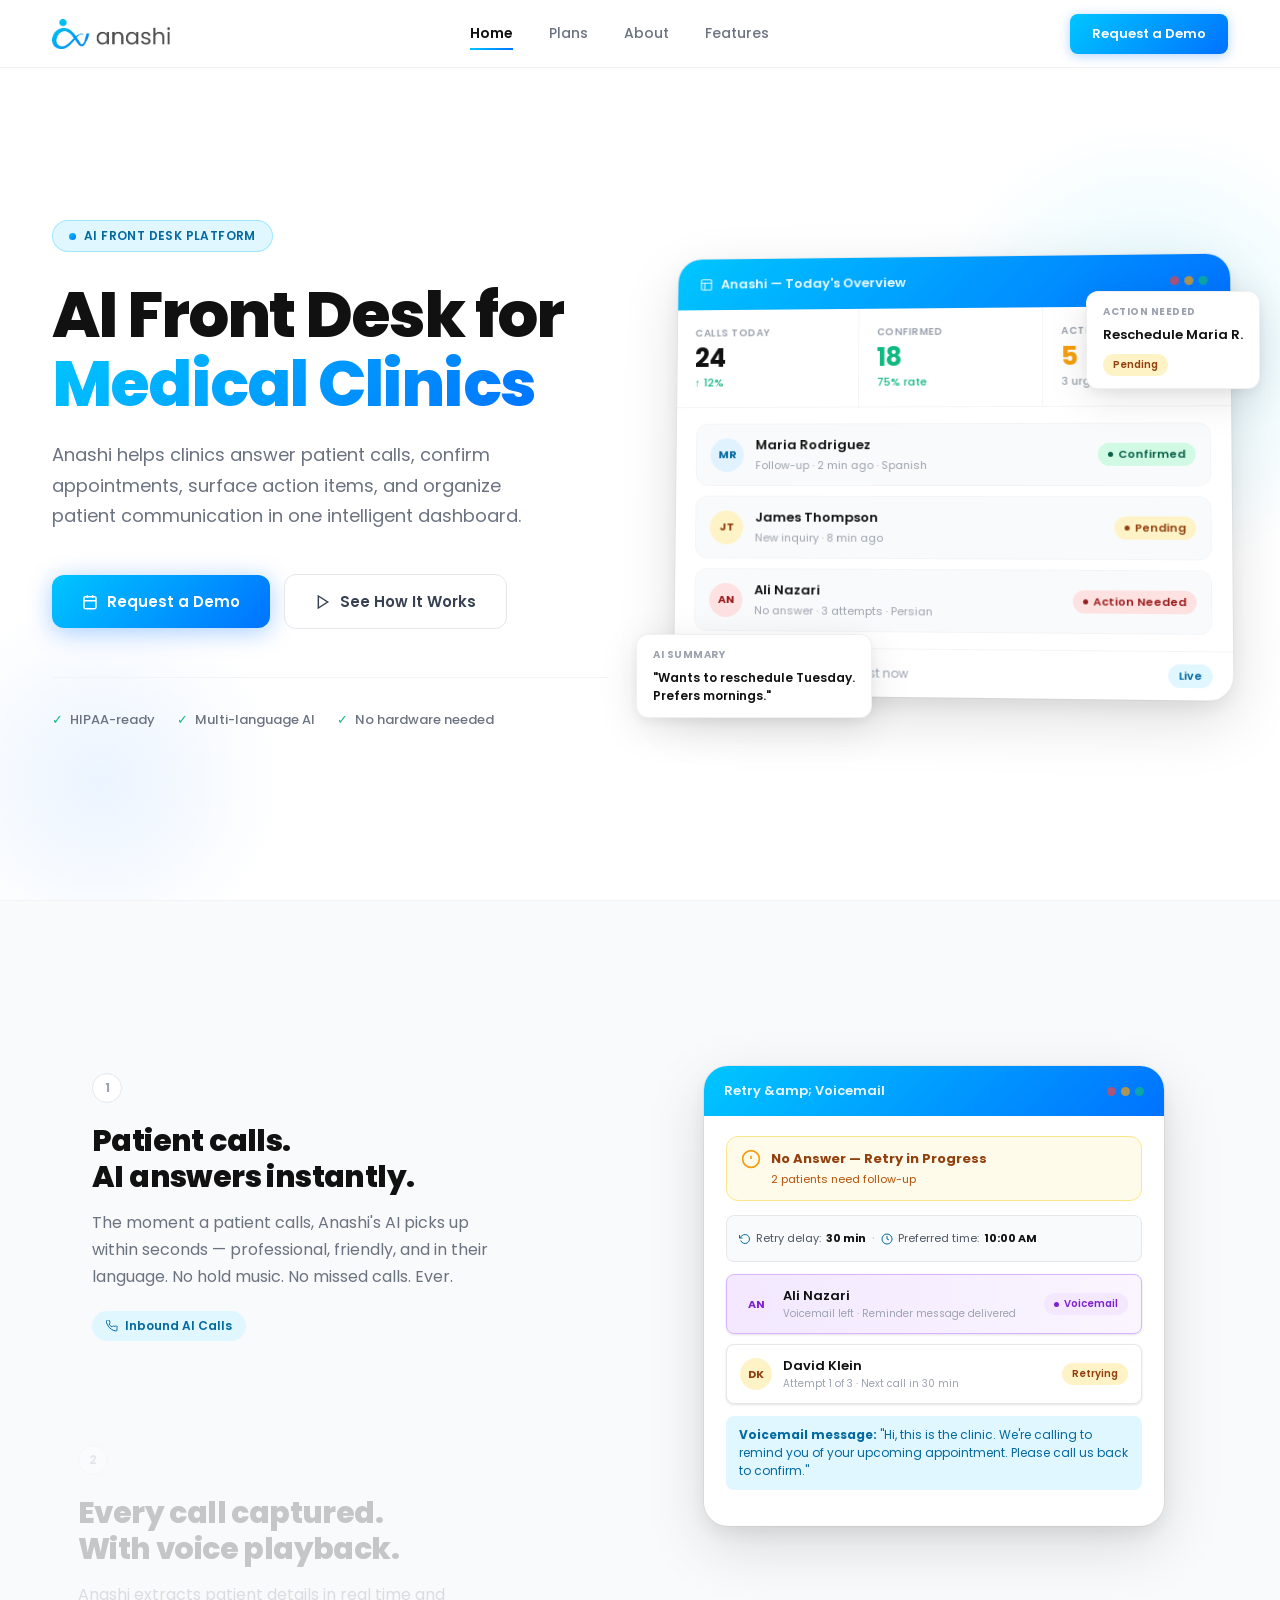
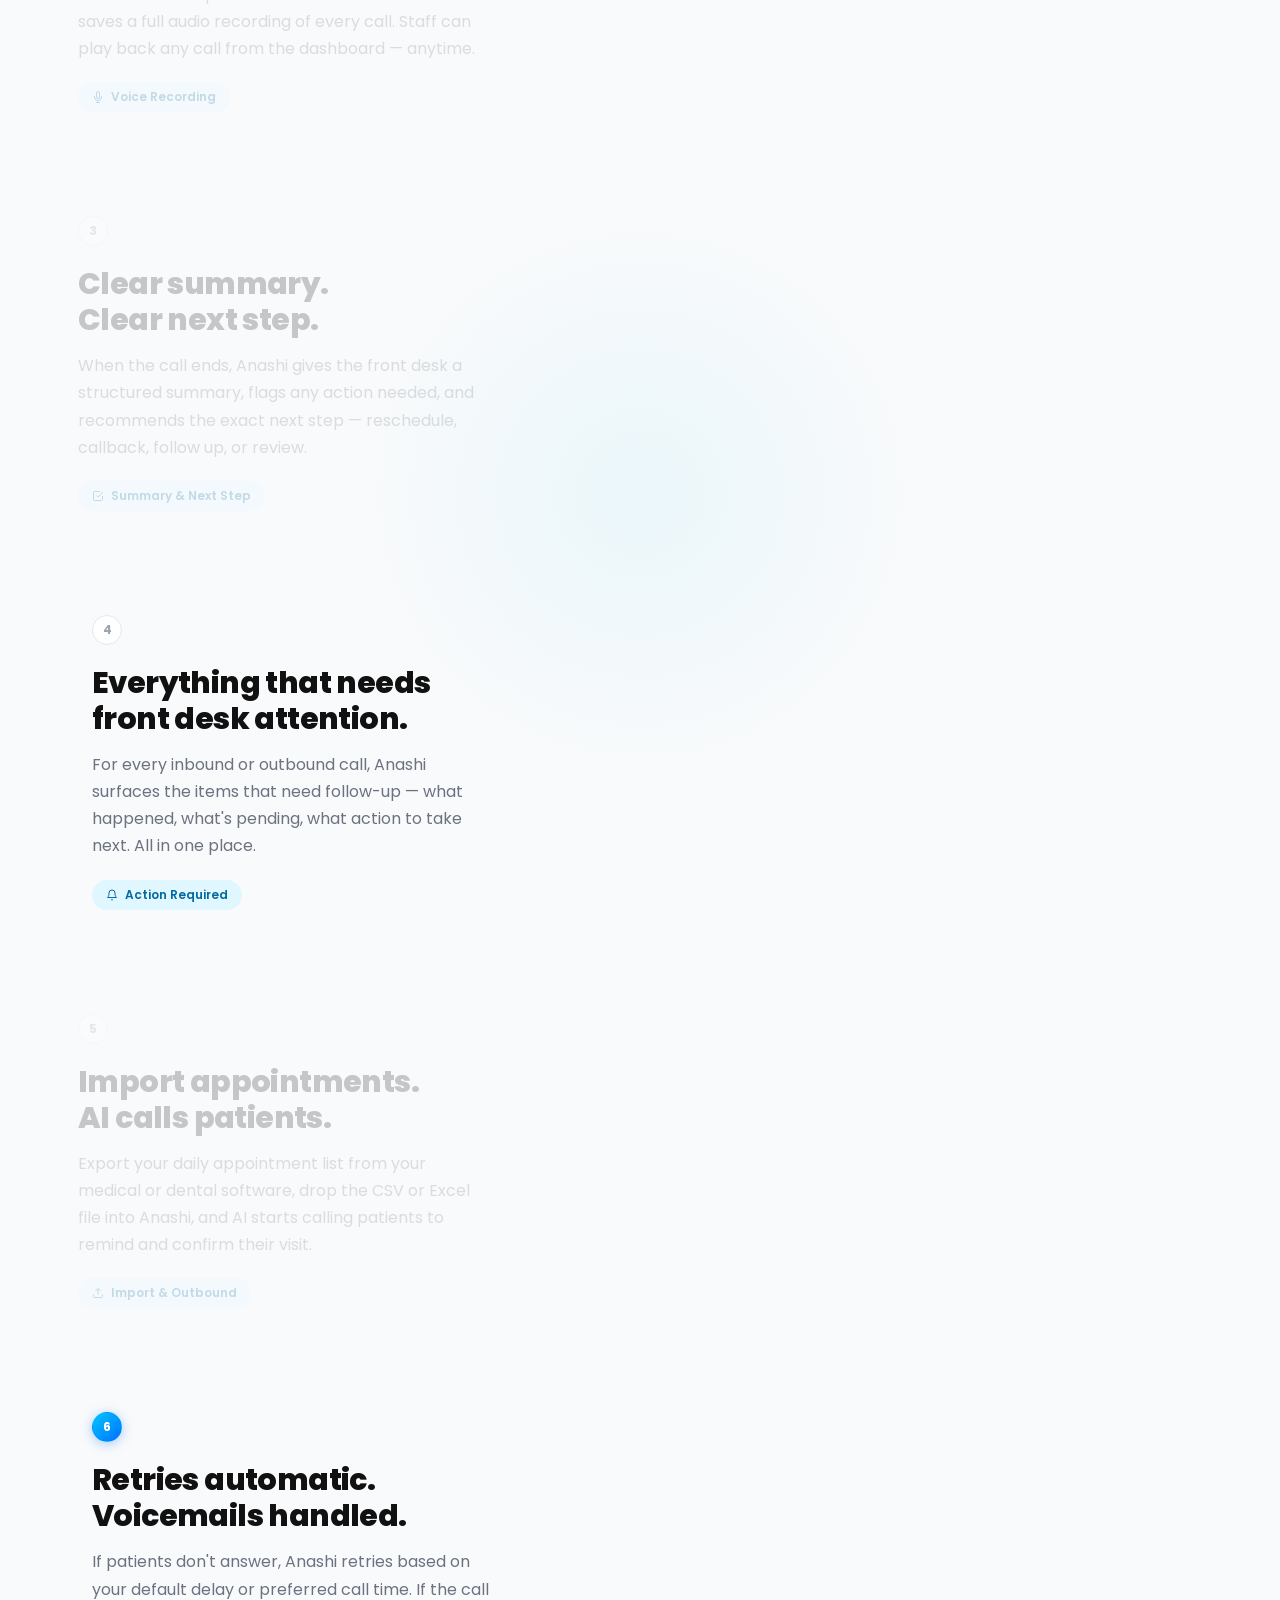
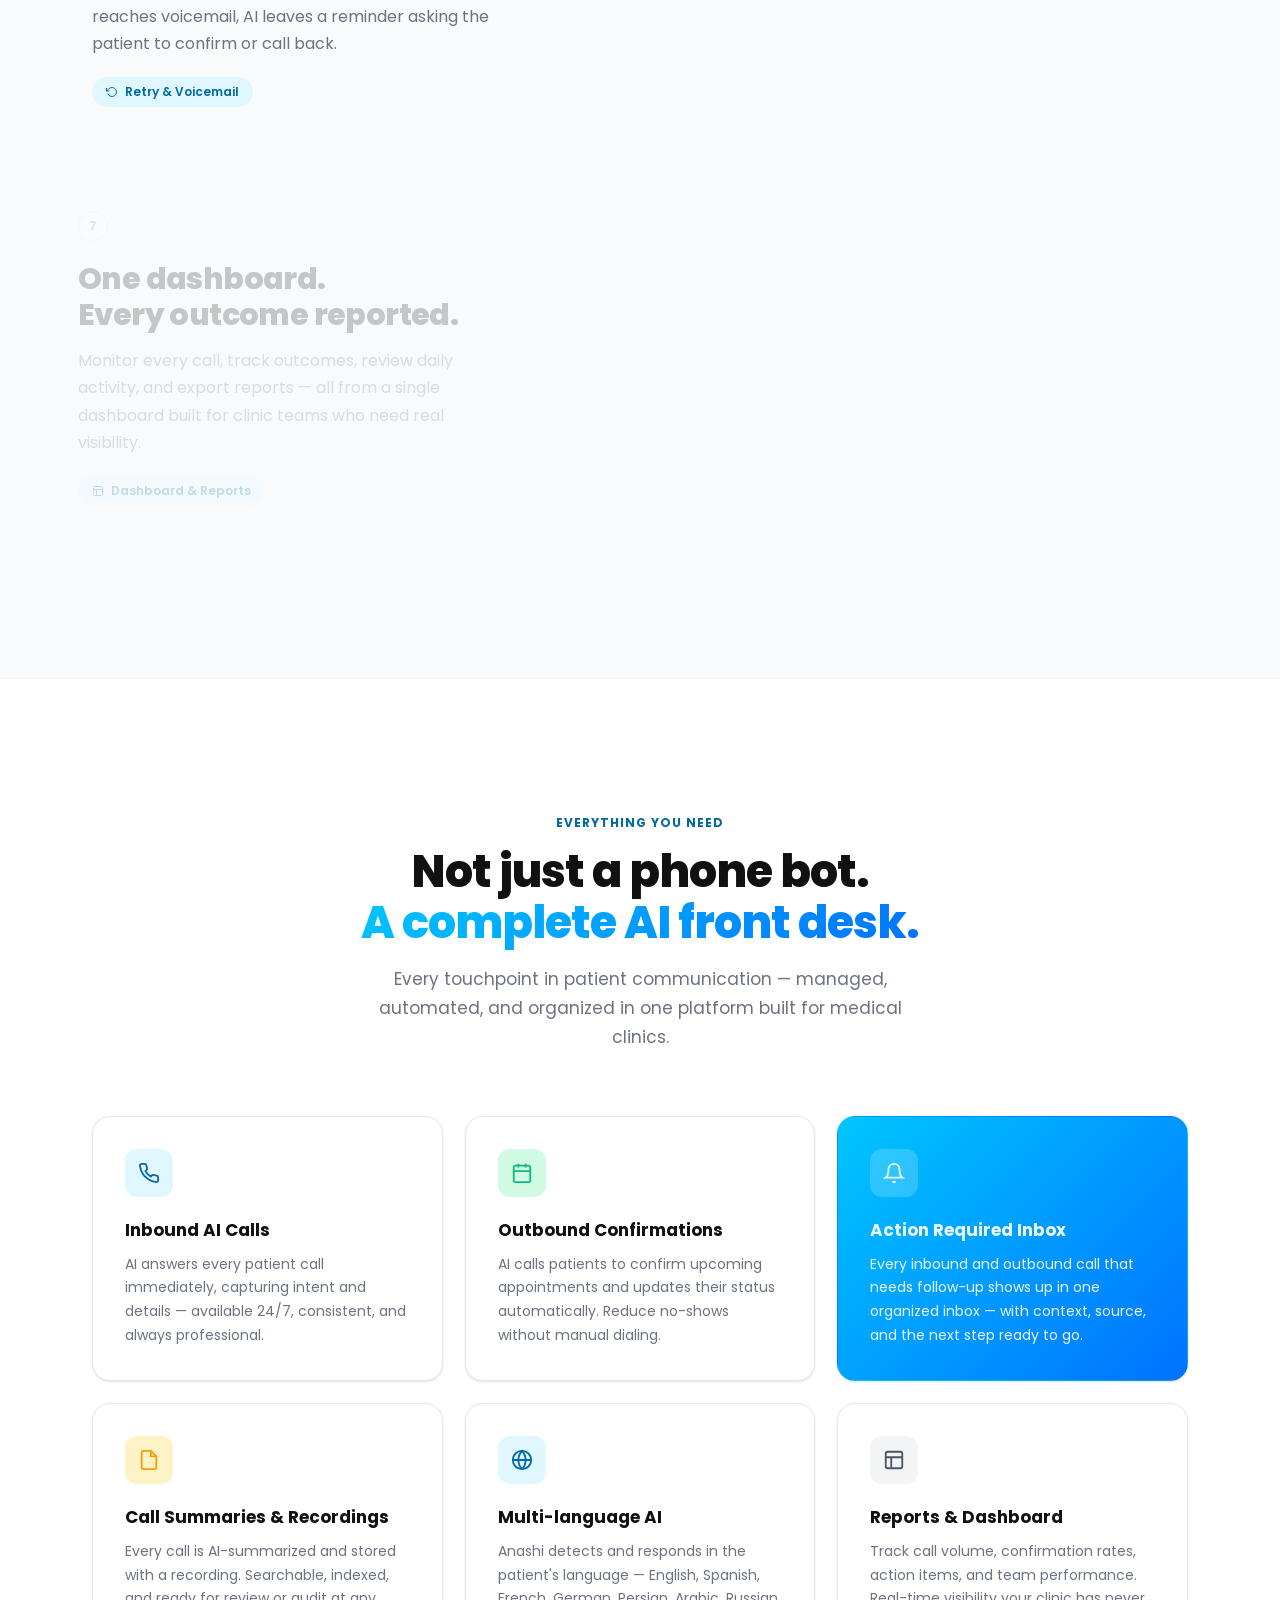
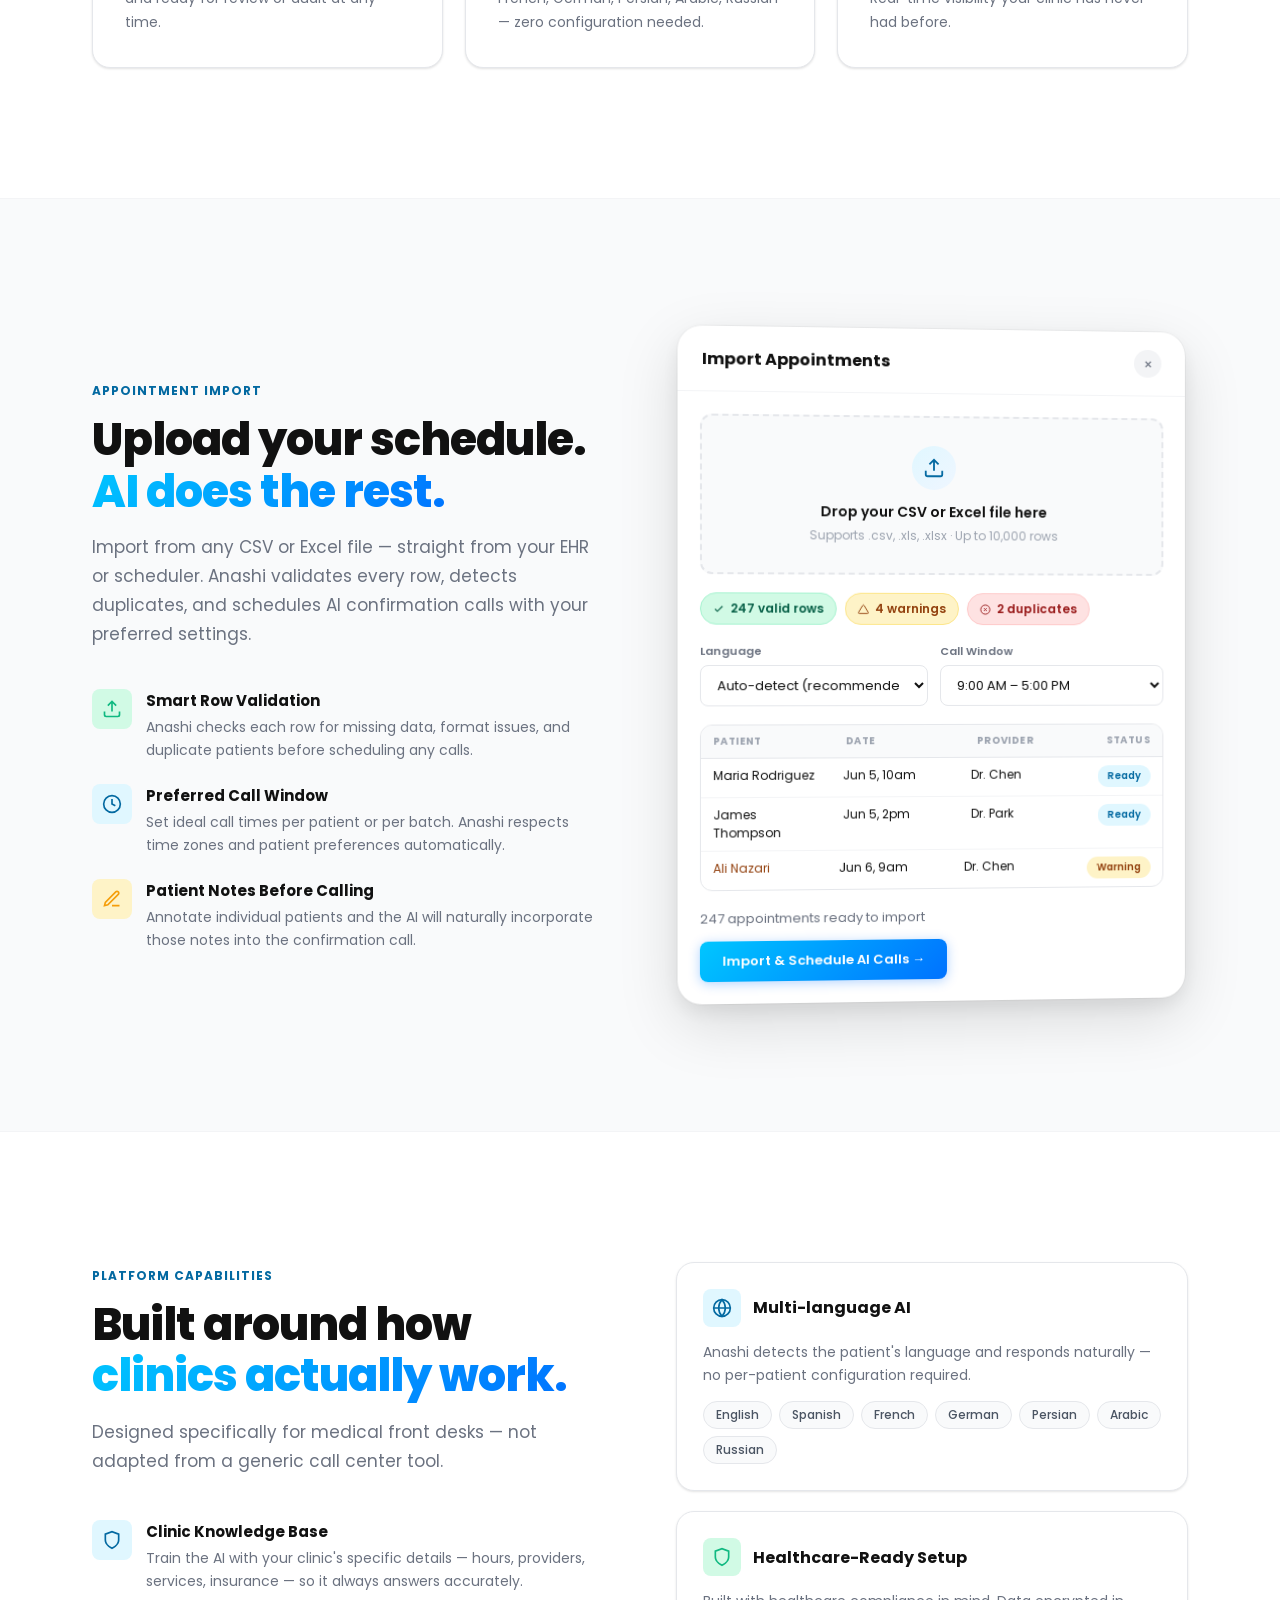
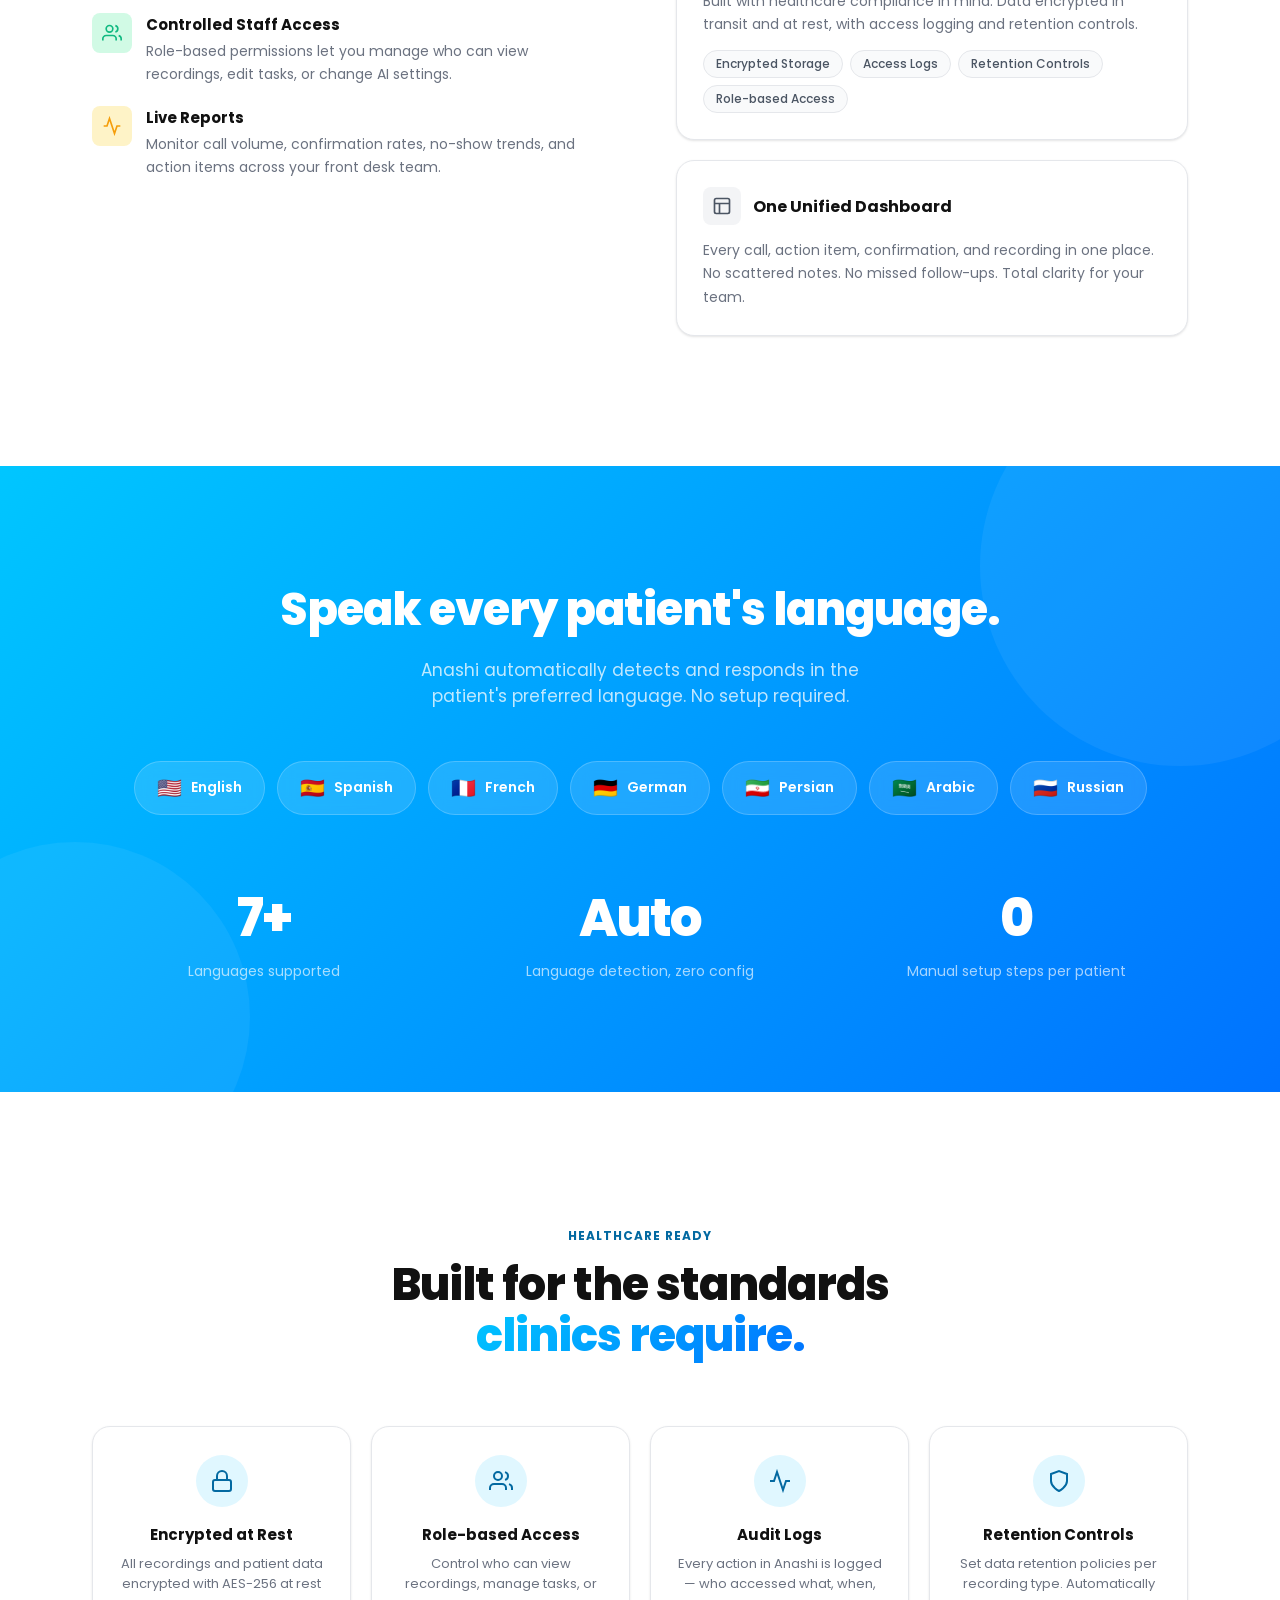
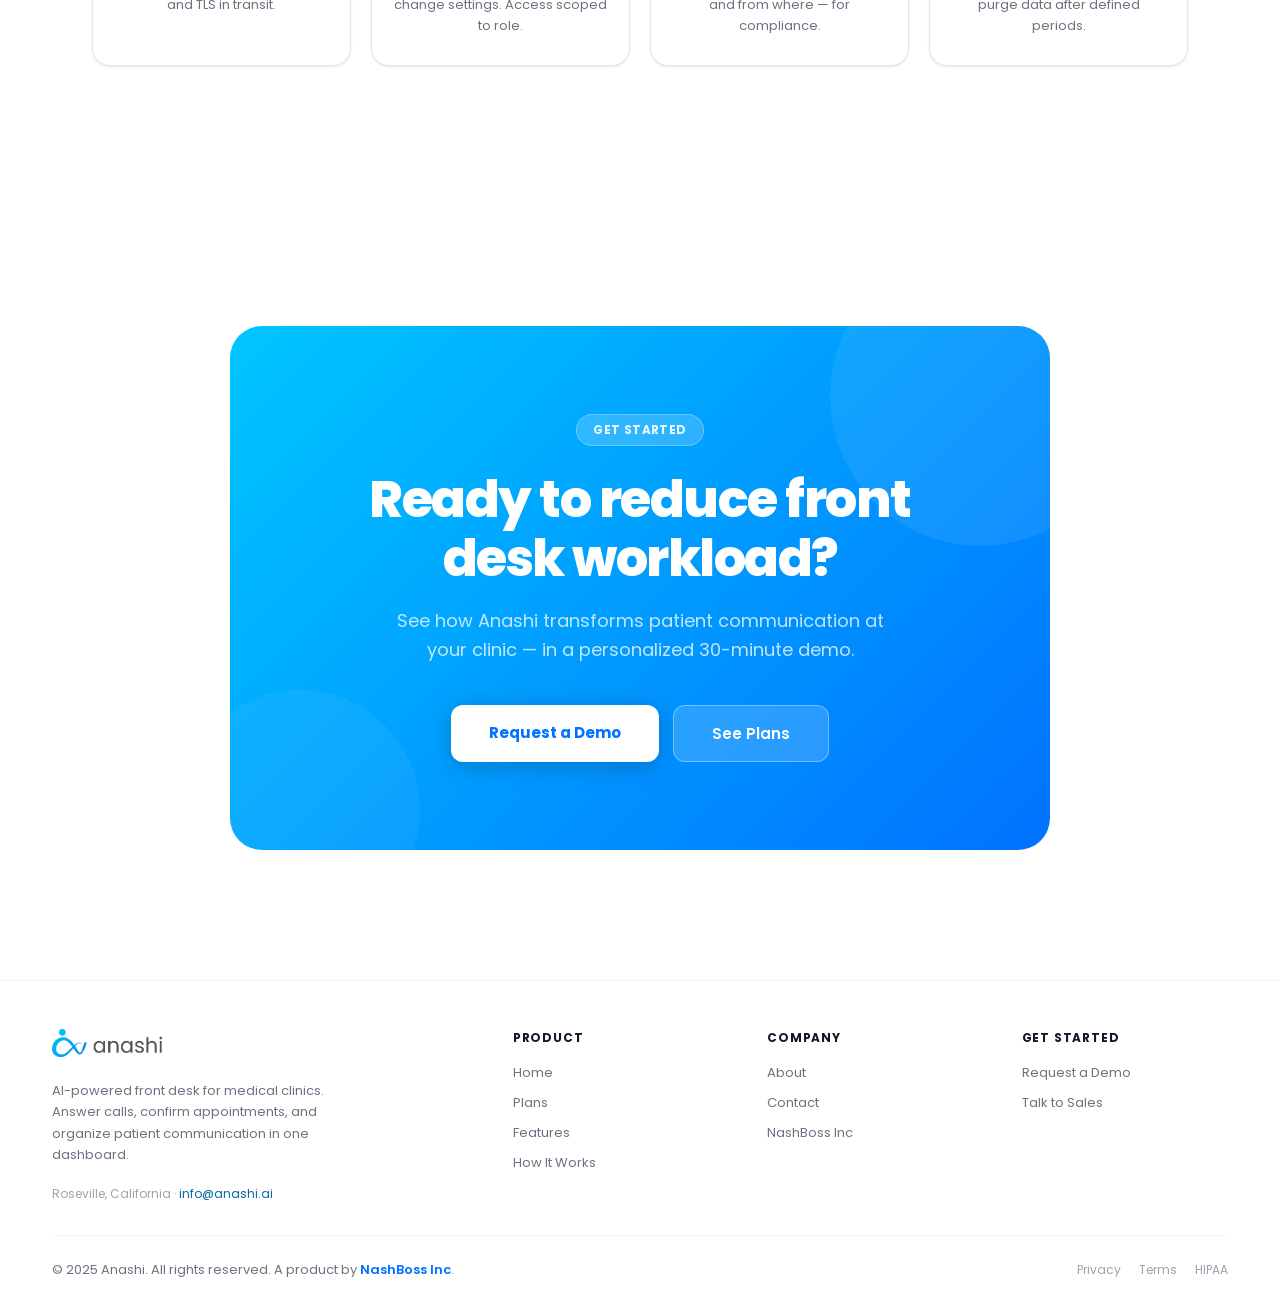
==== index.html @ f2d25947 "Fix mobile story: center card, switch panels via scroll-aware observer Co-Authored-By: Claude Sonnet" ====
<!DOCTYPE html>
<html lang="en">
<head>
<meta charset="UTF-8">
<meta name="viewport" content="width=device-width, initial-scale=1.0">
<title>Anashi — AI Front Desk for Medical Clinics</title>
<meta name="description" content="AI-powered front desk for medical clinics. Answer calls, confirm appointments, surface action items — all in one dashboard.">
<link rel="icon" type="image/png" href="anashi-favicon.png">
<link rel="preconnect" href="https://fonts.googleapis.com">
<link rel="preconnect" href="https://fonts.gstatic.com" crossorigin>
<link href="https://fonts.googleapis.com/css2?family=Poppins:wght@300;400;500;600;700;800&display=swap" rel="stylesheet">
<link rel="stylesheet" href="styles.css">
<style>
/* ── HERO ───────────────────────────────── */
#hero {
  min-height: 100vh;
  display: grid; grid-template-columns: 1fr 1fr;
  align-items: center; gap: 64px;
  max-width: 1280px; margin: 0 auto;
  padding: 130px 52px 80px;
  position: relative;
}
#hero::before {
  content: ''; position: absolute;
  top: 100px; right: -120px;
  width: 500px; height: 500px;
  background: radial-gradient(circle, rgba(0,198,255,.12) 0%, transparent 65%);
  border-radius: 50%;
  z-index: -1;
  animation: floatBlob 12s ease-in-out infinite;
}
#hero::after {
  content: ''; position: absolute;
  bottom: -80px; left: -100px;
  width: 400px; height: 400px;
  background: radial-gradient(circle, rgba(0,114,255,.08) 0%, transparent 65%);
  border-radius: 50%;
  z-index: -1;
  animation: floatBlob 14s ease-in-out infinite reverse;
}
@keyframes floatBlob {
  0%,100% { transform: translate(0,0) scale(1); }
  50% { transform: translate(20px,-30px) scale(1.05); }
}
.hero-eyebrow {
  display: inline-flex; align-items: center; gap: 8px;
  padding: 6px 16px; border-radius: 100px;
  background: var(--teal-bg); border: 1px solid rgba(0,198,255,.3);
  font-size: 12px; font-weight: 600; color: var(--teal);
  letter-spacing: .4px; text-transform: uppercase;
  margin-bottom: 28px;
}
.eyebrow-dot {
  width: 7px; height: 7px; border-radius: 50%;
  background: var(--grad); animation: pulse 2s infinite;
}
@keyframes pulse {
  0%,100%{transform:scale(1);opacity:1}
  50%{transform:scale(.8);opacity:.5}
}
h1.hero-h {
  font-size: clamp(40px, 5vw, 64px); font-weight: 800;
  line-height: 1.08; letter-spacing: -1.8px;
  margin-bottom: 22px;
}
.hero-sub {
  font-size: 18px; line-height: 1.7;
  color: var(--g500); max-width: 510px;
  margin-bottom: 42px;
}
.hero-btns { display: flex; gap: 14px; flex-wrap: wrap; align-items: center; }
.hero-trust {
  display: flex; gap: 22px; flex-wrap: wrap;
  margin-top: 48px; padding-top: 32px;
  border-top: 1px solid var(--g100);
}
.trust-item {
  display: flex; align-items: center; gap: 7px;
  font-size: 13px; font-weight: 500; color: var(--g500);
}
.trust-icon { color: var(--green); }

/* Hero dashboard preview */
.hero-right { position: relative; perspective: 1000px; }
.hero-card-main {
  background: var(--white);
  border-radius: var(--r4);
  box-shadow: var(--s4), 0 0 0 1px rgba(0,0,0,.04);
  overflow: hidden; width: 100%;
  transform: rotateY(-3deg) rotateX(2deg);
  transition: transform .8s cubic-bezier(.16,1,.3,1);
}
.hero-card-main:hover { transform: rotateY(0) rotateX(0); }
.hc-topbar {
  padding: 16px 22px;
  background: var(--grad);
  display: flex; align-items: center; justify-content: space-between;
}
.hc-topbar-title {
  font-size: 13px; font-weight: 600; color: rgba(255,255,255,.92);
  display: flex; align-items: center; gap: 8px;
}
.hc-wdots { display: flex; gap: 5px; }
.hc-wdot { width: 9px; height: 9px; border-radius: 50%; opacity: .7; }
.hc-stats {
  display: grid; grid-template-columns: repeat(3,1fr);
  background: var(--g100); gap: 1px;
  border-bottom: 1px solid var(--g100);
}
.hc-stat { background: var(--white); padding: 16px 18px; }
.hc-stat-lbl {
  font-size: 10px; font-weight: 600;
  text-transform: uppercase; letter-spacing: .5px;
  color: var(--g400); margin-bottom: 4px;
}
.hc-stat-val { font-size: 26px; font-weight: 700; color: var(--text); line-height: 1; }
.hc-stat-ch { font-size: 11px; font-weight: 500; margin-top: 4px; }
.up { color: var(--green); }
.hc-list {
  padding: 16px 20px;
  display: flex; flex-direction: column; gap: 10px;
}
.hc-row {
  display: flex; align-items: center; gap: 12px;
  padding: 11px 14px; border-radius: var(--r2);
  background: var(--g50); border: 1px solid var(--g100);
}
.hc-av {
  width: 34px; height: 34px; border-radius: 50%;
  display: flex; align-items: center; justify-content: center;
  font-size: 11px; font-weight: 700; flex-shrink: 0;
}
.hc-info { flex: 1; min-width: 0; }
.hc-name { font-size: 13px; font-weight: 600; color: var(--text); }
.hc-meta { font-size: 11px; color: var(--g400); margin-top: 2px; }
.hc-foot {
  padding: 12px 20px; border-top: 1px solid var(--g100);
  display: flex; align-items: center; justify-content: space-between;
  font-size: 12px; color: var(--g400);
}
.h-float {
  position: absolute;
  background: var(--white);
  border-radius: var(--r2);
  box-shadow: var(--s3);
  border: 1px solid rgba(0,0,0,.06);
  padding: 12px 16px;
}
.hf1 {
  bottom: -22px; left: -36px;
  animation: flt 3.5s ease-in-out infinite;
}
.hf2 {
  top: 36px; right: -32px;
  animation: flt 3.5s ease-in-out infinite;
  animation-delay: 1.8s;
}
@keyframes flt {
  0%,100%{transform:translateY(0)}
  50%{transform:translateY(-10px)}
}
.hf-lbl {
  font-size: 10px; font-weight: 700;
  text-transform: uppercase; letter-spacing: .5px;
  color: var(--g400); margin-bottom: 6px;
}
.hf-val { font-size: 13px; font-weight: 600; color: var(--text); line-height: 1.4; }


/* ── SCROLL STORY ───────────────────────── */
#story {
  background: var(--g50);
  border-top: 1px solid var(--g100);
  border-bottom: 1px solid var(--g100);
  position: relative;
  overflow-x: clip;      /* ← was overflow: hidden — that breaks position: sticky */
  overflow-y: visible;
}
#story::before {
  content: ''; position: absolute;
  top: 30%; left: 50%; transform: translateX(-50%);
  width: 600px; height: 600px;
  background: radial-gradient(circle, rgba(0,198,255,.06) 0%, transparent 70%);
  border-radius: 50%; pointer-events: none;
  z-index: 0;
}
.story-outer {
  max-width: 1200px; margin: 0 auto; padding: 0 52px;
  display: grid; grid-template-columns: 1fr 1fr; gap: 80px;
  position: relative;
  align-items: start;     /* ← critical for sticky to work in grid */
  z-index: 1;
}
.story-col-l { padding: 120px 0; }
.story-col-r {
  position: sticky;
  top: 90px;              /* ← below the fixed nav (was top: 0) */
  height: calc(100vh - 110px);
  display: flex; align-items: center; justify-content: center;
  padding: 20px 0;
}
.step {
  padding: 52px 0;
  opacity: .22; transform: translateX(-14px);
  transition: opacity .5s ease, transform .5s ease;
}
.step.on { opacity: 1; transform: translateX(0); }
.step-num {
  width: 30px; height: 30px; border-radius: 50%;
  display: flex; align-items: center; justify-content: center;
  font-size: 12px; font-weight: 700;
  background: var(--white); border: 1.5px solid var(--g200);
  color: var(--g400); margin-bottom: 20px;
  transition: all .4s;
}
.step.on .step-num {
  background: var(--grad); border-color: transparent; color: var(--white);
  box-shadow: 0 2px 12px rgba(0,114,255,.35);
}
.step-title {
  font-size: 30px; font-weight: 800;
  letter-spacing: -.6px; line-height: 1.2;
  margin-bottom: 14px;
}
.step-desc {
  font-size: 16px; line-height: 1.7;
  color: var(--g500); max-width: 400px;
}
.step-tag {
  display: inline-flex; align-items: center; gap: 7px;
  margin-top: 20px; padding: 6px 14px; border-radius: 100px;
  background: var(--teal-bg);
  font-size: 12px; font-weight: 600; color: var(--teal);
}
.pw {
  width: 100%; max-width: 460px;
  background: var(--white);
  border-radius: var(--r4);
  box-shadow: var(--s4), 0 0 0 1px rgba(0,0,0,.05);
  overflow: hidden; min-height: 460px;
  position: relative;
  transition: transform .5s cubic-bezier(.16,1,.3,1);
}
.pw-bar {
  padding: 15px 20px;
  background: var(--grad);
  display: flex; align-items: center; justify-content: space-between;
  position: relative; z-index: 2;
}
.pw-bar-title { font-size: 13px; font-weight: 600; color: rgba(255,255,255,.92); }
.pw-dots-row { display: flex; gap: 5px; }
.pw-dot { width: 9px; height: 9px; border-radius: 50%; opacity: .7; }
.panel {
  position: absolute; top: 48px; left: 0; right: 0; bottom: 0;
  padding: 22px;
  opacity: 0; transform: translateY(10px);
  transition: opacity .5s ease, transform .5s ease;
  pointer-events: none;
}
.panel.on {
  opacity: 1; transform: translateY(0);
  pointer-events: auto;
}

/* Refined phone icon — clean white phone on cyan gradient circle */
.phone-circle {
  width: 88px; height: 88px; border-radius: 50%;
  background: var(--grad);
  display: flex; align-items: center; justify-content: center;
  position: relative; z-index: 2;
  box-shadow: 0 8px 28px rgba(0,114,255,.4), inset 0 1px 2px rgba(255,255,255,.3);
}
.phone-circle svg { width: 36px; height: 36px; }

/* Incoming call */
.call-ring {
  display: flex; flex-direction: column;
  align-items: center; padding: 28px 20px; text-align: center;
}
.ring-wrap { position: relative; width: 88px; height: 88px; margin: 0 auto 22px; }
.ring-pulse {
  position: absolute; top: 50%; left: 50%;
  transform: translate(-50%,-50%);
  border-radius: 50%;
  border: 2px solid var(--cyan);
  animation: rpulse 2s ease-out infinite;
}
.rp1 { width: 110px; height: 110px; animation-delay: 0s; }
.rp2 { width: 134px; height: 134px; animation-delay: .4s; }
.rp3 { width: 158px; height: 158px; animation-delay: .8s; }
@keyframes rpulse {
  0%{opacity:.8;transform:translate(-50%,-50%) scale(.88)}
  100%{opacity:0;transform:translate(-50%,-50%) scale(1.15)}
}
.call-lbl {
  font-size: 11px; font-weight: 700;
  text-transform: uppercase; letter-spacing: .8px;
  color: var(--g400); margin-bottom: 6px;
}
.call-num { font-size: 22px; font-weight: 700; color: var(--text); margin-bottom: 4px; }
.call-name { font-size: 14px; color: var(--g500); margin-bottom: 22px; }
.call-btns { display: flex; gap: 18px; }
.cbtn {
  width: 52px; height: 52px; border-radius: 50%;
  border: none; cursor: pointer;
  display: flex; align-items: center; justify-content: center;
}
.cbtn-end { background: var(--red-bg); }
.cbtn-ans {
  background: linear-gradient(135deg, #10b981, #059669);
  box-shadow: 0 4px 16px rgba(16,185,129,.4);
}
.ai-auto-badge {
  margin-top: 20px;
  display: inline-flex; align-items: center; gap: 7px;
  padding: 7px 16px; border-radius: 100px;
  background: var(--teal-bg);
  border: 1px solid rgba(0,198,255,.3);
  font-size: 12px; font-weight: 600; color: var(--teal);
}

/* Capture panel */
.capture-listen {
  display: flex; align-items: center; gap: 10px;
  padding: 10px 14px; border-radius: var(--r1);
  background: var(--teal-bg);
  border: 1px solid rgba(0,198,255,.3);
  margin-bottom: 16px;
}
.cl-bars { display: flex; align-items: flex-end; gap: 3px; height: 20px; }
.cbar {
  width: 4px; background: var(--grad); border-radius: 2px;
  animation: cbar .7s ease-in-out infinite alternate;
}
.cbar:nth-child(1){height:60%;animation-delay:0s}
.cbar:nth-child(2){height:100%;animation-delay:.1s}
.cbar:nth-child(3){height:45%;animation-delay:.2s}
.cbar:nth-child(4){height:80%;animation-delay:.3s}
.cbar:nth-child(5){height:55%;animation-delay:.4s}
.cbar:nth-child(6){height:90%;animation-delay:.5s}
.cbar:nth-child(7){height:40%;animation-delay:.6s}
@keyframes cbar { from{transform:scaleY(1)} to{transform:scaleY(.3)} }
.cl-lbl { font-size: 12px; font-weight: 600; color: var(--teal); }
.cap-fields { display: flex; flex-direction: column; gap: 10px; }
.cap-field-lbl {
  font-size: 10px; font-weight: 700;
  text-transform: uppercase; letter-spacing: .5px;
  color: var(--g400); margin-bottom: 4px;
}
.cap-field-val {
  display: flex; align-items: center; gap: 8px;
  padding: 10px 13px; background: var(--g50);
  border: 1px solid var(--g200); border-radius: var(--r1);
  font-size: 13px; font-weight: 500; color: var(--text);
}
.cap-field-val.typing::after {
  content: '|'; color: var(--blue); animation: blink 1s infinite;
}
@keyframes blink { 0%,100%{opacity:1} 50%{opacity:0} }
.chk { color: var(--green); }

/* Summary panel */
.sum-card {
  border-radius: var(--r2); border: 1px solid var(--g200); overflow: hidden;
}
.sum-head {
  padding: 12px 16px; background: var(--grad);
  display: flex; align-items: center; gap: 8px;
}
.sum-head-title { font-size: 13px; font-weight: 600; color: var(--white); flex: 1; }
.sum-body { padding: 16px; }
.sum-row { display: flex; gap: 10px; margin-bottom: 11px; }
.sum-lbl {
  font-size: 10px; font-weight: 700;
  text-transform: uppercase; letter-spacing: .4px;
  color: var(--g400); min-width: 78px; padding-top: 2px;
}
.sum-val { font-size: 13px; line-height: 1.5; color: var(--text); }
.sum-note {
  padding: 10px 13px; background: var(--teal-bg);
  border-left: 3px solid var(--cyan);
  border-radius: 0 var(--r1) var(--r1) 0;
  margin-top: 12px; font-size: 12px; line-height: 1.6; color: var(--teal);
}

/* Tasks panel */
.task-header {
  font-size: 11px; font-weight: 700;
  text-transform: uppercase; letter-spacing: .6px;
  color: var(--g400); margin-bottom: 12px;
}
.tasks { display: flex; flex-direction: column; gap: 10px; }
.task-item {
  display: flex; align-items: flex-start; gap: 11px;
  padding: 13px 14px; border-radius: var(--r2);
  background: var(--white); border: 1px solid var(--g200);
  box-shadow: var(--s1);
}
.task-ico {
  width: 34px; height: 34px; border-radius: var(--r1);
  display: flex; align-items: center; justify-content: center; flex-shrink: 0;
}
.task-body { flex: 1; }
.task-name { font-size: 13px; font-weight: 600; color: var(--text); }
.task-sub { font-size: 11px; color: var(--g400); margin-top: 3px; }
.new-tag {
  font-size: 10px; font-weight: 700; padding: 2px 8px;
  background: var(--grad); color: var(--white); border-radius: 100px;
  animation: popin .4s cubic-bezier(.34,1.56,.64,1);
}
@keyframes popin {
  from{transform:scale(0);opacity:0}
  to{transform:scale(1);opacity:1}
}

/* Confirmed panel */
.conf-box {
  border-radius: var(--r3); background: var(--green-bg);
  border: 1.5px solid #a7f3d0; padding: 24px; text-align: center;
}
.conf-ico {
  width: 56px; height: 56px; border-radius: 50%;
  background: var(--green);
  display: flex; align-items: center; justify-content: center;
  margin: 0 auto 14px;
  box-shadow: 0 4px 20px rgba(16,185,129,.35);
}
.conf-title {
  font-size: 20px; font-weight: 800;
  color: var(--green-text); margin-bottom: 8px;
  letter-spacing: -.3px;
}
.conf-desc {
  font-size: 13px; color: var(--green-text);
  opacity: .75; line-height: 1.6;
}
.conf-chips { display: flex; gap: 10px; margin-top: 16px; }
.conf-chip {
  flex: 1; background: var(--white);
  border-radius: var(--r1); padding: 10px 12px; text-align: left;
}
.cc-lbl {
  font-size: 10px; font-weight: 700;
  text-transform: uppercase; letter-spacing: .5px; color: var(--g400);
}
.cc-val { font-size: 13px; font-weight: 600; color: var(--text); margin-top: 3px; }

/* Action needed panel */
.an-banner {
  display: flex; align-items: flex-start; gap: 10px;
  padding: 12px 14px; background: #fffbeb;
  border: 1px solid #fde68a; border-radius: var(--r2);
  margin-bottom: 14px;
}
.an-icon { color: var(--yellow); flex-shrink: 0; }
.an-title { font-size: 13px; font-weight: 700; color: var(--yellow-text); }
.an-sub { font-size: 11px; color: #b45309; margin-top: 2px; }
.retry-items { display: flex; flex-direction: column; gap: 10px; }
.retry-row {
  display: flex; align-items: center; gap: 11px;
  padding: 11px 13px; background: var(--white);
  border: 1px solid var(--g200); border-radius: var(--r1);
  box-shadow: var(--s1);
}
.r-av {
  width: 32px; height: 32px; border-radius: 50%;
  display: flex; align-items: center; justify-content: center;
  font-size: 11px; font-weight: 700; flex-shrink: 0;
}
.r-name { font-size: 13px; font-weight: 600; color: var(--text); flex: 1; }
.r-sub { font-size: 10px; color: var(--g400); }
.retry-btn {
  padding: 5px 12px; border-radius: 100px;
  border: 1.5px solid var(--blue);
  background: transparent; color: var(--blue);
  font-size: 11px; font-weight: 600; cursor: pointer;
  font-family: 'Poppins', sans-serif;
}
.an-hint {
  margin-top: 12px; padding: 10px 13px;
  background: var(--teal-bg); border-radius: var(--r1);
  font-size: 12px; color: var(--teal);
}

/* Dashboard panel */
.d-grid {
  display: grid; grid-template-columns: 1fr 1fr;
  gap: 10px; margin-bottom: 12px;
}
.d-stat {
  background: var(--white); border: 1px solid var(--g200);
  border-radius: var(--r2); padding: 14px; box-shadow: var(--s1);
}
.d-stat-l {
  font-size: 10px; font-weight: 700;
  text-transform: uppercase; letter-spacing: .4px;
  color: var(--g400); margin-bottom: 5px;
}
.d-stat-v { font-size: 26px; font-weight: 800; color: var(--text); }
.d-stat-c { font-size: 11px; font-weight: 600; margin-top: 3px; }
.d-chart {
  height: 48px; border-radius: var(--r1); overflow: hidden;
}
.d-activity {
  display: flex; flex-direction: column;
  gap: 7px; margin-top: 11px;
}
.d-row {
  display: flex; align-items: center; gap: 9px;
  padding: 8px 10px; background: var(--white);
  border: 1px solid var(--g100); border-radius: var(--r1);
}
.d-dot { width: 8px; height: 8px; border-radius: 50%; flex-shrink: 0; }
.d-text { font-size: 12px; color: var(--g700); flex: 1; }
.d-time { font-size: 11px; color: var(--g400); }

/* Audio player (Step 2 — voice recording) */
.audio-player {
  display: flex; align-items: center; gap: 11px;
  padding: 10px 14px 10px 10px;
  background: var(--g50); border: 1px solid var(--g200);
  border-radius: 100px; margin-top: 14px;
}
.ap-play {
  width: 32px; height: 32px; border-radius: 50%;
  background: var(--text); color: white;
  display: flex; align-items: center; justify-content: center;
  flex-shrink: 0;
}
.ap-time {
  font-size: 11px; font-weight: 600;
  color: var(--text); font-variant-numeric: tabular-nums;
  flex-shrink: 0; min-width: 62px;
}
.ap-bar {
  flex: 1; height: 4px; border-radius: 100px;
  background: var(--g200); position: relative; overflow: hidden;
}
.ap-bar-fill {
  position: absolute; left: 0; top: 0; bottom: 0;
  width: 28%; background: var(--grad);
  border-radius: 100px;
}
.ap-vol { color: var(--g400); flex-shrink: 0; }
.audio-meta {
  font-size: 11px; color: var(--g400);
  margin-top: 8px; padding-left: 4px;
}
.audio-meta a { color: var(--teal); font-weight: 600; text-decoration: none; }

/* Next Step card (Step 3) */
.next-step-card {
  margin-top: 12px; padding: 14px;
  background: var(--white);
  border: 1px solid var(--g200);
  border-radius: var(--r2);
  box-shadow: var(--s1);
}
.next-step-head {
  display: flex; align-items: center; justify-content: space-between;
  margin-bottom: 10px;
}
.next-step-label {
  font-size: 10px; font-weight: 700;
  text-transform: uppercase; letter-spacing: .5px;
  color: var(--g400);
}
.next-step-options { display: flex; flex-direction: column; gap: 7px; }
.ns-opt {
  display: flex; align-items: center; gap: 9px;
  padding: 8px 12px; border-radius: var(--r1);
  background: var(--g50); border: 1px solid var(--g100);
  font-size: 12px; font-weight: 500; color: var(--g600);
}
.ns-opt.active {
  background: var(--teal-bg);
  border-color: rgba(0,198,255,.35);
  color: var(--teal); font-weight: 700;
  box-shadow: 0 2px 8px rgba(0,114,255,.1);
}
.ns-arrow { color: var(--g300); }
.ns-opt.active .ns-arrow { color: var(--blue); }

/* Action Required (Step 4 — replaces Tasks) */
.ar-header {
  display: flex; align-items: center; justify-content: space-between;
  margin-bottom: 12px;
}
.ar-title {
  font-size: 11px; font-weight: 700;
  text-transform: uppercase; letter-spacing: .6px;
  color: var(--g400);
}
.ar-count {
  font-size: 11px; font-weight: 700; padding: 2px 9px;
  background: var(--grad); color: var(--white); border-radius: 100px;
}
.ar-items { display: flex; flex-direction: column; gap: 9px; }
.ar-item {
  display: flex; align-items: flex-start; gap: 11px;
  padding: 12px 13px; border-radius: var(--r2);
  background: var(--white); border: 1px solid var(--g200);
  box-shadow: var(--s1);
}
.ar-source-tag {
  font-size: 9px; font-weight: 700;
  text-transform: uppercase; letter-spacing: .4px;
  padding: 2px 7px; border-radius: 100px;
  flex-shrink: 0; margin-top: 1px;
}
.ar-src-in { background: #eff6ff; color: #1d4ed8; }
.ar-src-out { background: #f0fdf4; color: #166534; }
.ar-body { flex: 1; min-width: 0; }
.ar-name { font-size: 13px; font-weight: 600; color: var(--text); }
.ar-action { font-size: 11px; color: var(--g500); margin-top: 3px; line-height: 1.4; }

/* Import complete (Step 5) */
.import-result-grid {
  display: grid; grid-template-columns: 1fr 1fr;
  gap: 8px; margin-bottom: 14px;
}
.imp-stat {
  border: 1.5px solid; border-radius: var(--r2);
  padding: 12px 14px;
}
.imp-g { background: #f0fdf4; border-color: #bbf7d0; }
.imp-c { background: #ecfeff; border-color: #a5f3fc; }
.imp-p { background: #faf5ff; border-color: #e9d5ff; }
.imp-r { background: #fef2f2; border-color: #fecaca; }
.imp-stat-l {
  font-size: 9px; font-weight: 700;
  text-transform: uppercase; letter-spacing: .5px;
  margin-bottom: 6px;
}
.imp-g .imp-stat-l { color: #166534; }
.imp-c .imp-stat-l { color: #0e7490; }
.imp-p .imp-stat-l { color: #7e22ce; }
.imp-r .imp-stat-l { color: #b91c1c; }
.imp-stat-v { font-size: 22px; font-weight: 800; line-height: 1; }
.imp-g .imp-stat-v { color: #16a34a; }
.imp-c .imp-stat-v { color: #06b6d4; }
.imp-p .imp-stat-v { color: #9333ea; }
.imp-r .imp-stat-v { color: #ef4444; }
.outbound-strip {
  display: flex; align-items: center; gap: 8px;
  padding: 9px 12px; background: var(--teal-bg);
  border: 1px solid rgba(0,198,255,.3);
  border-radius: var(--r1); margin-bottom: 10px;
  font-size: 12px; font-weight: 600; color: var(--teal);
}
.ob-dot {
  width: 7px; height: 7px; border-radius: 50%;
  background: var(--teal); animation: pulse 2s infinite;
}
.outbound-list { display: flex; flex-direction: column; gap: 7px; }
.ob-row {
  display: flex; align-items: center; gap: 10px;
  padding: 9px 11px; background: var(--white);
  border: 1px solid var(--g200); border-radius: var(--r1);
  box-shadow: var(--s1);
}
.ob-av {
  width: 28px; height: 28px; border-radius: 50%;
  display: flex; align-items: center; justify-content: center;
  font-size: 10px; font-weight: 700; flex-shrink: 0;
}
.ob-info { flex: 1; min-width: 0; }
.ob-name { font-size: 12px; font-weight: 600; color: var(--text); }
.ob-meta { font-size: 10px; color: var(--g400); margin-top: 1px; }

/* Retry & Voicemail (Step 6) */
.retry-settings-strip {
  display: flex; gap: 6px; flex-wrap: wrap;
  padding: 10px 12px; background: var(--g50);
  border: 1px solid var(--g200); border-radius: var(--r1);
  margin-bottom: 12px;
}
.rs-item {
  display: flex; align-items: center; gap: 5px;
  font-size: 11px; color: var(--g600);
}
.rs-item strong { color: var(--text); font-weight: 700; }
.rs-sep { color: var(--g300); }
.rs-icon { color: var(--teal); }
.voicemail-row { background: linear-gradient(to right, #f3e8ff, #faf5ff) !important; border-color: #d8b4fe !important; }

/* Real Dashboard stats (Step 7 — colored left bars) */
.real-dash-stats {
  display: grid; grid-template-columns: 1fr 1fr;
  gap: 9px; margin-bottom: 12px;
}
.rd-stat {
  background: var(--white);
  border: 1px solid var(--g200);
  border-radius: var(--r2);
  padding: 12px 14px;
  border-left: 3px solid;
  box-shadow: var(--s1);
}
.rd-stat-blue { border-left-color: var(--blue); }
.rd-stat-yellow { border-left-color: var(--yellow); }
.rd-stat-green { border-left-color: var(--green); }
.rd-stat-red { border-left-color: var(--red); }
.rd-stat-l {
  font-size: 9px; font-weight: 700;
  text-transform: uppercase; letter-spacing: .5px;
  color: var(--g400); margin-bottom: 4px;
}
.rd-stat-v { font-size: 24px; font-weight: 800; color: var(--text); line-height: 1; }
.rd-stat-sub { font-size: 10px; color: var(--g400); margin-top: 4px; }
.report-row {
  display: flex; align-items: center; gap: 10px;
  padding: 11px 13px; margin-top: 10px;
  background: var(--text); color: var(--white);
  border-radius: var(--r2);
}
.report-row-ico {
  width: 30px; height: 30px; border-radius: var(--r1);
  background: rgba(255,255,255,.12);
  display: flex; align-items: center; justify-content: center;
  flex-shrink: 0;
}
.report-row-info { flex: 1; }
.report-row-title { font-size: 12px; font-weight: 700; }
.report-row-sub { font-size: 10px; opacity: .65; margin-top: 1px; }
.report-row-btn {
  font-size: 10px; font-weight: 600;
  color: var(--white); padding: 5px 10px;
  background: rgba(255,255,255,.15);
  border: 1px solid rgba(255,255,255,.25);
  border-radius: 100px;
}

/* ── FEATURES ───────────────────────────── */
#features { padding: 130px 0; position: relative; }
.feat-grid { display: grid; grid-template-columns: repeat(3,1fr); gap: 22px; }
.feat-card {
  background: var(--white); border: 1px solid var(--g200);
  border-radius: var(--r3); padding: 32px;
  box-shadow: var(--s1);
  transition: transform .35s cubic-bezier(.16,1,.3,1),
              box-shadow .35s cubic-bezier(.16,1,.3,1);
  position: relative; overflow: hidden;
}
.feat-card::before {
  content: ''; position: absolute;
  top: 0; left: 0; right: 0; height: 3px;
  background: var(--grad);
  transform: scaleX(0); transform-origin: left;
  transition: transform .4s cubic-bezier(.16,1,.3,1);
}
.feat-card:hover {
  transform: translateY(-8px);
  box-shadow: var(--s3);
}
.feat-card:hover::before { transform: scaleX(1); }
.feat-ico {
  width: 48px; height: 48px; border-radius: var(--r2);
  display: flex; align-items: center; justify-content: center;
  margin-bottom: 20px;
  transition: transform .35s;
}
.feat-card:hover .feat-ico { transform: scale(1.1) rotate(-5deg); }
.feat-title { font-size: 17px; font-weight: 700; color: var(--text); margin-bottom: 10px; }
.feat-desc { font-size: 14px; line-height: 1.7; color: var(--g500); }
.feat-card.hero-card {
  background: var(--grad);
  border-color: transparent;
}
.feat-card.hero-card .feat-title,
.feat-card.hero-card .feat-desc { color: rgba(255,255,255,.92); }
.feat-card.hero-card .feat-ico { background: rgba(255,255,255,.18); }
.feat-card.hero-card::before { background: rgba(255,255,255,.4); }

/* ── IMPORT ──────────────────────────────── */
#import {
  padding: 130px 0;
  background: var(--g50);
  border-top: 1px solid var(--g100);
  border-bottom: 1px solid var(--g100);
}
.import-layout {
  display: grid; grid-template-columns: 1fr 1fr;
  gap: 80px; align-items: center;
}
.import-modal-wrap {
  background: var(--white); border-radius: var(--r4);
  box-shadow: var(--s4), 0 0 0 1px rgba(0,0,0,.04);
  overflow: hidden;
  transform: perspective(1200px) rotateY(3deg);
  transition: transform .8s cubic-bezier(.16,1,.3,1);
}
.import-modal-wrap:hover { transform: perspective(1200px) rotateY(0); }
.im-header {
  display: flex; align-items: center; justify-content: space-between;
  padding: 18px 24px; border-bottom: 1px solid var(--g100);
}
.im-title { font-size: 16px; font-weight: 700; color: var(--text); }
.im-close {
  width: 28px; height: 28px; border-radius: 50%;
  background: var(--g100); border: none; cursor: pointer;
  display: flex; align-items: center; justify-content: center;
}
.im-body { padding: 22px; }
.upload-drop {
  border: 2px dashed var(--g200); border-radius: var(--r2);
  padding: 28px; text-align: center; margin-bottom: 18px;
  background: var(--g50); cursor: pointer; transition: all .25s;
}
.upload-drop:hover {
  border-color: var(--cyan); background: var(--teal-bg);
}
.ud-ico {
  width: 44px; height: 44px; border-radius: 50%;
  background: linear-gradient(135deg, #e0f7ff, #eff6ff);
  display: flex; align-items: center; justify-content: center;
  margin: 0 auto 12px;
}
.ud-txt { font-size: 14px; font-weight: 600; color: var(--text); margin-bottom: 4px; }
.ud-sub { font-size: 12px; color: var(--g400); }
.val-chips {
  display: flex; gap: 8px; flex-wrap: wrap; margin-bottom: 18px;
}
.val-chip {
  display: flex; align-items: center; gap: 6px;
  padding: 6px 12px; border-radius: 100px;
  font-size: 12px; font-weight: 600; border: 1px solid;
}
.vc-g { background: var(--green-bg); border-color: #a7f3d0; color: var(--green-text); }
.vc-y { background: var(--yellow-bg); border-color: #fde68a; color: var(--yellow-text); }
.vc-r { background: var(--red-bg); border-color: #fecaca; color: var(--red-text); }
.im-opts {
  display: grid; grid-template-columns: 1fr 1fr;
  gap: 12px; margin-bottom: 18px;
}
.im-opt-lbl { font-size: 11px; font-weight: 600; color: var(--g500); margin-bottom: 5px; }
.im-select {
  width: 100%; padding: 9px 12px;
  border: 1px solid var(--g200);
  border-radius: var(--r1); font-size: 13px;
  font-family: 'Poppins', sans-serif;
  color: var(--text); background: var(--white); cursor: pointer;
}
.im-table {
  border: 1px solid var(--g200); border-radius: var(--r2);
  overflow: hidden; margin-bottom: 18px;
}
.im-th {
  display: grid; grid-template-columns: 1fr 1fr 1fr auto;
  background: var(--g50);
  border-bottom: 1px solid var(--g200);
}
.im-td {
  display: grid; grid-template-columns: 1fr 1fr 1fr auto;
  border-bottom: 1px solid var(--g100);
}
.im-td:last-child { border-bottom: none; }
.im-cell { padding: 8px 12px; font-size: 12px; }
.im-cell.th {
  font-size: 10px; font-weight: 700;
  text-transform: uppercase; letter-spacing: .4px; color: var(--g400);
}
.im-foot {
  display: flex; align-items: center; justify-content: space-between;
  flex-wrap: wrap; gap: 12px;
}
.im-count { font-size: 13px; color: var(--g500); }
.btn-import {
  padding: 10px 22px; background: var(--grad); color: var(--white);
  border: none; border-radius: var(--r1);
  font-size: 13px; font-weight: 600; cursor: pointer;
  font-family: 'Poppins', sans-serif;
  box-shadow: 0 2px 12px rgba(0,114,255,.3);
}
.import-text-points {
  display: flex; flex-direction: column;
  gap: 22px; margin-top: 40px;
}
.itp { display: flex; align-items: flex-start; gap: 14px; }
.itp-ico {
  width: 40px; height: 40px; border-radius: var(--r1);
  display: flex; align-items: center; justify-content: center;
  flex-shrink: 0;
}
.itp-title { font-size: 15px; font-weight: 700; color: var(--text); margin-bottom: 4px; }
.itp-desc { font-size: 14px; line-height: 1.65; color: var(--g500); }

/* ── PLATFORM ────────────────────────────── */
#platform { padding: 130px 0; }
.plat-layout {
  display: grid; grid-template-columns: 1fr 1fr;
  gap: 72px; align-items: start;
}
.plat-left { position: sticky; top: 120px; }
.plat-items { display: flex; flex-direction: column; gap: 20px; margin-top: 44px; }
.p-item { display: flex; gap: 14px; }
.p-ico {
  width: 40px; height: 40px; border-radius: var(--r1);
  flex-shrink: 0;
  display: flex; align-items: center; justify-content: center;
}
.p-title { font-size: 15px; font-weight: 700; color: var(--text); margin-bottom: 4px; }
.p-desc { font-size: 14px; line-height: 1.65; color: var(--g500); }
.detail-cards { display: flex; flex-direction: column; gap: 20px; }
.dcard {
  background: var(--white); border: 1px solid var(--g200);
  border-radius: var(--r3); padding: 26px;
  box-shadow: var(--s1);
  transition: transform .35s, box-shadow .35s;
}
.dcard:hover { transform: translateX(8px); box-shadow: var(--s3); }
.dcard-head { display: flex; align-items: center; gap: 12px; margin-bottom: 14px; }
.dcard-ico {
  width: 38px; height: 38px; border-radius: var(--r1);
  display: flex; align-items: center; justify-content: center;
}
.dcard-title { font-size: 16px; font-weight: 700; color: var(--text); }
.dcard-body { font-size: 14px; line-height: 1.65; color: var(--g500); }
.dcard-tags { display: flex; flex-wrap: wrap; gap: 7px; margin-top: 14px; }
.tag {
  padding: 4px 12px; background: var(--g50);
  border: 1px solid var(--g200); border-radius: 100px;
  font-size: 12px; font-weight: 500; color: var(--g600);
}

/* ── LANGUAGES ───────────────────────────── */
#languages {
  padding: 110px 0;
  background: var(--grad);
  position: relative; overflow: hidden;
}
#languages::before, #languages::after {
  content: ''; position: absolute; border-radius: 50%;
  background: rgba(255,255,255,.06);
}
#languages::before {
  top: -100px; right: -100px;
  width: 400px; height: 400px;
}
#languages::after {
  bottom: -100px; left: -100px;
  width: 350px; height: 350px;
}
.lang-wrap {
  max-width: 1200px; margin: 0 auto; padding: 0 52px;
  position: relative;
}
.lang-hd { text-align: center; margin-bottom: 52px; }
.lang-title {
  font-size: clamp(30px,3.5vw,46px); font-weight: 800;
  color: var(--white); letter-spacing: -1px; margin-bottom: 14px;
}
.lang-sub {
  font-size: 17px; color: rgba(255,255,255,.75);
  max-width: 500px; margin: 0 auto;
}
.lang-chips {
  display: flex; flex-wrap: wrap; gap: 12px; justify-content: center;
}
.lchip {
  display: flex; align-items: center; gap: 9px;
  padding: 11px 22px;
  background: rgba(255,255,255,.12);
  border: 1px solid rgba(255,255,255,.2);
  border-radius: 100px;
  font-size: 14px; font-weight: 600; color: var(--white);
  backdrop-filter: blur(8px);
  transition: transform .25s, background .25s;
}
.lchip:hover {
  transform: translateY(-3px) scale(1.05);
  background: rgba(255,255,255,.2);
}
.lflag { font-size: 20px; }
.lang-stats {
  display: grid; grid-template-columns: repeat(3,1fr);
  gap: 32px; margin-top: 64px;
}
.l-stat { text-align: center; }
.l-stat-v {
  font-size: 52px; font-weight: 800;
  color: var(--white); letter-spacing: -2px;
}
.l-stat-l { font-size: 14px; color: rgba(255,255,255,.65); margin-top: 4px; }

/* ── SECURITY ────────────────────────────── */
#security { padding: 130px 0; }
.sec-grid { display: grid; grid-template-columns: repeat(4,1fr); gap: 20px; }
.sec-card {
  padding: 28px 22px; background: var(--white);
  border: 1px solid var(--g200); border-radius: var(--r3);
  box-shadow: var(--s1); text-align: center;
  transition: transform .35s, box-shadow .35s;
}
.sec-card:hover { transform: translateY(-6px); box-shadow: var(--s3); }
.sec-ico {
  width: 52px; height: 52px; border-radius: 50%;
  background: var(--teal-bg);
  display: flex; align-items: center; justify-content: center;
  margin: 0 auto 16px;
  transition: transform .35s;
}
.sec-card:hover .sec-ico { transform: scale(1.15); }
.sec-title { font-size: 15px; font-weight: 700; color: var(--text); margin-bottom: 8px; }
.sec-desc { font-size: 13px; line-height: 1.6; color: var(--g500); }

/* ── CTA ─────────────────────────────────── */
#cta { padding: 130px 52px; text-align: center; }
.cta-box {
  max-width: 820px; margin: 0 auto;
  background: var(--grad);
  border-radius: var(--r5); padding: 88px 64px;
  position: relative; overflow: hidden;
}
.cta-box::before {
  content: ''; position: absolute;
  top: -80px; right: -80px;
  width: 300px; height: 300px;
  border-radius: 50%; background: rgba(255,255,255,.07);
}
.cta-box::after {
  content: ''; position: absolute;
  bottom: -80px; left: -50px;
  width: 240px; height: 240px;
  border-radius: 50%; background: rgba(255,255,255,.05);
}
.cta-ey {
  display: inline-flex; align-items: center; gap: 7px;
  padding: 6px 16px; border-radius: 100px;
  background: rgba(255,255,255,.18);
  border: 1px solid rgba(255,255,255,.25);
  font-size: 12px; font-weight: 700; letter-spacing: .4px;
  text-transform: uppercase; color: rgba(255,255,255,.9);
  margin-bottom: 24px;
}
.cta-h {
  font-size: clamp(34px,4vw,54px); font-weight: 800;
  letter-spacing: -1.5px; line-height: 1.15;
  color: var(--white); margin-bottom: 18px;
}
.cta-sub {
  font-size: 18px; line-height: 1.65;
  color: rgba(255,255,255,.75);
  max-width: 500px; margin: 0 auto 40px;
}
.cta-btns {
  display: flex; gap: 14px; justify-content: center;
  flex-wrap: wrap; position: relative; z-index: 2;
}
.cta-btn-a {
  padding: 16px 38px; font-size: 15px; font-weight: 700;
  color: var(--blue); background: var(--white);
  border: none; border-radius: var(--r2); cursor: pointer;
  font-family: 'Poppins', sans-serif;
  box-shadow: 0 4px 24px rgba(0,0,0,.2);
  transition: transform .2s; text-decoration: none;
  display: inline-block;
}
.cta-btn-a:hover { transform: translateY(-2px); }
.cta-btn-b {
  padding: 16px 38px; font-size: 15px; font-weight: 600;
  color: var(--white); background: rgba(255,255,255,.16);
  border: 1.5px solid rgba(255,255,255,.35);
  border-radius: var(--r2); cursor: pointer;
  font-family: 'Poppins', sans-serif;
  transition: background .2s; text-decoration: none;
  display: inline-block;
}
.cta-btn-b:hover { background: rgba(255,255,255,.24); }

/* ── RESPONSIVE ──────────────────────────── */
@media (max-width: 960px) {
  #hero {
    grid-template-columns: 1fr;
    padding: 100px 24px 60px;
    gap: 40px; min-height: auto;
  }
  .hero-right { display: none; }
  .story-outer {
    display: flex; flex-direction: column;
    padding: 0 16px; gap: 0;
    max-width: 100%;
  }
  .story-col-l { padding: 0; width: 100%; }
  .story-col-r {
    order: -1;
    position: sticky;
    top: 70px;
    height: auto;
    padding: 8px 0 14px;
    width: 100%;
    display: flex; justify-content: center; align-items: flex-start;
    z-index: 5;
    background: #fff;
  }
  .pw {
    width: 88%;
    max-width: 340px;
    min-height: 340px;
    margin: 0 auto;
  }
  .panel { padding: 16px; top: 44px; }
  .call-ring { transform: scale(.78); transform-origin: top center; }
  .step {
    padding: 18vh 0;
    min-height: 0;
    opacity: 1;
  }
  .step.on { transform: translateX(0); }
  .step:first-child { padding-top: 24px; }
  .step:last-child { padding-bottom: 24px; }
  .step-desc { opacity: 1; }
  .feat-grid { grid-template-columns: 1fr; }
  .import-layout { grid-template-columns: 1fr; gap: 40px; }
  .plat-layout { grid-template-columns: 1fr; }
  .plat-left { position: static; }
  .sec-grid { grid-template-columns: 1fr 1fr; }
  .lang-stats { grid-template-columns: 1fr; }
  #cta { padding: 80px 24px; }
  .cta-box { padding: 52px 28px; }
  .lang-wrap { padding: 0 24px; }
  #features, #import, #platform, #security { padding: 80px 0; }
}
</style>
</head>
<body>

<!-- ══ NAV ════════════════════════════════════════ -->
<nav id="nav">
  <a href="index.html" class="nav-logo">
    <img src="anashi-logo.png" alt="Anashi">
  </a>
  <div class="nav-links">
    <a href="index.html" class="active">Home</a>
    <a href="pricing.html">Plans</a>
    <a href="about.html">About</a>
    <a href="#features">Features</a>
  </div>
  <div class="nav-ctas">
    <a href="https://www.nashboss.com/anashi-fomrs" target="_blank" rel="noopener" class="btn-nav-primary">Request a Demo</a>
    <button class="mobile-menu-btn" id="mobileMenuBtn" aria-label="Open menu">
      <svg width="22" height="22" viewBox="0 0 24 24" fill="none" stroke="currentColor" stroke-width="2.2"><line x1="3" y1="6" x2="21" y2="6"/><line x1="3" y1="12" x2="21" y2="12"/><line x1="3" y1="18" x2="21" y2="18"/></svg>
    </button>
  </div>
</nav>

<div class="mobile-menu" id="mobileMenu">
  <a href="index.html">Home</a>
  <a href="pricing.html">Plans</a>
  <a href="about.html">About</a>
  <a href="#features">Features</a>
  <a href="https://www.nashboss.com/anashi-fomrs" target="_blank" rel="noopener" class="btn-nav-primary">Request a Demo</a>
</div>

<!-- ══ HERO ═══════════════════════════════════════ -->
<section id="hero">
  <div class="hero-left">
    <div class="hero-eyebrow">
      <div class="eyebrow-dot"></div>
      AI Front Desk Platform
    </div>
    <h1 class="hero-h">AI Front Desk for<br><span class="grad-text">Medical Clinics</span></h1>
    <p class="hero-sub">Anashi helps clinics answer patient calls, confirm appointments, surface action items, and organize patient communication in one intelligent dashboard.</p>
    <div class="hero-btns">
      <a href="https://www.nashboss.com/anashi-fomrs" target="_blank" rel="noopener" class="btn-hero-a">
        <svg width="16" height="16" viewBox="0 0 24 24" fill="none" stroke="currentColor" stroke-width="2.2"><rect x="3" y="4" width="18" height="18" rx="2"/><path d="M16 2v4M8 2v4M3 10h18"/></svg>
        Request a Demo
      </a>
      <a href="#story" class="btn-hero-b">
        <svg width="16" height="16" viewBox="0 0 24 24" fill="none" stroke="currentColor" stroke-width="2.2"><polygon points="5,3 19,12 5,21"/></svg>
        See How It Works
      </a>
    </div>
    <div class="hero-trust">
      <div class="trust-item"><span class="trust-icon">✓</span> HIPAA-ready</div>
      <div class="trust-item"><span class="trust-icon">✓</span> Multi-language AI</div>
      <div class="trust-item"><span class="trust-icon">✓</span> No hardware needed</div>
    </div>
  </div>

  <div class="hero-right">
    <div class="hero-card-main">
      <div class="hc-topbar">
        <div class="hc-topbar-title">
          <svg width="14" height="14" viewBox="0 0 24 24" fill="none" stroke="rgba(255,255,255,.85)" stroke-width="2"><rect x="3" y="3" width="18" height="18" rx="2"/><path d="M3 9h18M9 21V9"/></svg>
          Anashi — Today's Overview
        </div>
        <div class="hc-wdots">
          <div class="hc-wdot" style="background:#ef4444"></div>
          <div class="hc-wdot" style="background:#f59e0b"></div>
          <div class="hc-wdot" style="background:#10b981"></div>
        </div>
      </div>
      <div class="hc-stats">
        <div class="hc-stat">
          <div class="hc-stat-lbl">Calls Today</div>
          <div class="hc-stat-val" data-count="24">0</div>
          <div class="hc-stat-ch up">↑ 12%</div>
        </div>
        <div class="hc-stat">
          <div class="hc-stat-lbl">Confirmed</div>
          <div class="hc-stat-val" data-count="18" style="color:var(--green)">0</div>
          <div class="hc-stat-ch up">75% rate</div>
        </div>
        <div class="hc-stat">
          <div class="hc-stat-lbl">Action Needed</div>
          <div class="hc-stat-val" data-count="5" style="color:var(--yellow)">0</div>
          <div class="hc-stat-ch" style="color:var(--g400)">3 urgent</div>
        </div>
      </div>
      <div class="hc-list">
        <div class="hc-row">
          <div class="hc-av" style="background:#e0f2fe;color:#0369a1">MR</div>
          <div class="hc-info">
            <div class="hc-name">Maria Rodriguez</div>
            <div class="hc-meta">Follow-up · 2 min ago · Spanish</div>
          </div>
          <div class="pill pill-green"><div class="pill-dot"></div>Confirmed</div>
        </div>
        <div class="hc-row">
          <div class="hc-av" style="background:#fef3c7;color:#92400e">JT</div>
          <div class="hc-info">
            <div class="hc-name">James Thompson</div>
            <div class="hc-meta">New inquiry · 8 min ago</div>
          </div>
          <div class="pill pill-yellow"><div class="pill-dot"></div>Pending</div>
        </div>
        <div class="hc-row">
          <div class="hc-av" style="background:#fee2e2;color:#991b1b">AN</div>
          <div class="hc-info">
            <div class="hc-name">Ali Nazari</div>
            <div class="hc-meta">No answer · 3 attempts · Persian</div>
          </div>
          <div class="pill pill-red"><div class="pill-dot"></div>Action Needed</div>
        </div>
      </div>
      <div class="hc-foot">
        <span>Live · AI-handled · Updated just now</span>
        <div class="pill pill-cyan" style="font-size:11px">Live</div>
      </div>
    </div>
    <div class="h-float hf1">
      <div class="hf-lbl">AI Summary</div>
      <div class="hf-val" style="font-size:12px;line-height:1.5">"Wants to reschedule Tuesday.<br>Prefers mornings."</div>
    </div>
    <div class="h-float hf2">
      <div class="hf-lbl">Action Needed</div>
      <div class="hf-val">Reschedule Maria R.</div>
      <div style="margin-top:6px"><div class="pill pill-yellow" style="font-size:10px">Pending</div></div>
    </div>
  </div>
</section>

<!-- ══ STORY ══════════════════════════════════════ -->
<section id="story">
  <div class="story-outer">
    <div class="story-col-l">

      <div class="step" data-idx="0">
        <div class="step-num">1</div>
        <h2 class="step-title">Patient calls.<br>AI answers instantly.</h2>
        <p class="step-desc">The moment a patient calls, Anashi's AI picks up within seconds — professional, friendly, and in their language. No hold music. No missed calls. Ever.</p>
        <div class="step-tag">
          <svg width="12" height="12" viewBox="0 0 24 24" fill="none" stroke="currentColor" stroke-width="2"><path d="M22 16.92v3a2 2 0 01-2.18 2 19.79 19.79 0 01-8.63-3.07A19.5 19.5 0 013.07 9.78 19.79 19.79 0 01.17 1.17 2 2 0 012.14 0h3a2 2 0 012 1.72c.127.96.361 1.903.7 2.81a2 2 0 01-.45 2.11L6.09 7.91a16 16 0 006 6l1.27-1.27a2 2 0 012.11-.45c.907.339 1.85.573 2.81.7A2 2 0 0122 14.92z"/></svg>
          Inbound AI Calls
        </div>
      </div>

      <div class="step" data-idx="1">
        <div class="step-num">2</div>
        <h2 class="step-title">Every call captured.<br>With voice playback.</h2>
        <p class="step-desc">Anashi extracts patient details in real time and saves a full audio recording of every call. Staff can play back any call from the dashboard — anytime.</p>
        <div class="step-tag">
          <svg width="12" height="12" viewBox="0 0 24 24" fill="none" stroke="currentColor" stroke-width="2"><path d="M12 1a3 3 0 00-3 3v8a3 3 0 006 0V4a3 3 0 00-3-3z"/><path d="M19 10v2a7 7 0 01-14 0v-2M12 19v4M8 23h8"/></svg>
          Voice Recording
        </div>
      </div>

      <div class="step" data-idx="2">
        <div class="step-num">3</div>
        <h2 class="step-title">Clear summary.<br>Clear next step.</h2>
        <p class="step-desc">When the call ends, Anashi gives the front desk a structured summary, flags any action needed, and recommends the exact next step — reschedule, callback, follow up, or review.</p>
        <div class="step-tag">
          <svg width="12" height="12" viewBox="0 0 24 24" fill="none" stroke="currentColor" stroke-width="2"><polyline points="9 11 12 14 22 4"/><path d="M21 12v7a2 2 0 01-2 2H5a2 2 0 01-2-2V5a2 2 0 012-2h11"/></svg>
          Summary &amp; Next Step
        </div>
      </div>

      <div class="step" data-idx="3">
        <div class="step-num">4</div>
        <h2 class="step-title">Everything that needs<br>front desk attention.</h2>
        <p class="step-desc">For every inbound or outbound call, Anashi surfaces the items that need follow-up — what happened, what's pending, what action to take next. All in one place.</p>
        <div class="step-tag">
          <svg width="12" height="12" viewBox="0 0 24 24" fill="none" stroke="currentColor" stroke-width="2"><path d="M18 8A6 6 0 006 8c0 7-3 9-3 9h18s-3-2-3-9"/><path d="M13.73 21a2 2 0 01-3.46 0"/></svg>
          Action Required
        </div>
      </div>

      <div class="step" data-idx="4">
        <div class="step-num">5</div>
        <h2 class="step-title">Import appointments.<br>AI calls patients.</h2>
        <p class="step-desc">Export your daily appointment list from your medical or dental software, drop the CSV or Excel file into Anashi, and AI starts calling patients to remind and confirm their visit.</p>
        <div class="step-tag">
          <svg width="12" height="12" viewBox="0 0 24 24" fill="none" stroke="currentColor" stroke-width="2"><path d="M21 15v4a2 2 0 01-2 2H5a2 2 0 01-2-2v-4M17 8l-5-5-5 5M12 3v12"/></svg>
          Import &amp; Outbound
        </div>
      </div>

      <div class="step" data-idx="5">
        <div class="step-num">6</div>
        <h2 class="step-title">Retries automatic.<br>Voicemails handled.</h2>
        <p class="step-desc">If patients don't answer, Anashi retries based on your default delay or preferred call time. If the call reaches voicemail, AI leaves a reminder asking the patient to confirm or call back.</p>
        <div class="step-tag">
          <svg width="12" height="12" viewBox="0 0 24 24" fill="none" stroke="currentColor" stroke-width="2"><polyline points="1 4 1 10 7 10"/><path d="M3.51 15a9 9 0 102.13-9.36L1 10"/></svg>
          Retry &amp; Voicemail
        </div>
      </div>

      <div class="step" data-idx="6">
        <div class="step-num">7</div>
        <h2 class="step-title">One dashboard.<br>Every outcome reported.</h2>
        <p class="step-desc">Monitor every call, track outcomes, review daily activity, and export reports — all from a single dashboard built for clinic teams who need real visibility.</p>
        <div class="step-tag">
          <svg width="12" height="12" viewBox="0 0 24 24" fill="none" stroke="currentColor" stroke-width="2"><rect x="3" y="3" width="18" height="18" rx="2"/><path d="M3 9h18M9 21V9"/></svg>
          Dashboard &amp; Reports
        </div>
      </div>

    </div>

    <div class="story-col-r">
      <div class="pw" id="pw">
        <div class="pw-bar">
          <div class="pw-bar-title" id="pwTitle">Incoming Call</div>
          <div class="pw-dots-row">
            <div class="pw-dot" style="background:#ef4444"></div>
            <div class="pw-dot" style="background:#f59e0b"></div>
            <div class="pw-dot" style="background:#10b981"></div>
          </div>
        </div>

        <!-- Panel 0: Incoming -->
        <div class="panel on" id="p0">
          <div class="call-ring">
            <div class="ring-wrap">
              <div class="ring-pulse rp3"></div>
              <div class="ring-pulse rp2"></div>
              <div class="ring-pulse rp1"></div>
              <div class="phone-circle">
                <svg viewBox="0 0 24 24" fill="none" stroke="white" stroke-width="2" stroke-linecap="round" stroke-linejoin="round">
                  <path d="M22 16.92v3a2 2 0 01-2.18 2 19.79 19.79 0 01-8.63-3.07 19.5 19.5 0 01-6-6 19.79 19.79 0 01-3.07-8.67A2 2 0 014.11 2h3a2 2 0 012 1.72 12.84 12.84 0 00.7 2.81 2 2 0 01-.45 2.11L8.09 9.91a16 16 0 006 6l1.27-1.27a2 2 0 012.11-.45 12.84 12.84 0 002.81.7A2 2 0 0122 16.92z"/>
                </svg>
              </div>
            </div>
            <div class="call-lbl">Incoming Call</div>
            <div class="call-num">(555) 248-0391</div>
            <div class="call-name">Unknown Caller</div>
            <div class="call-btns">
              <div class="cbtn cbtn-end">
                <svg width="18" height="18" viewBox="0 0 24 24" fill="none" stroke="var(--red)" stroke-width="2.5" stroke-linecap="round"><line x1="18" y1="6" x2="6" y2="18"/><line x1="6" y1="6" x2="18" y2="18"/></svg>
              </div>
              <div class="cbtn cbtn-ans">
                <svg width="18" height="18" viewBox="0 0 24 24" fill="none" stroke="white" stroke-width="2.2" stroke-linecap="round" stroke-linejoin="round"><path d="M22 16.92v3a2 2 0 01-2.18 2 19.79 19.79 0 01-8.63-3.07 19.5 19.5 0 01-6-6 19.79 19.79 0 01-3.07-8.67A2 2 0 014.11 2h3a2 2 0 012 1.72 12.84 12.84 0 00.7 2.81 2 2 0 01-.45 2.11L8.09 9.91a16 16 0 006 6l1.27-1.27a2 2 0 012.11-.45 12.84 12.84 0 002.81.7A2 2 0 0122 16.92z"/></svg>
              </div>
            </div>
            <div class="ai-auto-badge">
              <svg width="13" height="13" viewBox="0 0 24 24" fill="none" stroke="currentColor" stroke-width="2"><circle cx="12" cy="12" r="10"/><path d="M9 12l2 2 4-4"/></svg>
              AI answering automatically
            </div>
          </div>
        </div>

        <!-- Panel 1: Capture -->
        <!-- Panel 1: Capture + Recording -->
        <div class="panel" id="p1">
          <div class="capture-listen">
            <div class="cl-bars">
              <div class="cbar"></div><div class="cbar"></div><div class="cbar"></div>
              <div class="cbar"></div><div class="cbar"></div><div class="cbar"></div>
              <div class="cbar"></div>
            </div>
            <span class="cl-lbl">AI Listening &amp; Extracting…</span>
          </div>
          <div class="cap-fields">
            <div>
              <div class="cap-field-lbl">Patient Name</div>
              <div class="cap-field-val"><svg width="14" height="14" viewBox="0 0 24 24" fill="none" stroke="var(--green)" stroke-width="2.5"><polyline points="20 6 9 17 4 12"/></svg>Maria Rodriguez</div>
            </div>
            <div>
              <div class="cap-field-lbl">Phone Number</div>
              <div class="cap-field-val"><svg width="14" height="14" viewBox="0 0 24 24" fill="none" stroke="var(--green)" stroke-width="2.5"><polyline points="20 6 9 17 4 12"/></svg>(555) 248-0391</div>
            </div>
            <div>
              <div class="cap-field-lbl">Reason for Call</div>
              <div class="cap-field-val typing">Reschedule Tuesday appointment</div>
            </div>
          </div>
          <div style="margin-top:14px">
            <div class="cap-field-lbl">Recording</div>
            <div class="audio-player">
              <div class="ap-play">
                <svg width="12" height="12" viewBox="0 0 24 24" fill="white" stroke="white" stroke-width="1"><polygon points="6,4 20,12 6,20"/></svg>
              </div>
              <div class="ap-time">0:38 / 2:14</div>
              <div class="ap-bar"><div class="ap-bar-fill"></div></div>
              <svg class="ap-vol" width="14" height="14" viewBox="0 0 24 24" fill="none" stroke="currentColor" stroke-width="2"><polygon points="11 5 6 9 2 9 2 15 6 15 11 19 11 5"/><path d="M15.54 8.46a5 5 0 010 7.07M19.07 4.93a10 10 0 010 14.14"/></svg>
            </div>
            <div class="audio-meta">Saved automatically · <a href="#">Open in new tab</a></div>
          </div>
        </div>

        <!-- Panel 2: Summary + Action + Next Step -->
        <div class="panel" id="p2">
          <div class="sum-card">
            <div class="sum-head">
              <svg width="14" height="14" viewBox="0 0 24 24" fill="none" stroke="rgba(255,255,255,.85)" stroke-width="2"><path d="M14 2H6a2 2 0 00-2 2v16a2 2 0 002 2h12a2 2 0 002-2V8z"/></svg>
              <div class="sum-head-title">Call Summary</div>
              <div class="pill" style="font-size:10px;background:rgba(255,255,255,.25);color:#fff;font-weight:700">Completed</div>
            </div>
            <div class="sum-body">
              <div class="sum-row"><div class="sum-lbl">Patient</div><div class="sum-val">Maria Rodriguez · 2m 14s</div></div>
              <div class="sum-row"><div class="sum-lbl">Summary</div><div class="sum-val">Patient called to reschedule Tuesday 3pm appointment. Cannot attend afternoons due to work schedule. Prefers morning slots.</div></div>
            </div>
          </div>
          <div style="display:flex;align-items:center;gap:8px;margin-top:12px">
            <div class="pill pill-yellow" style="font-size:10px;padding:4px 10px"><div class="pill-dot"></div>Action Needed</div>
            <div style="font-size:11px;color:var(--g500)">AI flagged 1 follow-up</div>
          </div>
          <div class="next-step-card">
            <div class="next-step-head">
              <div class="next-step-label">Recommended Next Step</div>
            </div>
            <div class="next-step-options">
              <div class="ns-opt active">
                <svg width="13" height="13" viewBox="0 0 24 24" fill="none" stroke="currentColor" stroke-width="2.2"><rect x="3" y="4" width="18" height="18" rx="2"/><path d="M16 2v4M8 2v4M3 10h18"/></svg>
                Reschedule appointment
                <span class="ns-arrow" style="margin-left:auto">→</span>
              </div>
              <div class="ns-opt">
                <svg width="13" height="13" viewBox="0 0 24 24" fill="none" stroke="currentColor" stroke-width="2"><path d="M22 16.92v3a2 2 0 01-2.18 2 19.79 19.79 0 01-8.63-3.07 19.5 19.5 0 01-6-6 19.79 19.79 0 01-3.07-8.67A2 2 0 014.11 2h3a2 2 0 012 1.72"/></svg>
                Call back patient
              </div>
              <div class="ns-opt">
                <svg width="13" height="13" viewBox="0 0 24 24" fill="none" stroke="currentColor" stroke-width="2"><circle cx="12" cy="12" r="10"/><path d="M12 6v6l4 2"/></svg>
                Follow up later
              </div>
            </div>
          </div>
        </div>

        <!-- Panel 3: Action Required -->
        <div class="panel" id="p3">
          <div class="ar-header">
            <div class="ar-title">Action Required</div>
            <div class="ar-count">5 items</div>
          </div>
          <div class="ar-items">
            <div class="ar-item">
              <div class="ar-source-tag ar-src-in">Inbound</div>
              <div class="ar-body">
                <div class="ar-name">Maria Rodriguez</div>
                <div class="ar-action">Wants to reschedule Tue 3pm · Needs callback</div>
              </div>
              <div class="pill pill-yellow" style="font-size:10px">Pending</div>
            </div>
            <div class="ar-item">
              <div class="ar-source-tag ar-src-out">Outbound</div>
              <div class="ar-body">
                <div class="ar-name">Ali Nazari</div>
                <div class="ar-action">3 confirmation attempts · No answer</div>
              </div>
              <div class="pill pill-red" style="font-size:10px">No Answer</div>
            </div>
            <div class="ar-item">
              <div class="ar-source-tag ar-src-in">Inbound</div>
              <div class="ar-body">
                <div class="ar-name">New patient inquiry</div>
                <div class="ar-action">Insurance verification · Needs callback today</div>
              </div>
              <div class="pill pill-cyan" style="font-size:10px">New</div>
            </div>
            <div class="ar-item">
              <div class="ar-source-tag ar-src-out">Outbound</div>
              <div class="ar-body">
                <div class="ar-name">David Klein</div>
                <div class="ar-action">Reschedule request from voicemail</div>
              </div>
              <div class="pill pill-yellow" style="font-size:10px">Review</div>
            </div>
          </div>
        </div>

        <!-- Panel 4: Import complete + Outbound reminders -->
        <div class="panel" id="p4">
          <div style="display:flex;align-items:center;justify-content:space-between;margin-bottom:12px">
            <div style="font-size:11px;font-weight:700;text-transform:uppercase;letter-spacing:.5px;color:var(--g400)">Import Complete</div>
            <div style="font-size:11px;color:var(--g500)">appointments.csv</div>
          </div>
          <div class="import-result-grid">
            <div class="imp-stat imp-g">
              <div class="imp-stat-l">Imported</div>
              <div class="imp-stat-v">24</div>
            </div>
            <div class="imp-stat imp-c">
              <div class="imp-stat-l">AI Calls Scheduled</div>
              <div class="imp-stat-v">24</div>
            </div>
            <div class="imp-stat imp-p">
              <div class="imp-stat-l">Skipped (Duplicate)</div>
              <div class="imp-stat-v">2</div>
            </div>
            <div class="imp-stat imp-r">
              <div class="imp-stat-l">Skipped (Invalid)</div>
              <div class="imp-stat-v">0</div>
            </div>
          </div>
          <div class="outbound-strip">
            <div class="ob-dot"></div>
            Outbound reminders started — calling now
          </div>
          <div class="outbound-list">
            <div class="ob-row">
              <div class="ob-av" style="background:#e0f2fe;color:#0369a1">MR</div>
              <div class="ob-info">
                <div class="ob-name">Maria Rodriguez</div>
                <div class="ob-meta">Calling now · Jun 5, 10:00 AM</div>
              </div>
              <div class="pill pill-cyan" style="font-size:10px">Dialing</div>
            </div>
            <div class="ob-row">
              <div class="ob-av" style="background:#dcfce7;color:#166534">JT</div>
              <div class="ob-info">
                <div class="ob-name">James Thompson</div>
                <div class="ob-meta">Queued · Jun 5, 2:30 PM</div>
              </div>
              <div class="pill pill-yellow" style="font-size:10px">Queued</div>
            </div>
            <div class="ob-row">
              <div class="ob-av" style="background:#fef3c7;color:#92400e">AB</div>
              <div class="ob-info">
                <div class="ob-name">Abbas Gholi</div>
                <div class="ob-meta">Queued · Jun 6, 9:00 AM</div>
              </div>
              <div class="pill pill-yellow" style="font-size:10px">Queued</div>
            </div>
          </div>
        </div>

        <!-- Panel 5: Retry & Voicemail -->
        <div class="panel" id="p5">
          <div class="an-banner">
            <svg width="20" height="20" viewBox="0 0 24 24" fill="none" stroke="var(--yellow)" stroke-width="2" class="an-icon"><circle cx="12" cy="12" r="10"/><line x1="12" y1="8" x2="12" y2="12"/><line x1="12" y1="16" x2="12.01" y2="16"/></svg>
            <div><div class="an-title">No Answer — Retry in Progress</div><div class="an-sub">2 patients need follow-up</div></div>
          </div>
          <div class="retry-settings-strip">
            <div class="rs-item">
              <svg class="rs-icon" width="12" height="12" viewBox="0 0 24 24" fill="none" stroke="currentColor" stroke-width="2"><polyline points="1 4 1 10 7 10"/><path d="M3.51 15a9 9 0 102.13-9.36L1 10"/></svg>
              Retry delay: <strong>30 min</strong>
            </div>
            <div class="rs-sep">·</div>
            <div class="rs-item">
              <svg class="rs-icon" width="12" height="12" viewBox="0 0 24 24" fill="none" stroke="currentColor" stroke-width="2"><circle cx="12" cy="12" r="10"/><polyline points="12 6 12 12 16 14"/></svg>
              Preferred time: <strong>10:00 AM</strong>
            </div>
          </div>
          <div class="retry-items">
            <div class="retry-row voicemail-row">
              <div class="r-av" style="background:#f3e8ff;color:#7e22ce">AN</div>
              <div style="flex:1"><div class="r-name">Ali Nazari</div><div class="r-sub">Voicemail left · Reminder message delivered</div></div>
              <div class="pill" style="font-size:10px;background:#f3e8ff;color:#7e22ce"><div class="pill-dot"></div>Voicemail</div>
            </div>
            <div class="retry-row">
              <div class="r-av" style="background:var(--yellow-bg);color:var(--yellow-text)">DK</div>
              <div style="flex:1"><div class="r-name">David Klein</div><div class="r-sub">Attempt 1 of 3 · Next call in 30 min</div></div>
              <div class="pill pill-yellow" style="font-size:10px">Retrying</div>
            </div>
          </div>
          <div class="an-hint">
            <strong style="color:var(--teal)">Voicemail message:</strong> "Hi, this is the clinic. We're calling to remind you of your upcoming appointment. Please call us back to confirm."
          </div>
        </div>

        <!-- Panel 6: Dashboard + Reports -->
        <div class="panel" id="p6">
          <div class="real-dash-stats">
            <div class="rd-stat rd-stat-blue">
              <div class="rd-stat-l">Total Appointments</div>
              <div class="rd-stat-v">24</div>
              <div class="rd-stat-sub">Today</div>
            </div>
            <div class="rd-stat rd-stat-yellow">
              <div class="rd-stat-l">Pending</div>
              <div class="rd-stat-v">6</div>
              <div class="rd-stat-sub">Awaiting calls</div>
            </div>
            <div class="rd-stat rd-stat-green">
              <div class="rd-stat-l">Confirmed</div>
              <div class="rd-stat-v">18</div>
              <div class="rd-stat-sub">75% rate</div>
            </div>
            <div class="rd-stat rd-stat-red">
              <div class="rd-stat-l">Action Needed</div>
              <div class="rd-stat-v">2</div>
              <div class="rd-stat-sub">No answer / Review</div>
            </div>
          </div>
          <div class="d-chart">
            <svg viewBox="0 0 400 48" preserveAspectRatio="none" width="100%" height="48">
              <defs><linearGradient id="dlg" x1="0" y1="0" x2="1" y2="0"><stop offset="0%" stop-color="#00C6FF"/><stop offset="100%" stop-color="#0072FF"/></linearGradient></defs>
              <path d="M0 38C30 28 60 10 100 18S160 34 200 14S280 4 320 12S380 8 400 16" fill="none" stroke="url(#dlg)" stroke-width="2"/>
              <path d="M0 38C30 28 60 10 100 18S160 34 200 14S280 4 320 12S380 8 400 16L400 48L0 48Z" fill="#e0f7ff"/>
            </svg>
          </div>
          <div class="report-row">
            <div class="report-row-ico">
              <svg width="14" height="14" viewBox="0 0 24 24" fill="none" stroke="white" stroke-width="2"><path d="M14 2H6a2 2 0 00-2 2v16a2 2 0 002 2h12a2 2 0 002-2V8z"/><polyline points="14 2 14 8 20 8"/><line x1="16" y1="13" x2="8" y2="13"/><line x1="16" y1="17" x2="8" y2="17"/></svg>
            </div>
            <div class="report-row-info">
              <div class="report-row-title">Daily Report Ready</div>
              <div class="report-row-sub">Call outcomes · Activity log · Export to CSV</div>
            </div>
            <div class="report-row-btn">View</div>
          </div>
        </div>
      </div>
    </div>
  </div>
</section>

<!-- ══ FEATURES ═══════════════════════════════════ -->
<section id="features">
  <div class="sec-wrap">
    <div class="sec-head ctr reveal">
      <div class="sec-ey">Everything You Need</div>
      <h2 class="sec-h">Not just a phone bot.<br><span class="grad-text">A complete AI front desk.</span></h2>
      <p class="sec-sub">Every touchpoint in patient communication — managed, automated, and organized in one platform built for medical clinics.</p>
    </div>
    <div class="feat-grid">
      <div class="feat-card reveal">
        <div class="feat-ico" style="background:var(--teal-bg)">
          <svg width="22" height="22" viewBox="0 0 24 24" fill="none" stroke="var(--teal)" stroke-width="2" stroke-linecap="round" stroke-linejoin="round"><path d="M22 16.92v3a2 2 0 01-2.18 2 19.79 19.79 0 01-8.63-3.07 19.5 19.5 0 01-6-6 19.79 19.79 0 01-3.07-8.67A2 2 0 014.11 2h3a2 2 0 012 1.72 12.84 12.84 0 00.7 2.81 2 2 0 01-.45 2.11L8.09 9.91a16 16 0 006 6l1.27-1.27a2 2 0 012.11-.45 12.84 12.84 0 002.81.7A2 2 0 0122 16.92z"/></svg>
        </div>
        <div class="feat-title">Inbound AI Calls</div>
        <div class="feat-desc">AI answers every patient call immediately, capturing intent and details — available 24/7, consistent, and always professional.</div>
      </div>
      <div class="feat-card reveal d1">
        <div class="feat-ico" style="background:var(--green-bg)">
          <svg width="22" height="22" viewBox="0 0 24 24" fill="none" stroke="var(--green)" stroke-width="2"><rect x="3" y="4" width="18" height="18" rx="2"/><path d="M16 2v4M8 2v4M3 10h18"/></svg>
        </div>
        <div class="feat-title">Outbound Confirmations</div>
        <div class="feat-desc">AI calls patients to confirm upcoming appointments and updates their status automatically. Reduce no-shows without manual dialing.</div>
      </div>
      <div class="feat-card hero-card reveal d2">
        <div class="feat-ico">
          <svg width="22" height="22" viewBox="0 0 24 24" fill="none" stroke="rgba(255,255,255,.9)" stroke-width="2"><path d="M18 8A6 6 0 006 8c0 7-3 9-3 9h18s-3-2-3-9"/><path d="M13.73 21a2 2 0 01-3.46 0"/></svg>
        </div>
        <div class="feat-title">Action Required Inbox</div>
        <div class="feat-desc">Every inbound and outbound call that needs follow-up shows up in one organized inbox — with context, source, and the next step ready to go.</div>
      </div>
      <div class="feat-card reveal">
        <div class="feat-ico" style="background:var(--yellow-bg)">
          <svg width="22" height="22" viewBox="0 0 24 24" fill="none" stroke="var(--yellow)" stroke-width="2"><path d="M14 2H6a2 2 0 00-2 2v16a2 2 0 002 2h12a2 2 0 002-2V8z"/><polyline points="14 2 14 8 20 8"/></svg>
        </div>
        <div class="feat-title">Call Summaries &amp; Recordings</div>
        <div class="feat-desc">Every call is AI-summarized and stored with a recording. Searchable, indexed, and ready for review or audit at any time.</div>
      </div>
      <div class="feat-card reveal d1">
        <div class="feat-ico" style="background:var(--teal-bg)">
          <svg width="22" height="22" viewBox="0 0 24 24" fill="none" stroke="var(--teal)" stroke-width="2"><circle cx="12" cy="12" r="10"/><path d="M2 12h20M12 2a15.3 15.3 0 014 10 15.3 15.3 0 01-4 10 15.3 15.3 0 01-4-10 15.3 15.3 0 014-10z"/></svg>
        </div>
        <div class="feat-title">Multi-language AI</div>
        <div class="feat-desc">Anashi detects and responds in the patient's language — English, Spanish, French, German, Persian, Arabic, Russian — zero configuration needed.</div>
      </div>
      <div class="feat-card reveal d2">
        <div class="feat-ico" style="background:var(--g100)">
          <svg width="22" height="22" viewBox="0 0 24 24" fill="none" stroke="var(--g600)" stroke-width="2"><rect x="3" y="3" width="18" height="18" rx="2"/><path d="M3 9h18M9 21V9"/></svg>
        </div>
        <div class="feat-title">Reports &amp; Dashboard</div>
        <div class="feat-desc">Track call volume, confirmation rates, action items, and team performance. Real-time visibility your clinic has never had before.</div>
      </div>
    </div>
  </div>
</section>

<!-- ══ IMPORT ═════════════════════════════════════ -->
<section id="import">
  <div class="sec-wrap">
    <div class="import-layout">
      <div>
        <div class="sec-ey reveal-slide-l">Appointment Import</div>
        <h2 class="sec-h reveal-slide-l">Upload your schedule.<br><span class="grad-text">AI does the rest.</span></h2>
        <p class="sec-sub reveal-slide-l">Import from any CSV or Excel file — straight from your EHR or scheduler. Anashi validates every row, detects duplicates, and schedules AI confirmation calls with your preferred settings.</p>
        <div class="import-text-points">
          <div class="itp reveal-slide-l d1">
            <div class="itp-ico" style="background:var(--green-bg)">
              <svg width="20" height="20" viewBox="0 0 24 24" fill="none" stroke="var(--green)" stroke-width="2"><path d="M21 15v4a2 2 0 01-2 2H5a2 2 0 01-2-2v-4M17 8l-5-5-5 5M12 3v12"/></svg>
            </div>
            <div>
              <div class="itp-title">Smart Row Validation</div>
              <div class="itp-desc">Anashi checks each row for missing data, format issues, and duplicate patients before scheduling any calls.</div>
            </div>
          </div>
          <div class="itp reveal-slide-l d2">
            <div class="itp-ico" style="background:var(--teal-bg)">
              <svg width="20" height="20" viewBox="0 0 24 24" fill="none" stroke="var(--teal)" stroke-width="2"><circle cx="12" cy="12" r="10"/><polyline points="12 6 12 12 16 14"/></svg>
            </div>
            <div>
              <div class="itp-title">Preferred Call Window</div>
              <div class="itp-desc">Set ideal call times per patient or per batch. Anashi respects time zones and patient preferences automatically.</div>
            </div>
          </div>
          <div class="itp reveal-slide-l d3">
            <div class="itp-ico" style="background:var(--yellow-bg)">
              <svg width="20" height="20" viewBox="0 0 24 24" fill="none" stroke="var(--yellow)" stroke-width="2"><path d="M12 20h9M16.5 3.5a2.121 2.121 0 013 3L7 19l-4 1 1-4L16.5 3.5z"/></svg>
            </div>
            <div>
              <div class="itp-title">Patient Notes Before Calling</div>
              <div class="itp-desc">Annotate individual patients and the AI will naturally incorporate those notes into the confirmation call.</div>
            </div>
          </div>
        </div>
      </div>

      <div class="reveal-slide-r">
        <div class="import-modal-wrap">
          <div class="im-header">
            <div class="im-title">Import Appointments</div>
            <button class="im-close" aria-label="Close"><svg width="11" height="11" viewBox="0 0 24 24" fill="none" stroke="var(--g500)" stroke-width="2.5"><line x1="18" y1="6" x2="6" y2="18"/><line x1="6" y1="6" x2="18" y2="18"/></svg></button>
          </div>
          <div class="im-body">
            <div class="upload-drop">
              <div class="ud-ico">
                <svg width="22" height="22" viewBox="0 0 24 24" fill="none" stroke="var(--teal)" stroke-width="2"><path d="M21 15v4a2 2 0 01-2 2H5a2 2 0 01-2-2v-4M17 8l-5-5-5 5M12 3v12"/></svg>
              </div>
              <div class="ud-txt">Drop your CSV or Excel file here</div>
              <div class="ud-sub">Supports .csv, .xls, .xlsx · Up to 10,000 rows</div>
            </div>
            <div class="val-chips">
              <div class="val-chip vc-g"><svg width="11" height="11" viewBox="0 0 24 24" fill="none" stroke="currentColor" stroke-width="2.5"><polyline points="20 6 9 17 4 12"/></svg>247 valid rows</div>
              <div class="val-chip vc-y"><svg width="11" height="11" viewBox="0 0 24 24" fill="none" stroke="currentColor" stroke-width="2"><path d="M10.29 3.86L1.82 18a2 2 0 001.71 3h16.94a2 2 0 001.71-3L13.71 3.86a2 2 0 00-3.42 0z"/></svg>4 warnings</div>
              <div class="val-chip vc-r"><svg width="11" height="11" viewBox="0 0 24 24" fill="none" stroke="currentColor" stroke-width="2"><circle cx="12" cy="12" r="10"/><line x1="15" y1="9" x2="9" y2="15"/><line x1="9" y1="9" x2="15" y2="15"/></svg>2 duplicates</div>
            </div>
            <div class="im-opts">
              <div>
                <div class="im-opt-lbl">Language</div>
                <select class="im-select"><option>Auto-detect (recommended)</option><option>English</option><option>Spanish</option><option>French</option></select>
              </div>
              <div>
                <div class="im-opt-lbl">Call Window</div>
                <select class="im-select"><option>9:00 AM – 5:00 PM</option><option>Morning only</option><option>Afternoon only</option></select>
              </div>
            </div>
            <div class="im-table">
              <div class="im-th">
                <div class="im-cell th">Patient</div>
                <div class="im-cell th">Date</div>
                <div class="im-cell th">Provider</div>
                <div class="im-cell th">Status</div>
              </div>
              <div class="im-td">
                <div class="im-cell">Maria Rodriguez</div>
                <div class="im-cell">Jun 5, 10am</div>
                <div class="im-cell">Dr. Chen</div>
                <div class="im-cell"><div class="pill pill-cyan" style="font-size:10px">Ready</div></div>
              </div>
              <div class="im-td">
                <div class="im-cell">James Thompson</div>
                <div class="im-cell">Jun 5, 2pm</div>
                <div class="im-cell">Dr. Park</div>
                <div class="im-cell"><div class="pill pill-cyan" style="font-size:10px">Ready</div></div>
              </div>
              <div class="im-td">
                <div class="im-cell" style="color:var(--yellow-text)">Ali Nazari</div>
                <div class="im-cell">Jun 6, 9am</div>
                <div class="im-cell">Dr. Chen</div>
                <div class="im-cell"><div class="pill pill-yellow" style="font-size:10px">Warning</div></div>
              </div>
            </div>
            <div class="im-foot">
              <div class="im-count">247 appointments ready to import</div>
              <button class="btn-import">Import &amp; Schedule AI Calls →</button>
            </div>
          </div>
        </div>
      </div>
    </div>
  </div>
</section>

<!-- ══ PLATFORM ═══════════════════════════════════ -->
<section id="platform">
  <div class="sec-wrap">
    <div class="plat-layout">
      <div class="plat-left">
        <div class="sec-ey reveal">Platform Capabilities</div>
        <h2 class="sec-h reveal">Built around how<br><span class="grad-text">clinics actually work.</span></h2>
        <p class="sec-sub reveal">Designed specifically for medical front desks — not adapted from a generic call center tool.</p>
        <div class="plat-items">
          <div class="p-item reveal">
            <div class="p-ico" style="background:var(--teal-bg)">
              <svg width="20" height="20" viewBox="0 0 24 24" fill="none" stroke="var(--teal)" stroke-width="2"><path d="M12 22s8-4 8-10V5l-8-3-8 3v7c0 6 8 10 8 10z"/></svg>
            </div>
            <div><div class="p-title">Clinic Knowledge Base</div><div class="p-desc">Train the AI with your clinic's specific details — hours, providers, services, insurance — so it always answers accurately.</div></div>
          </div>
          <div class="p-item reveal d1">
            <div class="p-ico" style="background:var(--green-bg)">
              <svg width="20" height="20" viewBox="0 0 24 24" fill="none" stroke="var(--green)" stroke-width="2"><path d="M17 21v-2a4 4 0 00-4-4H5a4 4 0 00-4 4v2"/><circle cx="9" cy="7" r="4"/><path d="M23 21v-2a4 4 0 00-3-3.87M16 3.13a4 4 0 010 7.75"/></svg>
            </div>
            <div><div class="p-title">Controlled Staff Access</div><div class="p-desc">Role-based permissions let you manage who can view recordings, edit tasks, or change AI settings.</div></div>
          </div>
          <div class="p-item reveal d2">
            <div class="p-ico" style="background:var(--yellow-bg)">
              <svg width="20" height="20" viewBox="0 0 24 24" fill="none" stroke="var(--yellow)" stroke-width="2"><polyline points="22 12 18 12 15 21 9 3 6 12 2 12"/></svg>
            </div>
            <div><div class="p-title">Live Reports</div><div class="p-desc">Monitor call volume, confirmation rates, no-show trends, and action items across your front desk team.</div></div>
          </div>
        </div>
      </div>
      <div class="detail-cards">
        <div class="dcard reveal-slide-r">
          <div class="dcard-head">
            <div class="dcard-ico" style="background:var(--teal-bg)"><svg width="20" height="20" viewBox="0 0 24 24" fill="none" stroke="var(--teal)" stroke-width="2"><circle cx="12" cy="12" r="10"/><path d="M2 12h20M12 2a15.3 15.3 0 014 10 15.3 15.3 0 01-4 10 15.3 15.3 0 01-4-10 15.3 15.3 0 014-10z"/></svg></div>
            <div class="dcard-title">Multi-language AI</div>
          </div>
          <div class="dcard-body">Anashi detects the patient's language and responds naturally — no per-patient configuration required.</div>
          <div class="dcard-tags"><div class="tag">English</div><div class="tag">Spanish</div><div class="tag">French</div><div class="tag">German</div><div class="tag">Persian</div><div class="tag">Arabic</div><div class="tag">Russian</div></div>
        </div>
        <div class="dcard reveal-slide-r d1">
          <div class="dcard-head">
            <div class="dcard-ico" style="background:var(--green-bg)"><svg width="20" height="20" viewBox="0 0 24 24" fill="none" stroke="var(--green)" stroke-width="2"><path d="M12 22s8-4 8-10V5l-8-3-8 3v7c0 6 8 10 8 10z"/></svg></div>
            <div class="dcard-title">Healthcare-Ready Setup</div>
          </div>
          <div class="dcard-body">Built with healthcare compliance in mind. Data encrypted in transit and at rest, with access logging and retention controls.</div>
          <div class="dcard-tags"><div class="tag">Encrypted Storage</div><div class="tag">Access Logs</div><div class="tag">Retention Controls</div><div class="tag">Role-based Access</div></div>
        </div>
        <div class="dcard reveal-slide-r d2">
          <div class="dcard-head">
            <div class="dcard-ico" style="background:var(--g100)"><svg width="20" height="20" viewBox="0 0 24 24" fill="none" stroke="var(--g600)" stroke-width="2"><rect x="3" y="3" width="18" height="18" rx="2"/><path d="M3 9h18M9 21V9"/></svg></div>
            <div class="dcard-title">One Unified Dashboard</div>
          </div>
          <div class="dcard-body">Every call, action item, confirmation, and recording in one place. No scattered notes. No missed follow-ups. Total clarity for your team.</div>
        </div>
      </div>
    </div>
  </div>
</section>

<!-- ══ LANGUAGES ══════════════════════════════════ -->
<section id="languages">
  <div class="lang-wrap">
    <div class="lang-hd reveal-fade">
      <h2 class="lang-title">Speak every patient's language.</h2>
      <p class="lang-sub">Anashi automatically detects and responds in the patient's preferred language. No setup required.</p>
    </div>
    <div class="lang-chips">
      <div class="lchip reveal-scale"><div class="lflag">🇺🇸</div> English</div>
      <div class="lchip reveal-scale d1"><div class="lflag">🇪🇸</div> Spanish</div>
      <div class="lchip reveal-scale d2"><div class="lflag">🇫🇷</div> French</div>
      <div class="lchip reveal-scale d3"><div class="lflag">🇩🇪</div> German</div>
      <div class="lchip reveal-scale d4"><div class="lflag">🇮🇷</div> Persian</div>
      <div class="lchip reveal-scale d5"><div class="lflag">🇸🇦</div> Arabic</div>
      <div class="lchip reveal-scale d6"><div class="lflag">🇷🇺</div> Russian</div>
    </div>
    <div class="lang-stats">
      <div class="l-stat reveal"><div class="l-stat-v" data-count="7" data-suffix="+">0</div><div class="l-stat-l">Languages supported</div></div>
      <div class="l-stat reveal d1"><div class="l-stat-v">Auto</div><div class="l-stat-l">Language detection, zero config</div></div>
      <div class="l-stat reveal d2"><div class="l-stat-v" data-count="0">0</div><div class="l-stat-l">Manual setup steps per patient</div></div>
    </div>
  </div>
</section>

<!-- ══ SECURITY ═══════════════════════════════════ -->
<section id="security">
  <div class="sec-wrap">
    <div class="sec-head ctr reveal">
      <div class="sec-ey">Healthcare Ready</div>
      <h2 class="sec-h">Built for the standards<br><span class="grad-text">clinics require.</span></h2>
    </div>
    <div class="sec-grid">
      <div class="sec-card reveal">
        <div class="sec-ico"><svg width="24" height="24" viewBox="0 0 24 24" fill="none" stroke="var(--teal)" stroke-width="2"><rect x="3" y="11" width="18" height="11" rx="2"/><path d="M7 11V7a5 5 0 0110 0v4"/></svg></div>
        <div class="sec-title">Encrypted at Rest</div>
        <div class="sec-desc">All recordings and patient data encrypted with AES-256 at rest and TLS in transit.</div>
      </div>
      <div class="sec-card reveal d1">
        <div class="sec-ico"><svg width="24" height="24" viewBox="0 0 24 24" fill="none" stroke="var(--teal)" stroke-width="2"><path d="M17 21v-2a4 4 0 00-4-4H5a4 4 0 00-4 4v2"/><circle cx="9" cy="7" r="4"/><path d="M23 21v-2a4 4 0 00-3-3.87M16 3.13a4 4 0 010 7.75"/></svg></div>
        <div class="sec-title">Role-based Access</div>
        <div class="sec-desc">Control who can view recordings, manage tasks, or change settings. Access scoped to role.</div>
      </div>
      <div class="sec-card reveal d2">
        <div class="sec-ico"><svg width="24" height="24" viewBox="0 0 24 24" fill="none" stroke="var(--teal)" stroke-width="2"><polyline points="22 12 18 12 15 21 9 3 6 12 2 12"/></svg></div>
        <div class="sec-title">Audit Logs</div>
        <div class="sec-desc">Every action in Anashi is logged — who accessed what, when, and from where — for compliance.</div>
      </div>
      <div class="sec-card reveal d3">
        <div class="sec-ico"><svg width="24" height="24" viewBox="0 0 24 24" fill="none" stroke="var(--teal)" stroke-width="2"><path d="M12 22s8-4 8-10V5l-8-3-8 3v7c0 6 8 10 8 10z"/></svg></div>
        <div class="sec-title">Retention Controls</div>
        <div class="sec-desc">Set data retention policies per recording type. Automatically purge data after defined periods.</div>
      </div>
    </div>
  </div>
</section>

<!-- ══ CTA ════════════════════════════════════════ -->
<section id="cta">
  <div class="cta-box reveal-scale">
    <div class="cta-ey">Get Started</div>
    <h2 class="cta-h">Ready to reduce front<br>desk workload?</h2>
    <p class="cta-sub">See how Anashi transforms patient communication at your clinic — in a personalized 30-minute demo.</p>
    <div class="cta-btns">
      <a href="https://www.nashboss.com/anashi-fomrs" target="_blank" rel="noopener" class="cta-btn-a">Request a Demo</a>
      <a href="pricing.html" class="cta-btn-b">See Plans</a>
    </div>
  </div>
</section>

<!-- ══ FOOTER ═════════════════════════════════════ -->
<footer class="footer-outer">
  <div class="footer-grid">
    <div>
      <a href="index.html" class="foot-brand-logo"><img src="anashi-logo.png" alt="Anashi"></a>
      <p class="foot-brand-desc">AI-powered front desk for medical clinics. Answer calls, confirm appointments, and organize patient communication in one dashboard.</p>
      <div class="foot-brand-meta">
        Roseville, California &middot; <a href="mailto:info@anashi.ai">info@anashi.ai</a>
      </div>
    </div>
    <div>
      <div class="foot-col-title">Product</div>
      <div class="foot-col-links">
        <a href="index.html">Home</a>
        <a href="pricing.html">Plans</a>
        <a href="#features">Features</a>
        <a href="#story">How It Works</a>
      </div>
    </div>
    <div>
      <div class="foot-col-title">Company</div>
      <div class="foot-col-links">
        <a href="about.html">About</a>
        <a href="about.html#contact">Contact</a>
        <a href="https://www.nashboss.com" target="_blank" rel="noopener">NashBoss Inc</a>
      </div>
    </div>
    <div>
      <div class="foot-col-title">Get Started</div>
      <div class="foot-col-links">
        <a href="https://www.nashboss.com/anashi-fomrs" target="_blank" rel="noopener">Request a Demo</a>
        <a href="about.html#contact">Talk to Sales</a>
      </div>
    </div>
  </div>
  <div class="footer-bottom">
    <div class="foot-copy">
      © 2025 Anashi. All rights reserved. A product by <a href="https://www.nashboss.com" target="_blank" rel="noopener">NashBoss Inc</a>.
    </div>
    <div class="foot-bottom-meta">
      <span>Privacy</span><span>Terms</span><span>HIPAA</span>
    </div>
  </div>
</footer>

<script>
// ── NAV SCROLL & MOBILE MENU ─────────────────────
const nav = document.getElementById('nav');
const mobileBtn = document.getElementById('mobileMenuBtn');
const mobileMenu = document.getElementById('mobileMenu');
window.addEventListener('scroll', () => {
  nav.classList.toggle('scrolled', scrollY > 10);
}, { passive: true });
mobileBtn?.addEventListener('click', () => mobileMenu.classList.toggle('open'));
mobileMenu?.querySelectorAll('a').forEach(a => a.addEventListener('click', () => mobileMenu.classList.remove('open')));

// ── STORY ANIMATION ──────────────────────────────
const steps = document.querySelectorAll('.step');
const panels = document.querySelectorAll('.panel');
const pwTitle = document.getElementById('pwTitle');
const titles = ['Incoming Call','Capturing &amp; Recording','Summary &amp; Next Step','Action Required','Import &amp; Outbound Calls','Retry &amp; Voicemail','Dashboard &amp; Reports'];
function activate(i) {
  steps.forEach((s, j) => s.classList.toggle('on', j === i));
  panels.forEach((p, j) => p.classList.toggle('on', j === i));
  if (titles[i]) pwTitle.textContent = titles[i];
}
activate(0);
const isMobile = () => window.matchMedia('(max-width: 960px)').matches;
let io;
function buildObserver() {
  if (io) io.disconnect();
  const opts = isMobile()
    ? { threshold: 0, rootMargin: '-60% 0px -25% 0px' }
    : { threshold: 0.5, rootMargin: '-20% 0px -30% 0px' };
  io = new IntersectionObserver(entries => {
    entries.forEach(e => { if (e.isIntersecting) activate(parseInt(e.target.dataset.idx)); });
  }, opts);
  steps.forEach(s => io.observe(s));
}
buildObserver();
let resizeT;
window.addEventListener('resize', () => {
  clearTimeout(resizeT);
  resizeT = setTimeout(buildObserver, 150);
});

// ── REVEAL ON SCROLL ─────────────────────────────
const reveals = document.querySelectorAll('.reveal, .reveal-fade, .reveal-slide-l, .reveal-slide-r, .reveal-rotate, .reveal-scale');
const rio = new IntersectionObserver(entries => {
  entries.forEach(e => { if (e.isIntersecting) { e.target.classList.add('in'); rio.unobserve(e.target); } });
}, { threshold: 0.08, rootMargin: '0px 0px -50px 0px' });
reveals.forEach(el => rio.observe(el));

// ── COUNT-UP NUMBER ANIMATIONS ───────────────────
const counters = document.querySelectorAll('[data-count]');
const cio = new IntersectionObserver(entries => {
  entries.forEach(e => {
    if (!e.isIntersecting) return;
    const el = e.target;
    const target = parseInt(el.dataset.count);
    const suffix = el.dataset.suffix || '';
    const duration = 1400;
    const start = performance.now();
    const animate = (now) => {
      const t = Math.min((now - start) / duration, 1);
      const eased = 1 - Math.pow(1 - t, 3);
      el.textContent = Math.round(target * eased) + suffix;
      if (t < 1) requestAnimationFrame(animate);
    };
    requestAnimationFrame(animate);
    cio.unobserve(el);
  });
}, { threshold: 0.5 });
counters.forEach(c => cio.observe(c));

// ── PARALLAX HERO BACKGROUND ─────────────────────
let ticking = false;
window.addEventListener('scroll', () => {
  if (!ticking) {
    requestAnimationFrame(() => {
      const y = window.scrollY;
      const hero = document.getElementById('hero');
      if (hero && y < 800) {
        hero.style.setProperty('--py', `${y * 0.3}px`);
      }
      ticking = false;
    });
    ticking = true;
  }
}, { passive: true });

// ── HERO LOAD ENTRANCE ───────────────────────────
document.querySelectorAll('.hero-left > *').forEach((el, i) => {
  Object.assign(el.style, { opacity:'0', transform:'translateY(22px)', transition:`opacity .7s ease ${i*.08}s, transform .7s ease ${i*.08}s` });
  requestAnimationFrame(() => requestAnimationFrame(() => { el.style.opacity='1'; el.style.transform='translateY(0)'; }));
});
const hr = document.querySelector('.hero-right');
if (hr) {
  Object.assign(hr.style, { opacity:'0', transform:'translateY(30px) scale(.96)', transition:'opacity .9s ease .3s, transform .9s ease .3s' });
  requestAnimationFrame(() => requestAnimationFrame(() => { hr.style.opacity='1'; hr.style.transform='translateY(0) scale(1)'; }));
}
</script>
</body>
</html>
---- styles.css ----
/* ════════════════════════════════════════════════════════════════
   ANASHI — Shared Stylesheet
   Used by index.html, pricing.html, about.html
══════════════════════════════════════════════════════════════════ */

*, *::before, *::after { box-sizing: border-box; margin: 0; padding: 0; }

:root {
  /* Brand colors */
  --cyan: #00C6FF;
  --blue: #0072FF;
  --grad: linear-gradient(135deg, #00C6FF 0%, #0072FF 100%);
  --grad-h: linear-gradient(135deg, #00b0e8 0%, #005fdd 100%);
  --teal: #0369a1;
  --teal-bg: #e0f7ff;

  /* Text */
  --text: #111111;
  --gray: #F5F5F5;
  --white: #ffffff;

  /* UI status */
  --green: #10b981;
  --green-bg: #d1fae5;
  --green-text: #065f46;
  --yellow: #f59e0b;
  --yellow-bg: #fef3c7;
  --yellow-text: #92400e;
  --red: #ef4444;
  --red-bg: #fee2e2;
  --red-text: #991b1b;

  /* Neutrals */
  --g50: #f9fafb;  --g100: #f3f4f6;  --g200: #e5e7eb;
  --g300: #d1d5db; --g400: #9ca3af;  --g500: #6b7280;
  --g600: #4b5563; --g700: #374151;  --g900: #111827;

  /* Shadows */
  --s1: 0 1px 3px rgba(0,0,0,.07), 0 1px 2px rgba(0,0,0,.05);
  --s2: 0 4px 16px rgba(0,0,0,.08), 0 2px 6px rgba(0,0,0,.04);
  --s3: 0 10px 40px rgba(0,0,0,.10), 0 4px 12px rgba(0,0,0,.06);
  --s4: 0 20px 60px rgba(0,0,0,.13), 0 8px 20px rgba(0,0,0,.07);

  /* Radius */
  --r1: 8px; --r2: 12px; --r3: 18px; --r4: 24px; --r5: 32px;
}

html { scroll-behavior: smooth; }
body {
  font-family: 'Poppins', sans-serif;
  font-weight: 400;
  color: var(--text);
  background: var(--white);
  overflow-x: hidden;
  -webkit-font-smoothing: antialiased;
}

/* ── UTILITIES ────────────────────────────────── */
.grad-text {
  background: var(--grad);
  -webkit-background-clip: text;
  -webkit-text-fill-color: transparent;
  background-clip: text;
}
.pill {
  display: inline-flex; align-items: center; gap: 5px;
  padding: 3px 10px; border-radius: 100px;
  font-size: 11px; font-weight: 600;
}
.pill-dot { width: 5px; height: 5px; border-radius: 50%; background: currentColor; }
.pill-green { background: var(--green-bg); color: var(--green-text); }
.pill-yellow { background: var(--yellow-bg); color: var(--yellow-text); }
.pill-red { background: var(--red-bg); color: var(--red-text); }
.pill-blue { background: #eff6ff; color: #1d4ed8; }
.pill-cyan { background: #e0f7ff; color: #0369a1; }

/* ── LEVEL 3 SCROLL ANIMATIONS ───────────────── */
.reveal {
  opacity: 0;
  transform: translateY(36px) scale(.97);
  transition: opacity .8s cubic-bezier(.16,1,.3,1), transform .8s cubic-bezier(.16,1,.3,1);
}
.reveal.in { opacity: 1; transform: translateY(0) scale(1); }

.reveal-fade { opacity: 0; transition: opacity 1s ease; }
.reveal-fade.in { opacity: 1; }

.reveal-slide-l {
  opacity: 0; transform: translateX(-40px);
  transition: opacity .8s cubic-bezier(.16,1,.3,1), transform .8s cubic-bezier(.16,1,.3,1);
}
.reveal-slide-l.in { opacity: 1; transform: translateX(0); }

.reveal-slide-r {
  opacity: 0; transform: translateX(40px);
  transition: opacity .8s cubic-bezier(.16,1,.3,1), transform .8s cubic-bezier(.16,1,.3,1);
}
.reveal-slide-r.in { opacity: 1; transform: translateX(0); }

.reveal-rotate {
  opacity: 0; transform: rotateX(20deg) translateY(40px);
  transition: opacity .9s cubic-bezier(.16,1,.3,1), transform .9s cubic-bezier(.16,1,.3,1);
  transform-origin: center bottom;
}
.reveal-rotate.in { opacity: 1; transform: rotateX(0) translateY(0); }

.reveal-scale {
  opacity: 0; transform: scale(.85);
  transition: opacity .8s cubic-bezier(.16,1,.3,1), transform .8s cubic-bezier(.16,1,.3,1);
}
.reveal-scale.in { opacity: 1; transform: scale(1); }

.d1 { transition-delay: .08s; }
.d2 { transition-delay: .16s; }
.d3 { transition-delay: .24s; }
.d4 { transition-delay: .32s; }
.d5 { transition-delay: .40s; }
.d6 { transition-delay: .48s; }

/* Parallax helper */
.parallax { will-change: transform; }

/* ── NAV ─────────────────────────────────────── */
nav {
  position: fixed; top: 0; left: 0; right: 0; z-index: 200;
  height: 68px;
  display: flex; align-items: center; justify-content: space-between;
  padding: 0 52px;
  background: rgba(255,255,255,.92);
  backdrop-filter: blur(18px);
  -webkit-backdrop-filter: blur(18px);
  border-bottom: 1px solid rgba(0,0,0,.06);
  transition: box-shadow .3s, padding .3s;
}
nav.scrolled {
  box-shadow: 0 2px 24px rgba(0,0,0,.08);
  height: 60px;
}
.nav-logo {
  display: flex; align-items: center;
  text-decoration: none;
  transition: transform .25s;
}
.nav-logo:hover { transform: scale(1.03); }
.nav-logo img { height: 30px; width: auto; display: block; max-width: 150px; }
.nav-links {
  display: flex; align-items: center; gap: 36px;
}
.nav-links a {
  font-size: 14px; font-weight: 500; color: var(--g500);
  text-decoration: none; transition: color .2s;
  position: relative;
}
.nav-links a::after {
  content: ''; position: absolute; bottom: -6px; left: 0;
  width: 0; height: 2px; background: var(--grad);
  transition: width .25s;
}
.nav-links a:hover { color: var(--text); }
.nav-links a:hover::after { width: 100%; }
.nav-links a.active { color: var(--text); font-weight: 600; }
.nav-links a.active::after { width: 100%; }

.nav-ctas { display: flex; align-items: center; gap: 12px; }

.btn-nav-primary {
  padding: 10px 22px; font-size: 13px; font-weight: 600;
  color: var(--white); background: var(--grad);
  border: none; border-radius: var(--r1);
  cursor: pointer; transition: opacity .2s, transform .15s, box-shadow .2s;
  box-shadow: 0 2px 12px rgba(0,114,255,.3);
  font-family: 'Poppins', sans-serif;
  text-decoration: none; display: inline-block;
}
.btn-nav-primary:hover {
  opacity: .92; transform: translateY(-1px);
  box-shadow: 0 4px 16px rgba(0,114,255,.4);
}

/* Mobile menu */
.mobile-menu-btn {
  display: none;
  width: 40px; height: 40px; border-radius: var(--r1);
  background: var(--g100); border: none; cursor: pointer;
  align-items: center; justify-content: center;
}
.mobile-menu {
  display: none;
  position: fixed; top: 60px; left: 0; right: 0;
  background: var(--white); border-bottom: 1px solid var(--g200);
  box-shadow: var(--s3); z-index: 199;
  padding: 20px 24px;
}
.mobile-menu.open { display: block; }
.mobile-menu a {
  display: block; padding: 14px 0;
  font-size: 15px; font-weight: 500;
  color: var(--text); text-decoration: none;
  border-bottom: 1px solid var(--g100);
}
.mobile-menu a:last-child { border-bottom: none; }
.mobile-menu .btn-nav-primary {
  display: block; text-align: center; margin-top: 16px;
}

/* ── BUTTONS ─────────────────────────────────── */
.btn-hero-a {
  display: inline-flex; align-items: center; gap: 9px;
  padding: 15px 30px; font-size: 15px; font-weight: 600;
  color: var(--white); background: var(--grad);
  border: none; border-radius: var(--r2);
  cursor: pointer; transition: all .25s;
  box-shadow: 0 4px 24px rgba(0,114,255,.35);
  font-family: 'Poppins', sans-serif;
  text-decoration: none;
}
.btn-hero-a:hover {
  transform: translateY(-2px);
  box-shadow: 0 8px 28px rgba(0,114,255,.45);
}
.btn-hero-b {
  display: inline-flex; align-items: center; gap: 9px;
  padding: 15px 30px; font-size: 15px; font-weight: 600;
  color: var(--g700); background: var(--white);
  border: 1.5px solid var(--g200); border-radius: var(--r2);
  cursor: pointer; transition: all .25s;
  font-family: 'Poppins', sans-serif;
  text-decoration: none;
}
.btn-hero-b:hover {
  border-color: var(--cyan); background: var(--teal-bg);
  color: var(--teal); transform: translateY(-1px);
}

/* ── SECTION SHARED ──────────────────────────── */
.sec-wrap { max-width: 1200px; margin: 0 auto; padding: 0 52px; }
.sec-ey {
  display: inline-flex; align-items: center; gap: 8px;
  font-size: 12px; font-weight: 700;
  text-transform: uppercase; letter-spacing: 1px;
  color: var(--teal); margin-bottom: 14px;
}
.sec-h {
  font-size: clamp(30px, 3.5vw, 48px);
  font-weight: 800; letter-spacing: -1px; line-height: 1.15;
  margin-bottom: 16px;
}
.sec-sub {
  font-size: 17px; line-height: 1.7;
  color: var(--g500); max-width: 580px;
}
.sec-head { margin-bottom: 64px; }
.sec-head.ctr { text-align: center; }
.sec-head.ctr .sec-sub { margin: 0 auto; }

/* ── FOOTER ──────────────────────────────────── */
.footer-outer {
  border-top: 1px solid var(--g100);
  padding: 48px 52px 28px;
  background: var(--white);
}
.footer-grid {
  max-width: 1200px; margin: 0 auto;
  display: grid;
  grid-template-columns: 2fr 1fr 1fr 1fr;
  gap: 48px;
  padding-bottom: 32px;
  border-bottom: 1px solid var(--g100);
}
.foot-brand-logo { display: block; }
.foot-brand-logo img { height: 28px; max-width: 140px; }
.foot-brand-desc {
  font-size: 13px; line-height: 1.65; color: var(--g500);
  margin: 16px 0 18px; max-width: 280px;
}
.foot-brand-meta { font-size: 12px; color: var(--g400); line-height: 1.6; }
.foot-brand-meta a { color: var(--teal); text-decoration: none; }
.foot-brand-meta a:hover { text-decoration: underline; }

.foot-col-title {
  font-size: 12px; font-weight: 700;
  text-transform: uppercase; letter-spacing: .8px;
  color: var(--g900); margin-bottom: 16px;
}
.foot-col-links { display: flex; flex-direction: column; gap: 10px; }
.foot-col-links a {
  font-size: 13px; color: var(--g500);
  text-decoration: none; transition: color .2s;
}
.foot-col-links a:hover { color: var(--blue); }

.footer-bottom {
  max-width: 1200px; margin: 0 auto;
  padding-top: 24px;
  display: flex; justify-content: space-between;
  flex-wrap: wrap; gap: 12px;
  align-items: center;
}
.foot-copy { font-size: 13px; color: var(--g500); }
.foot-copy a {
  color: var(--blue); font-weight: 600; text-decoration: none;
  transition: opacity .2s;
}
.foot-copy a:hover { opacity: .75; }
.foot-bottom-meta { font-size: 12px; color: var(--g400); display: flex; gap: 18px; }

/* ── RESPONSIVE ──────────────────────────────── */
@media (max-width: 960px) {
  nav { padding: 0 24px; }
  .nav-links { display: none; }
  .nav-ctas .btn-nav-primary { display: none; }
  .mobile-menu-btn { display: flex; }
  .sec-wrap { padding: 0 24px; }
  .footer-outer { padding: 36px 24px 20px; }
  .footer-grid { grid-template-columns: 1fr 1fr; gap: 32px; }
  .footer-bottom { flex-direction: column; text-align: center; }
}
@media (max-width: 560px) {
  .footer-grid { grid-template-columns: 1fr; }
}
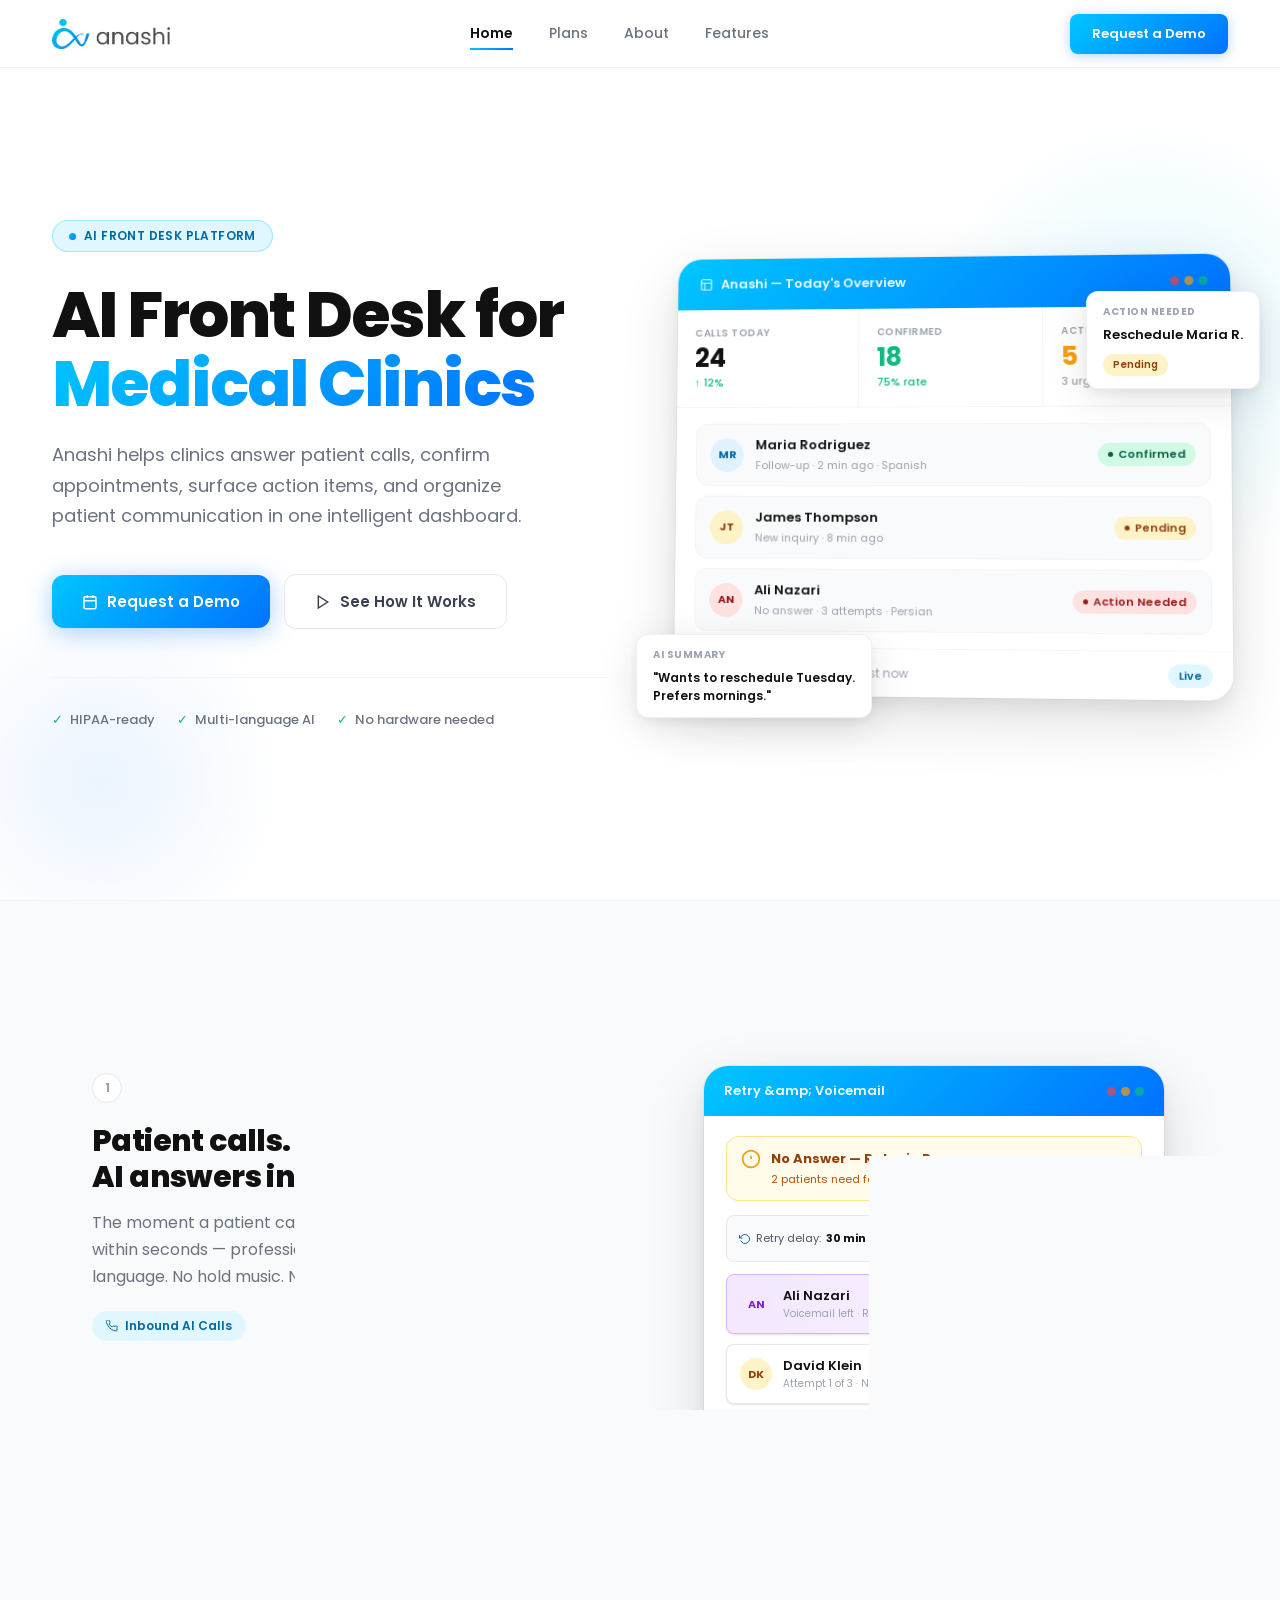
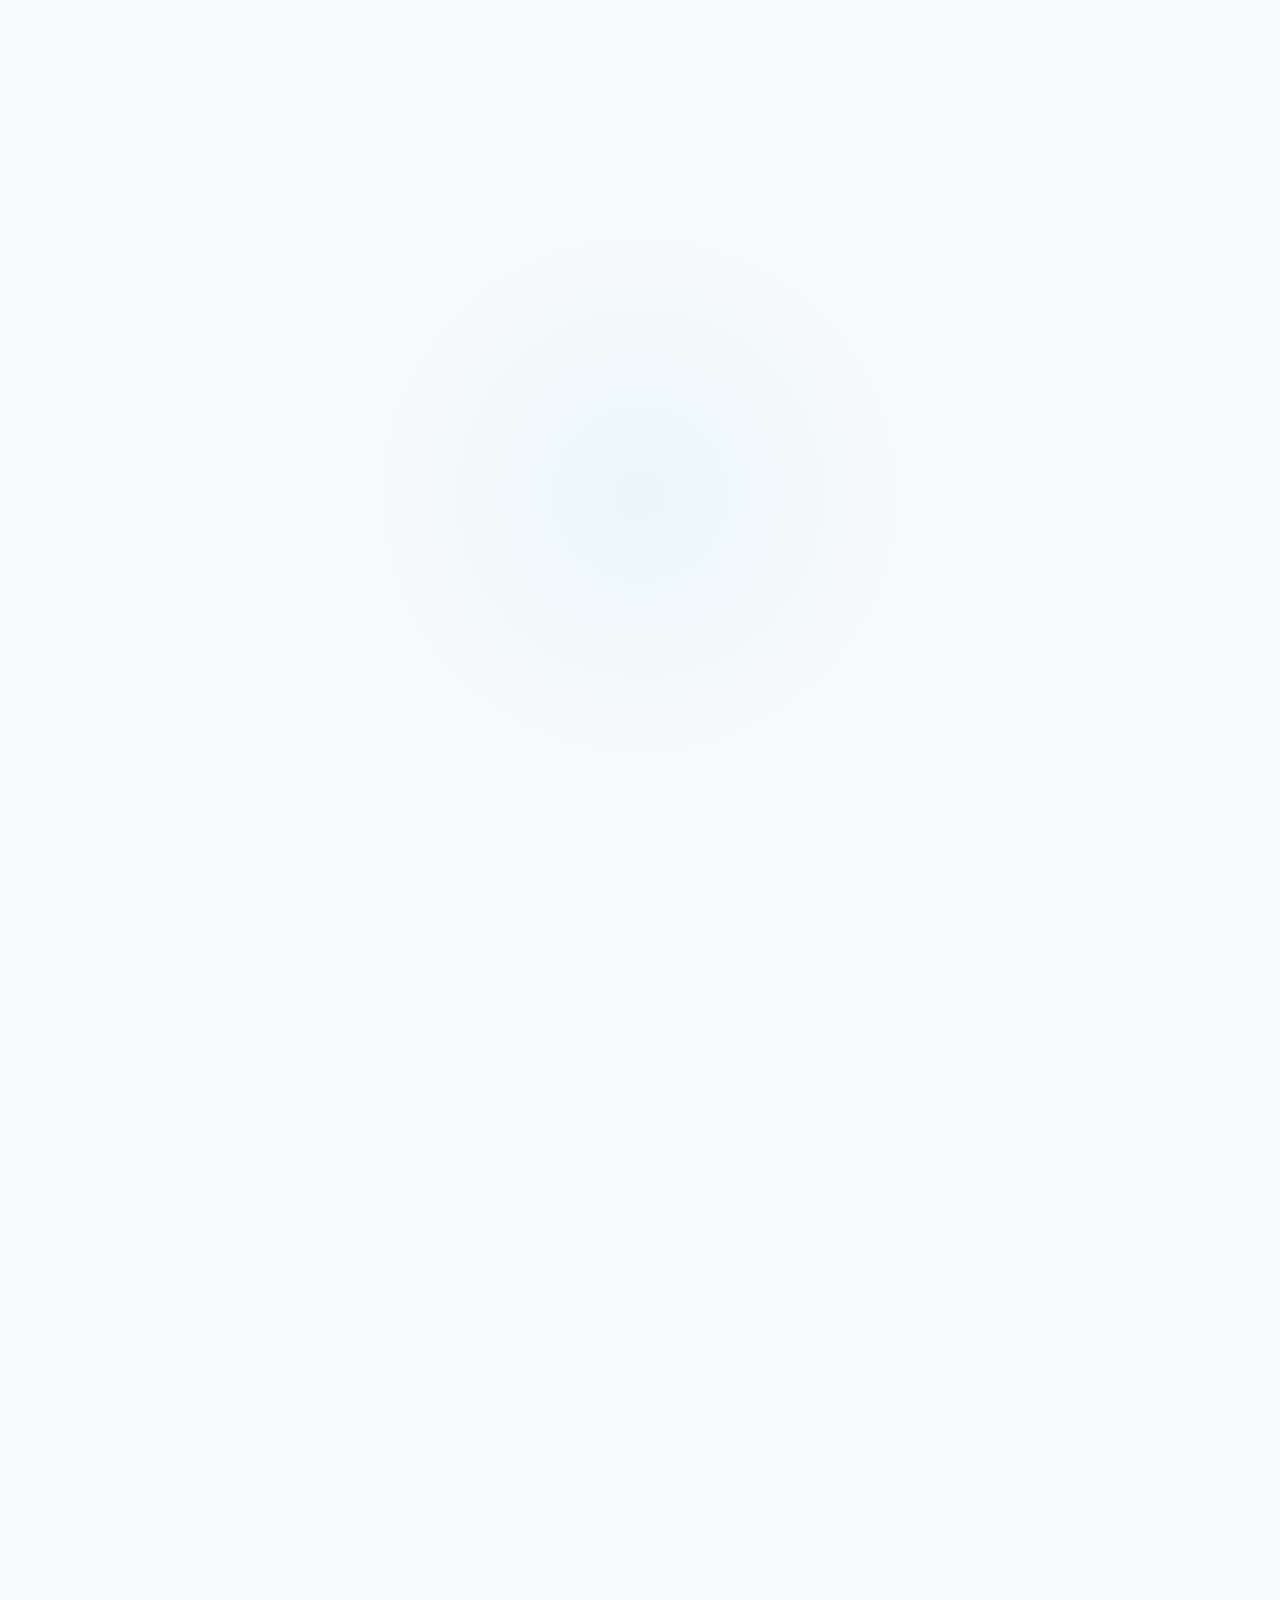
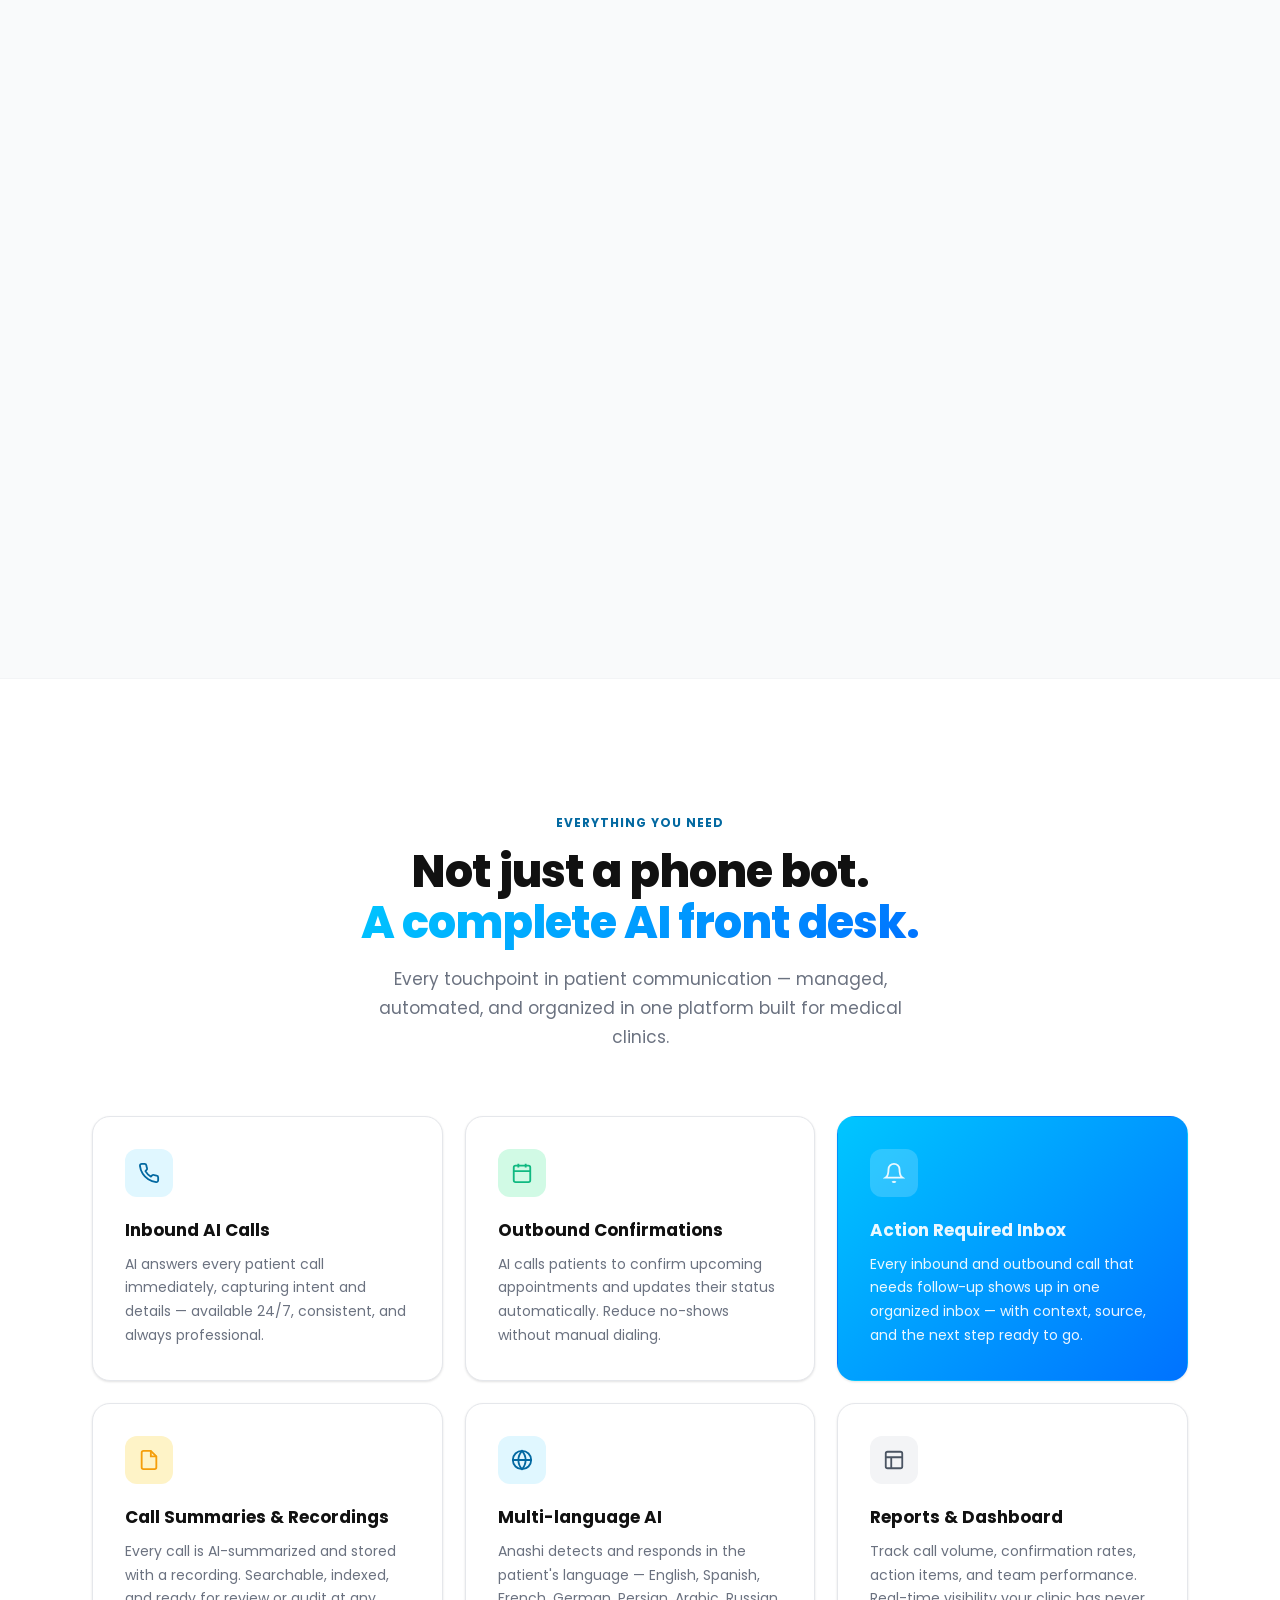
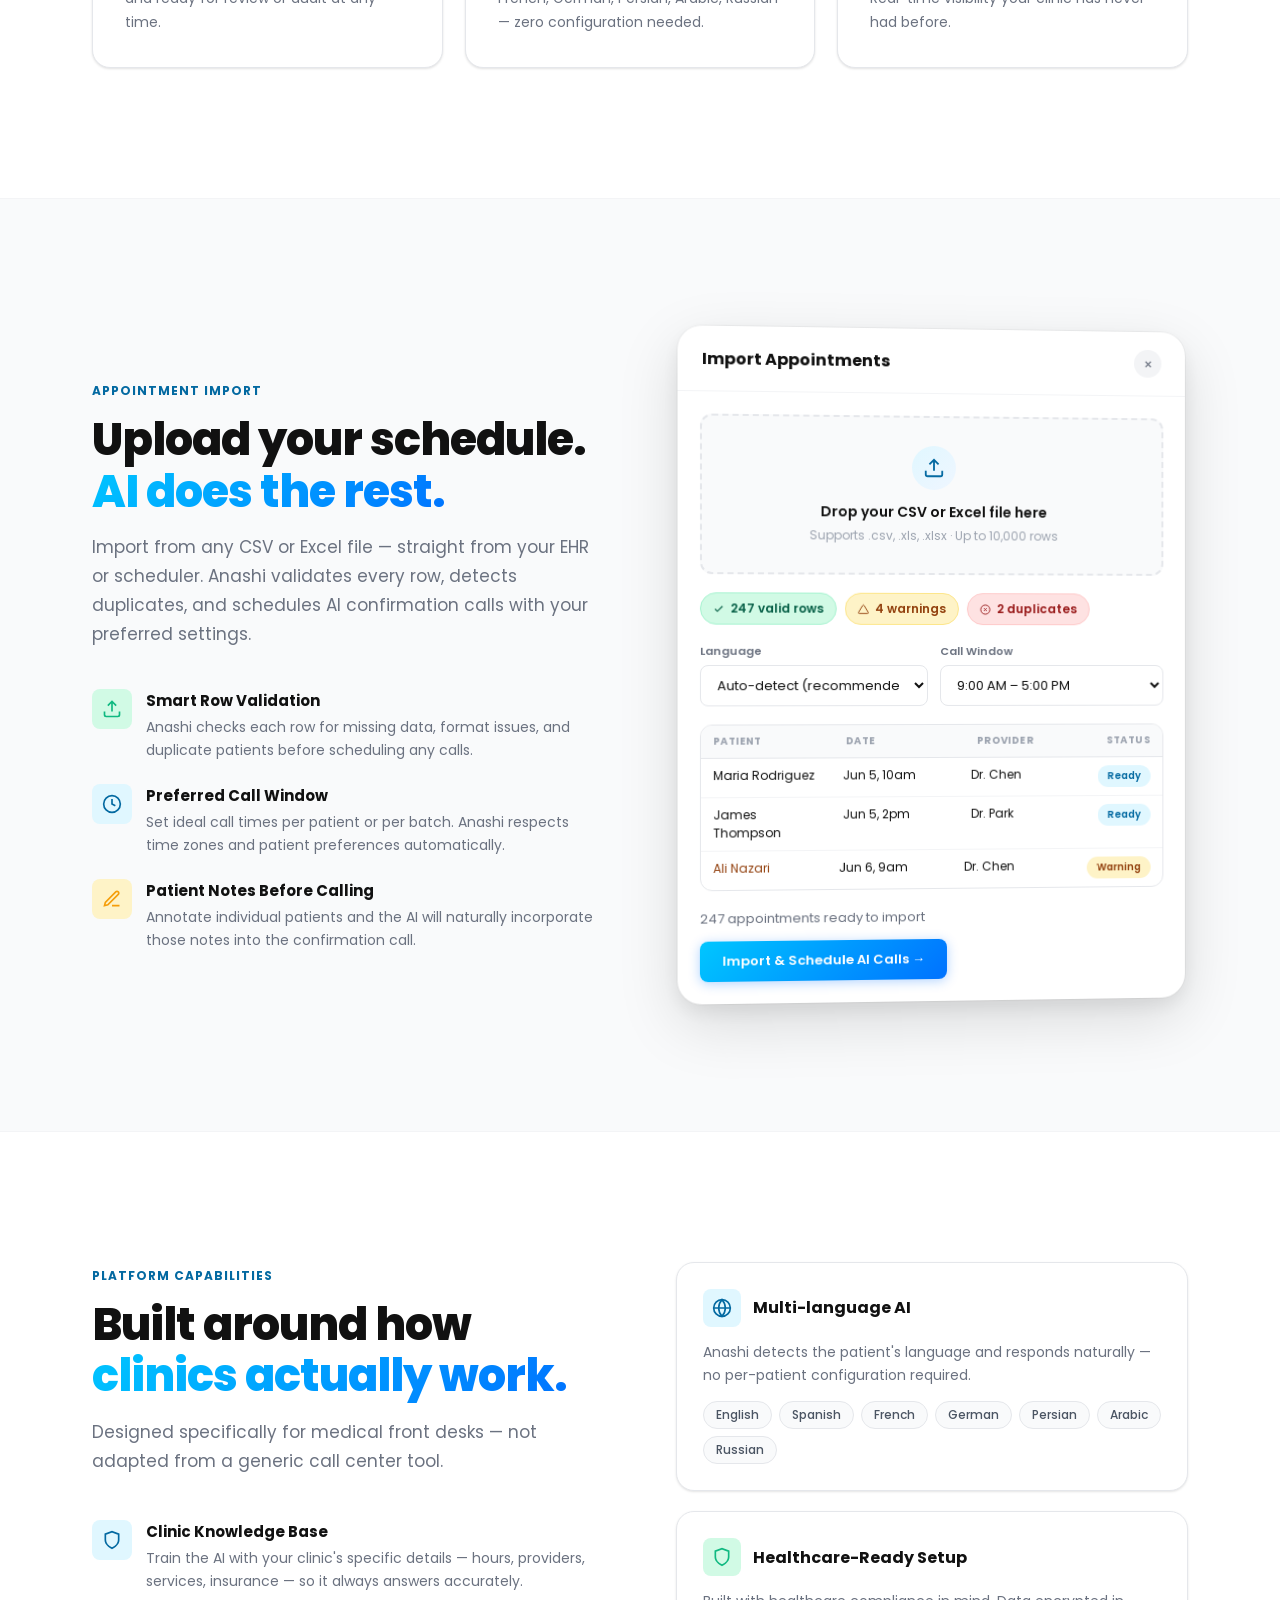
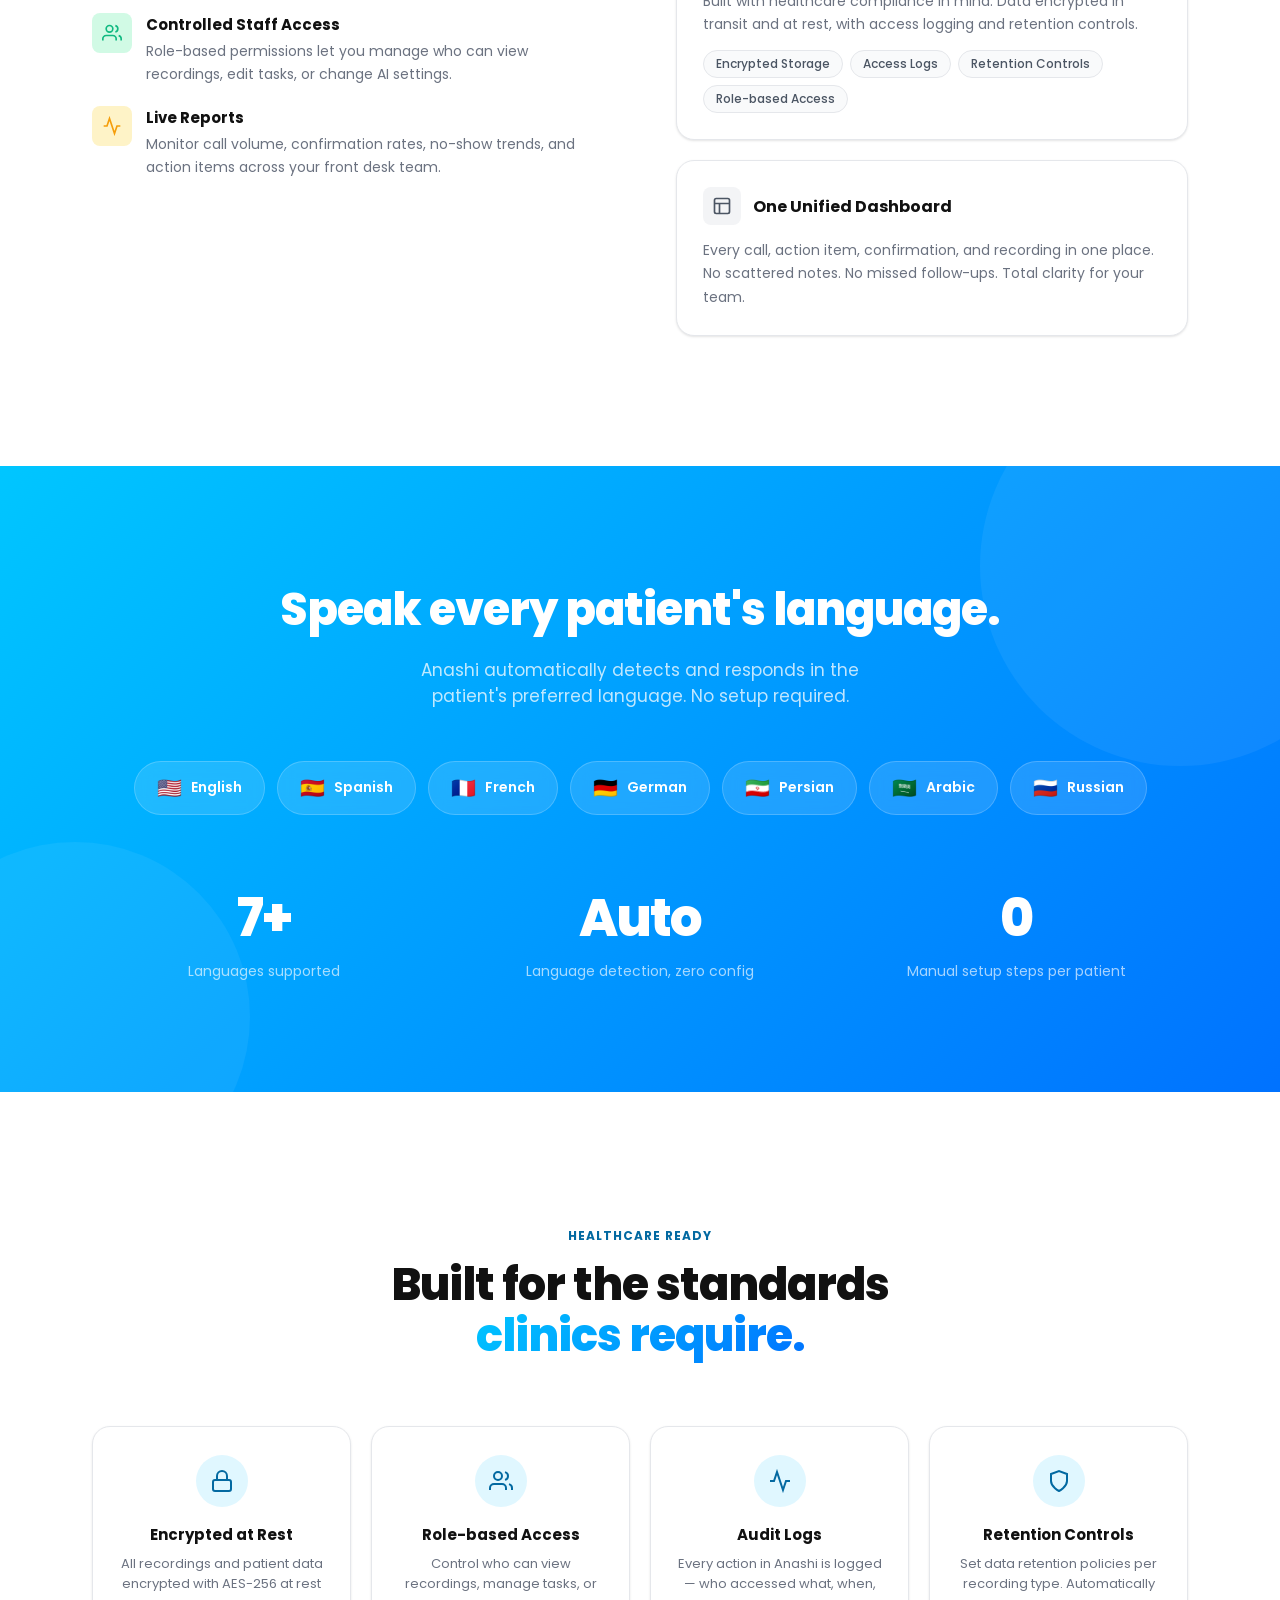
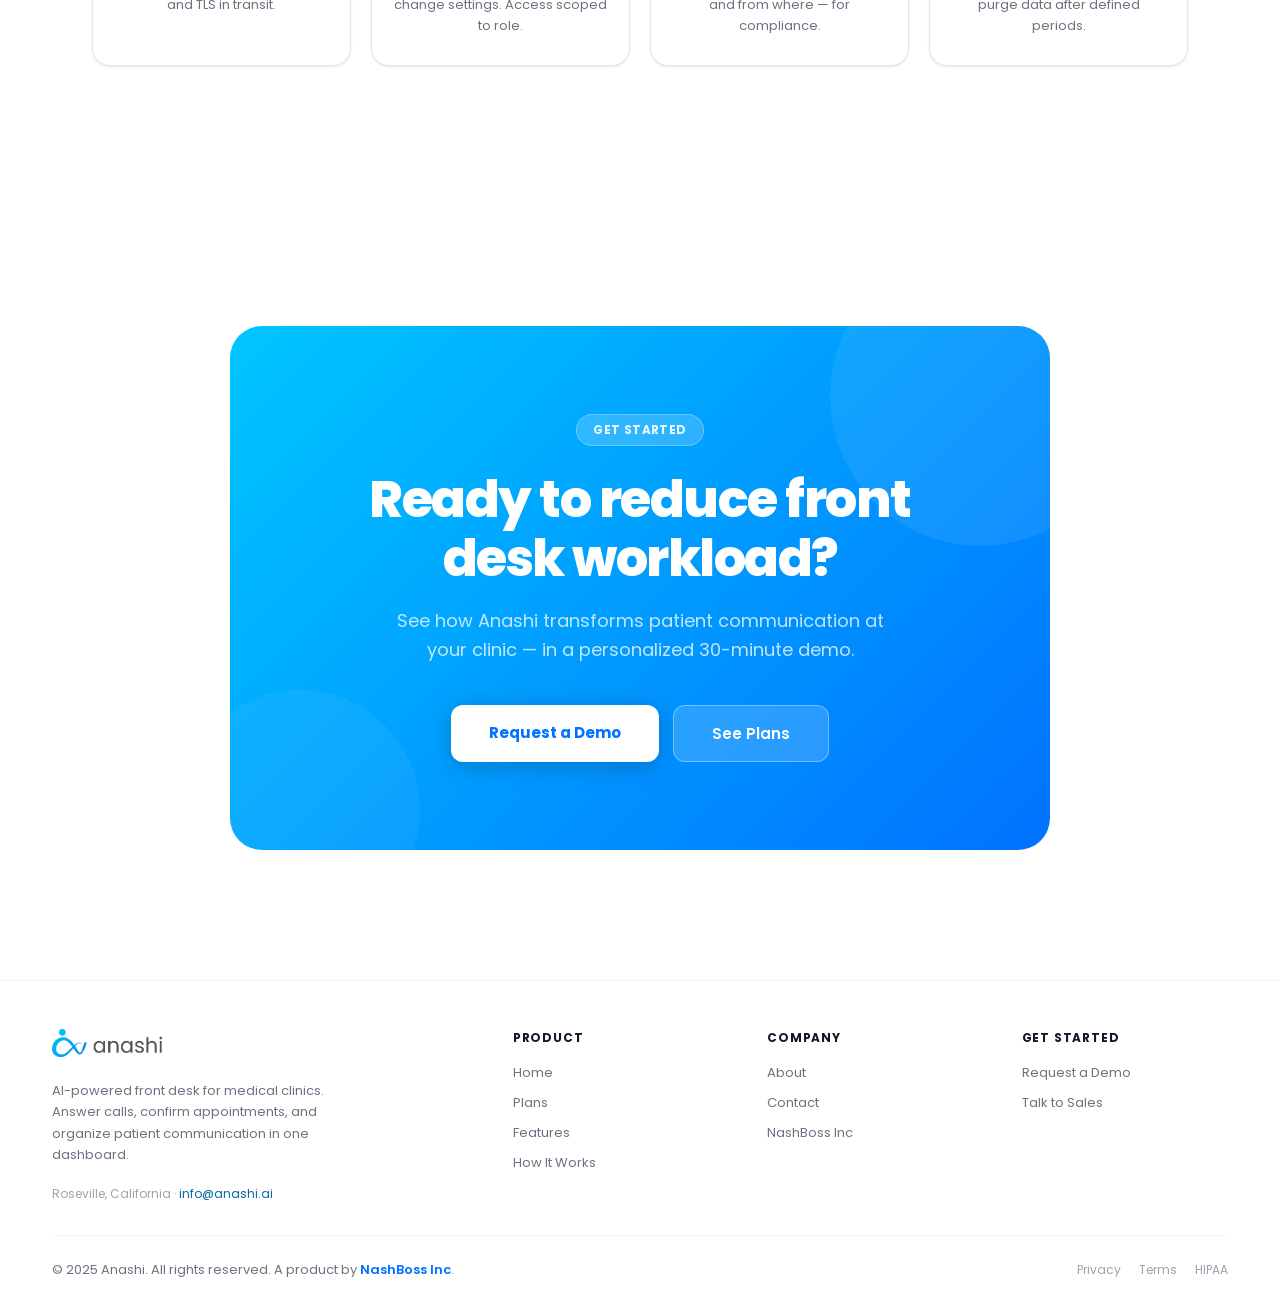
==== commit bb313a0b: "Increase mobile story card height and cover top gap Co-Authored-By: Claude Sonnet 4.6 <noreply@anthr" ====
--- a/index.html
+++ b/index.html
@@ -1085,18 +1085,18 @@
   .story-col-r {
     order: -1;
     position: sticky;
-    top: 70px;
+    top: 0;
     height: auto;
-    padding: 8px 0 14px;
+    padding: 64px 0 16px;
     width: 100%;
     display: flex; justify-content: center; align-items: flex-start;
     z-index: 5;
     background: #fff;
   }
   .pw {
-    width: 88%;
-    max-width: 340px;
-    min-height: 340px;
+    width: 92%;
+    max-width: 360px;
+    min-height: 480px;
     margin: 0 auto;
   }
   .panel { padding: 16px; top: 44px; }
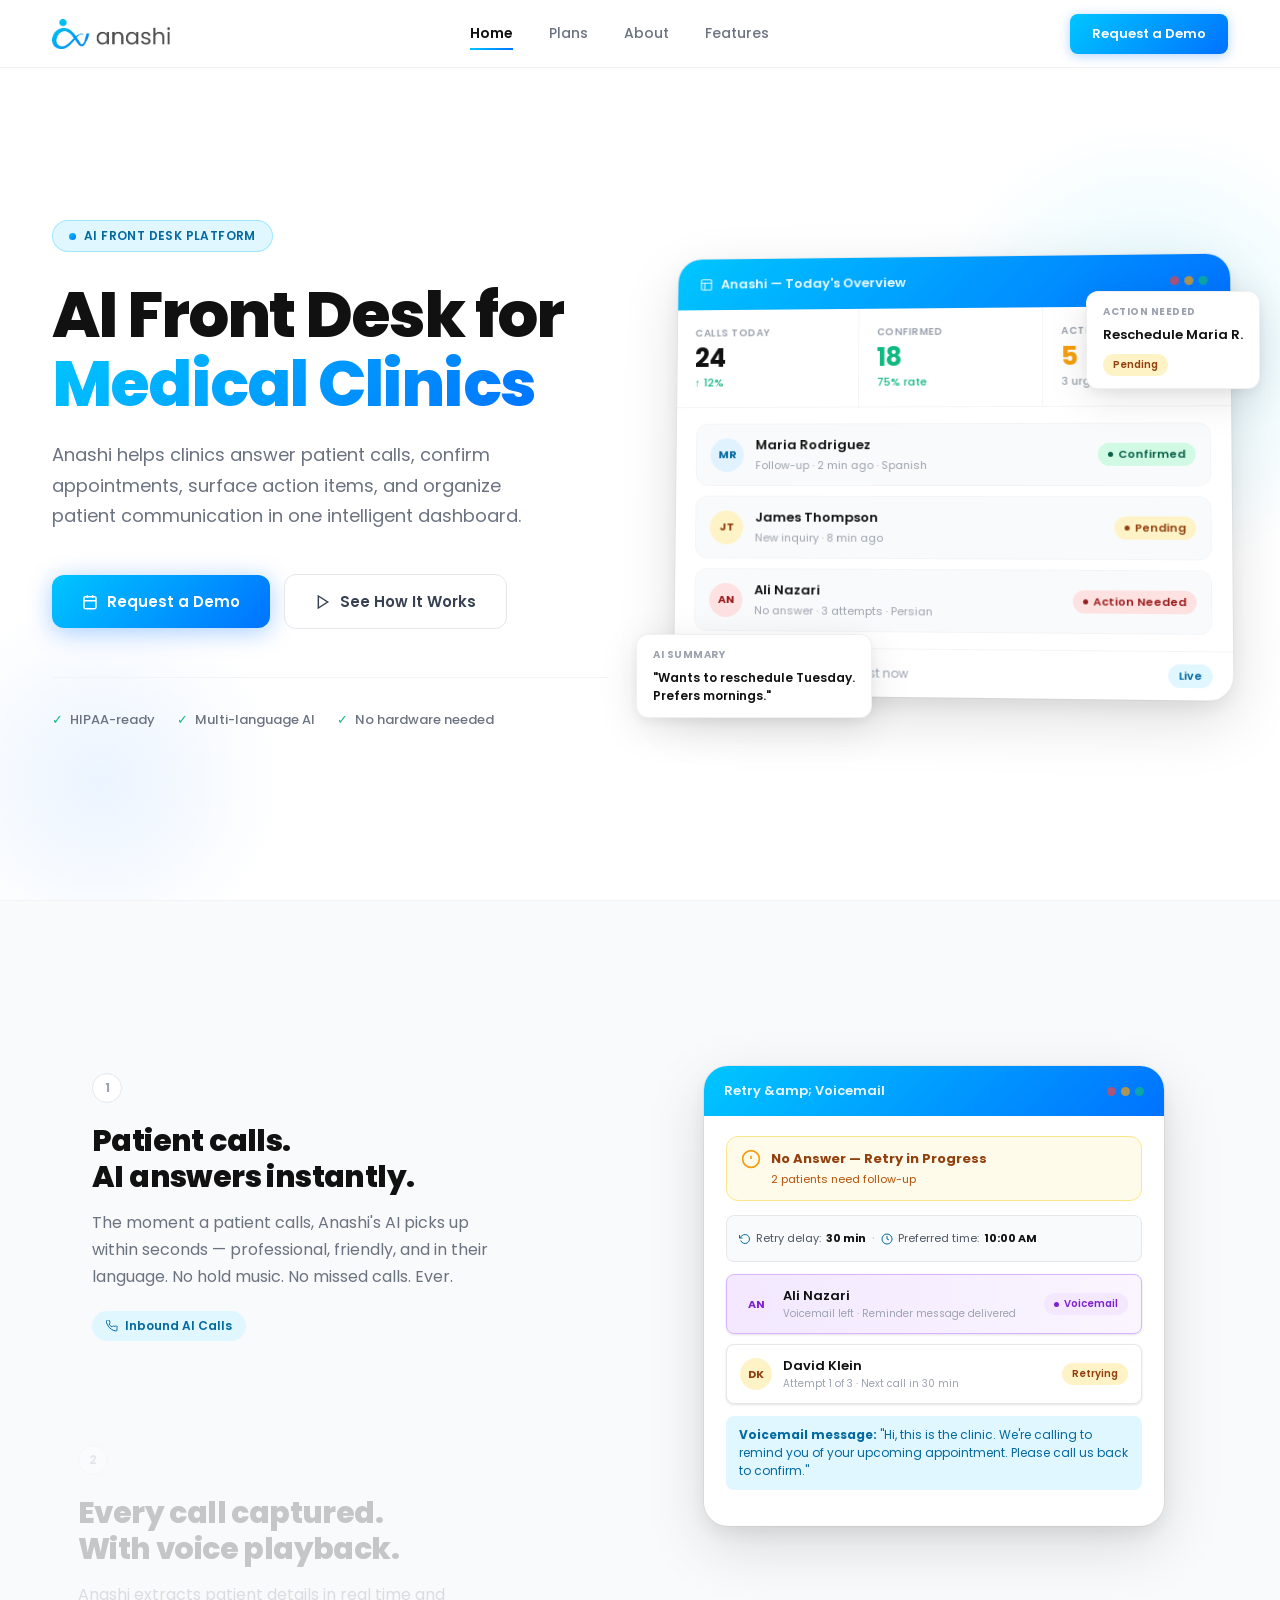
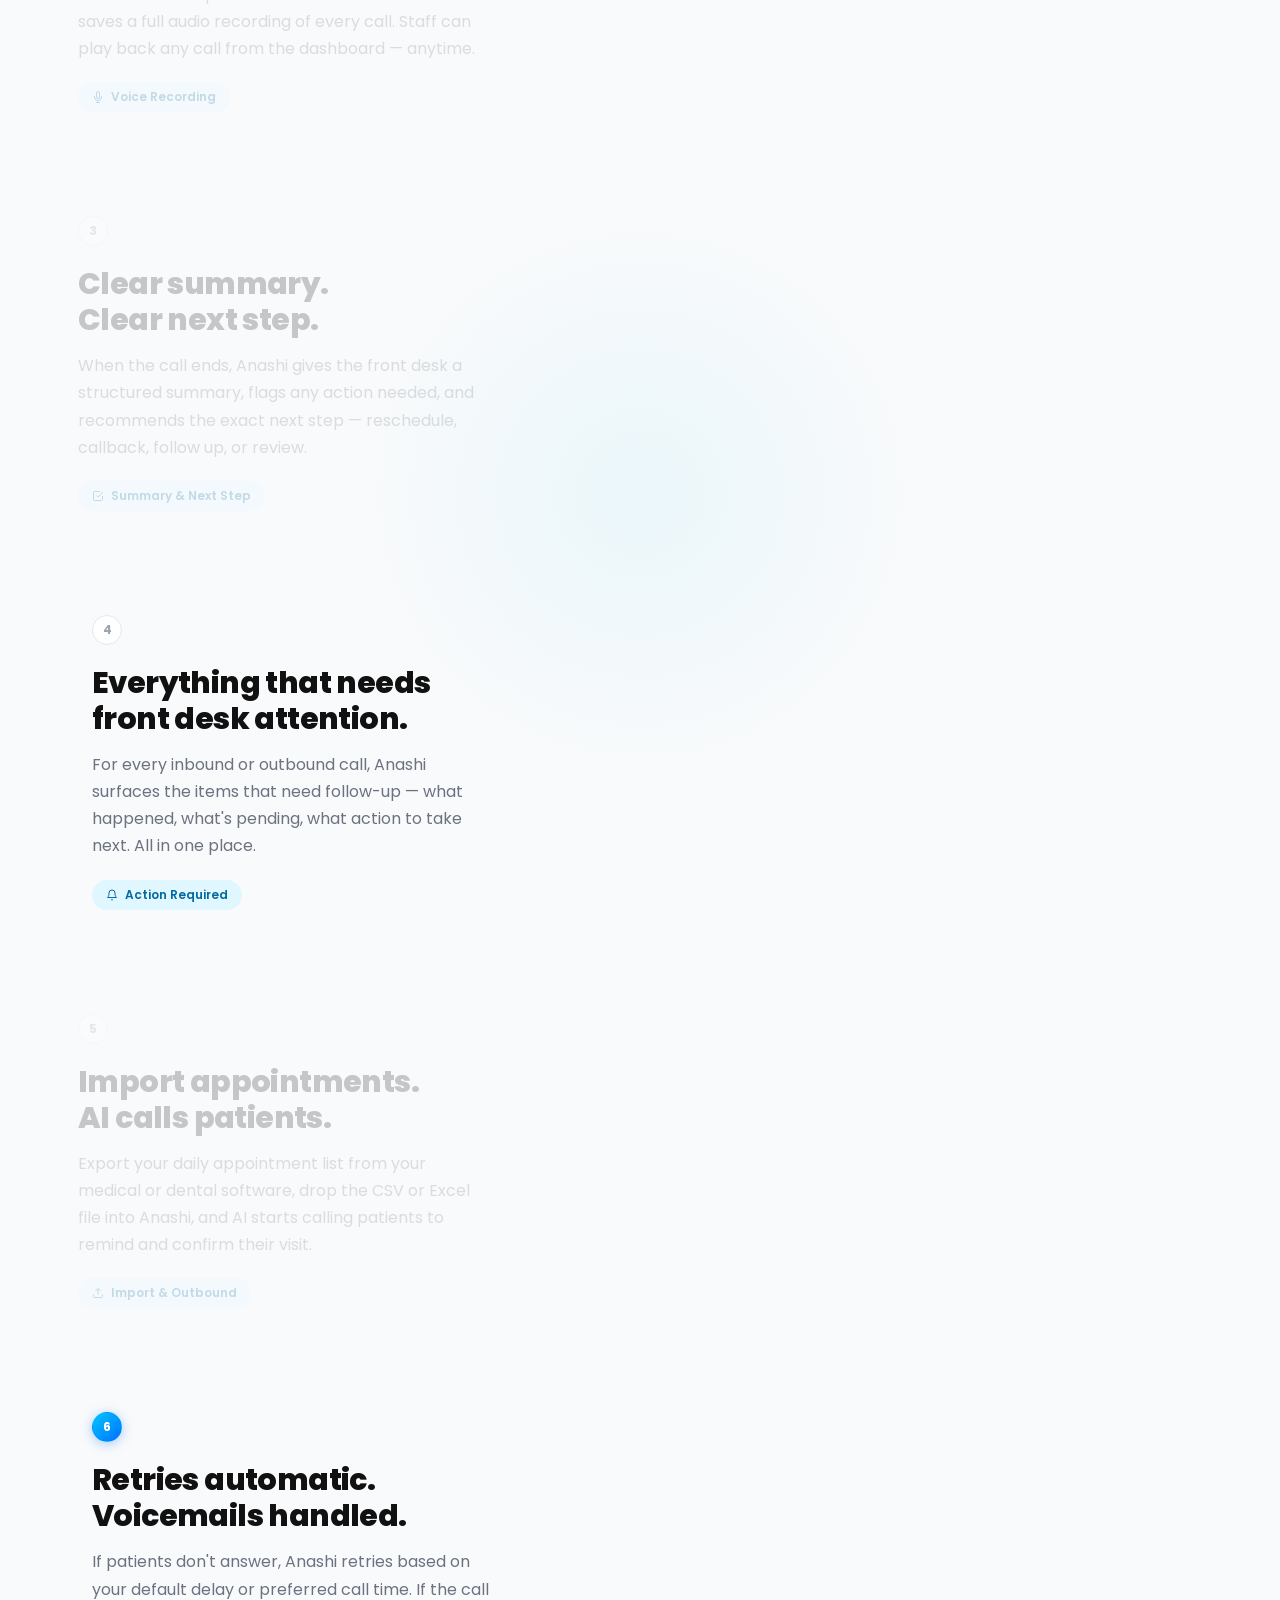
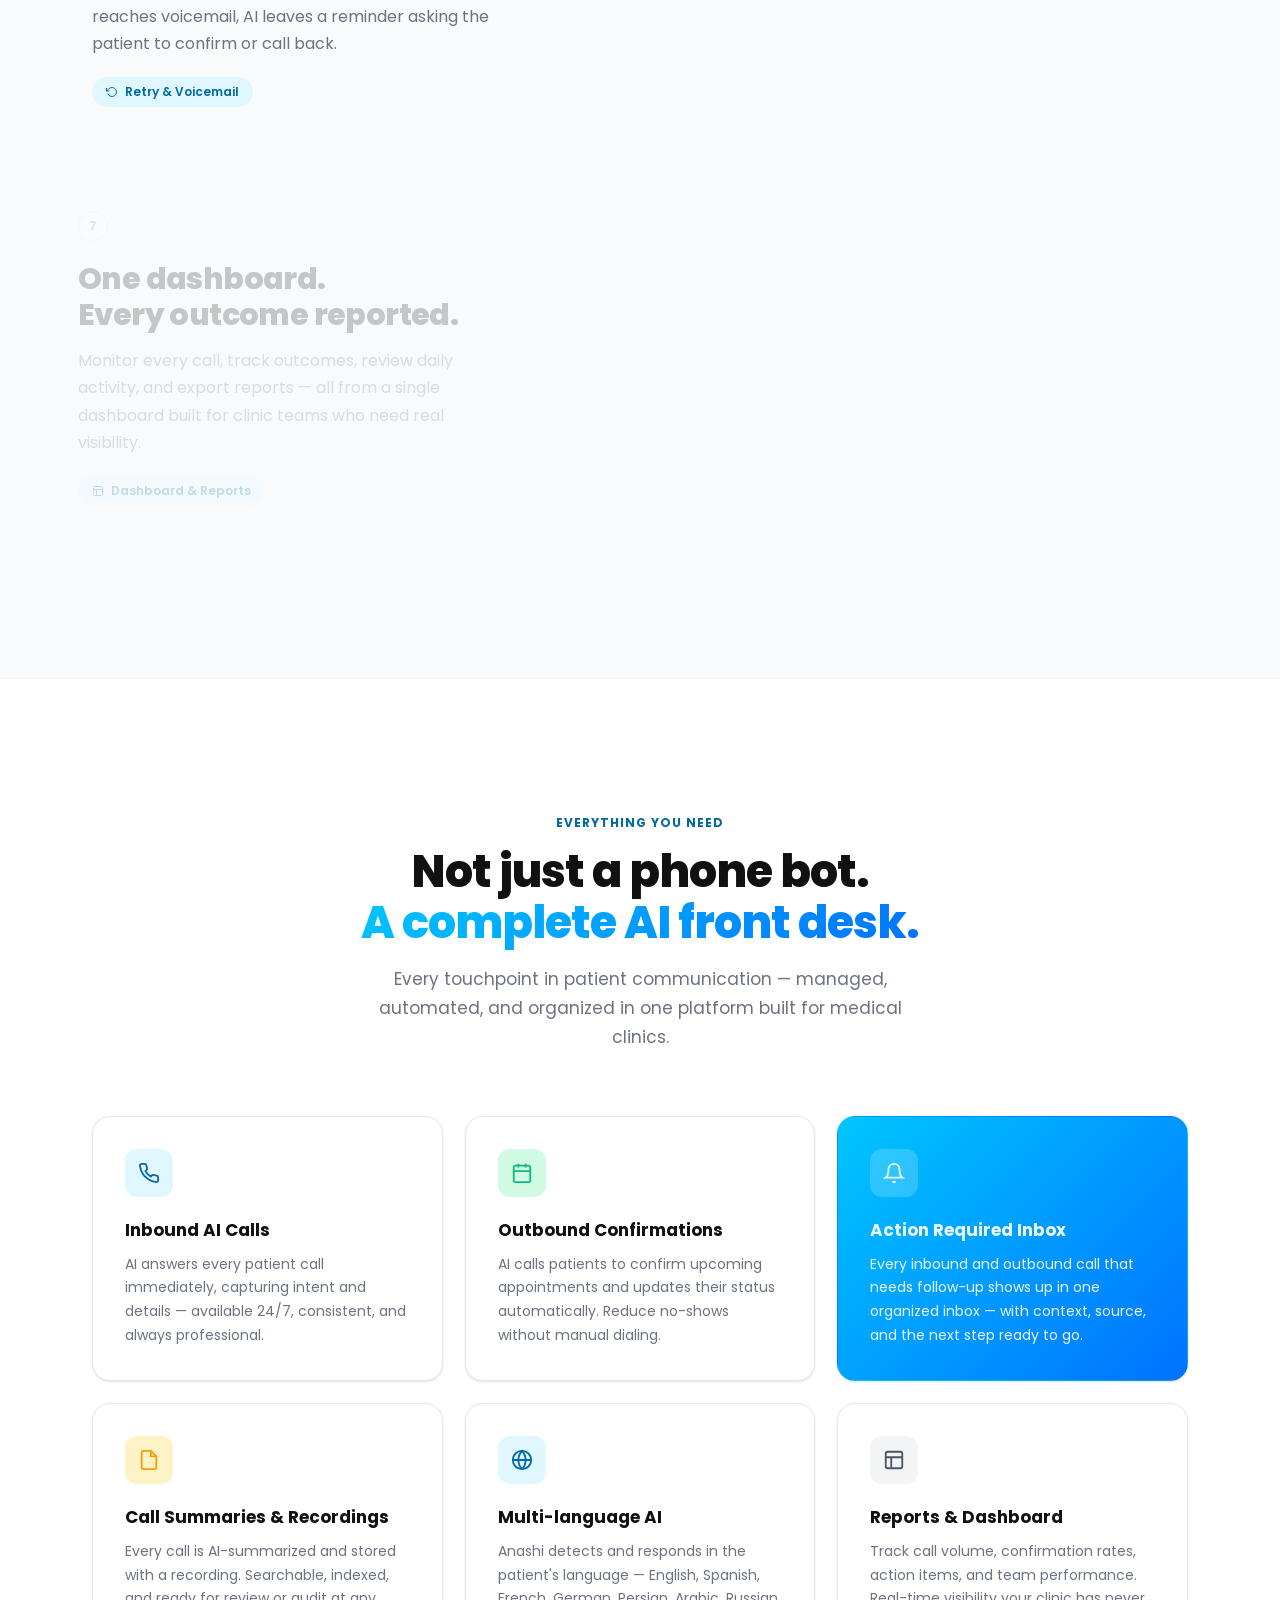
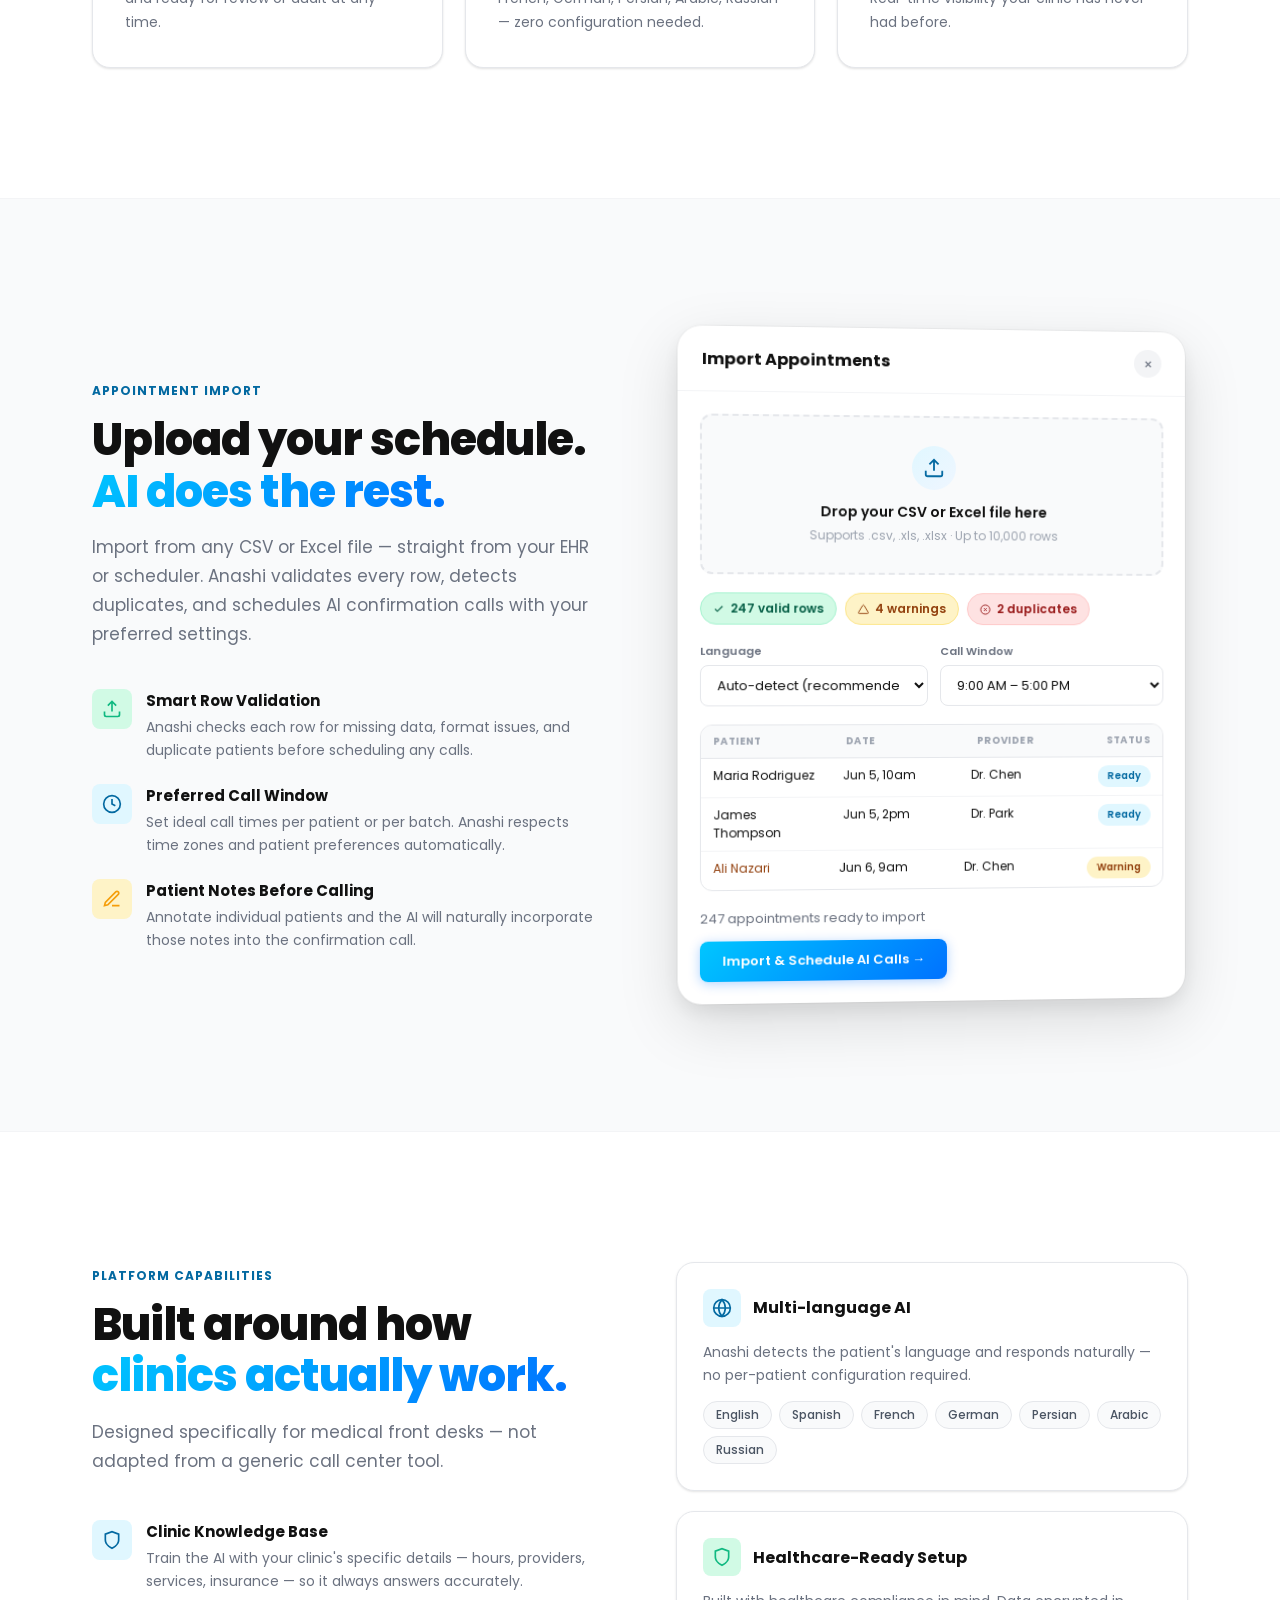
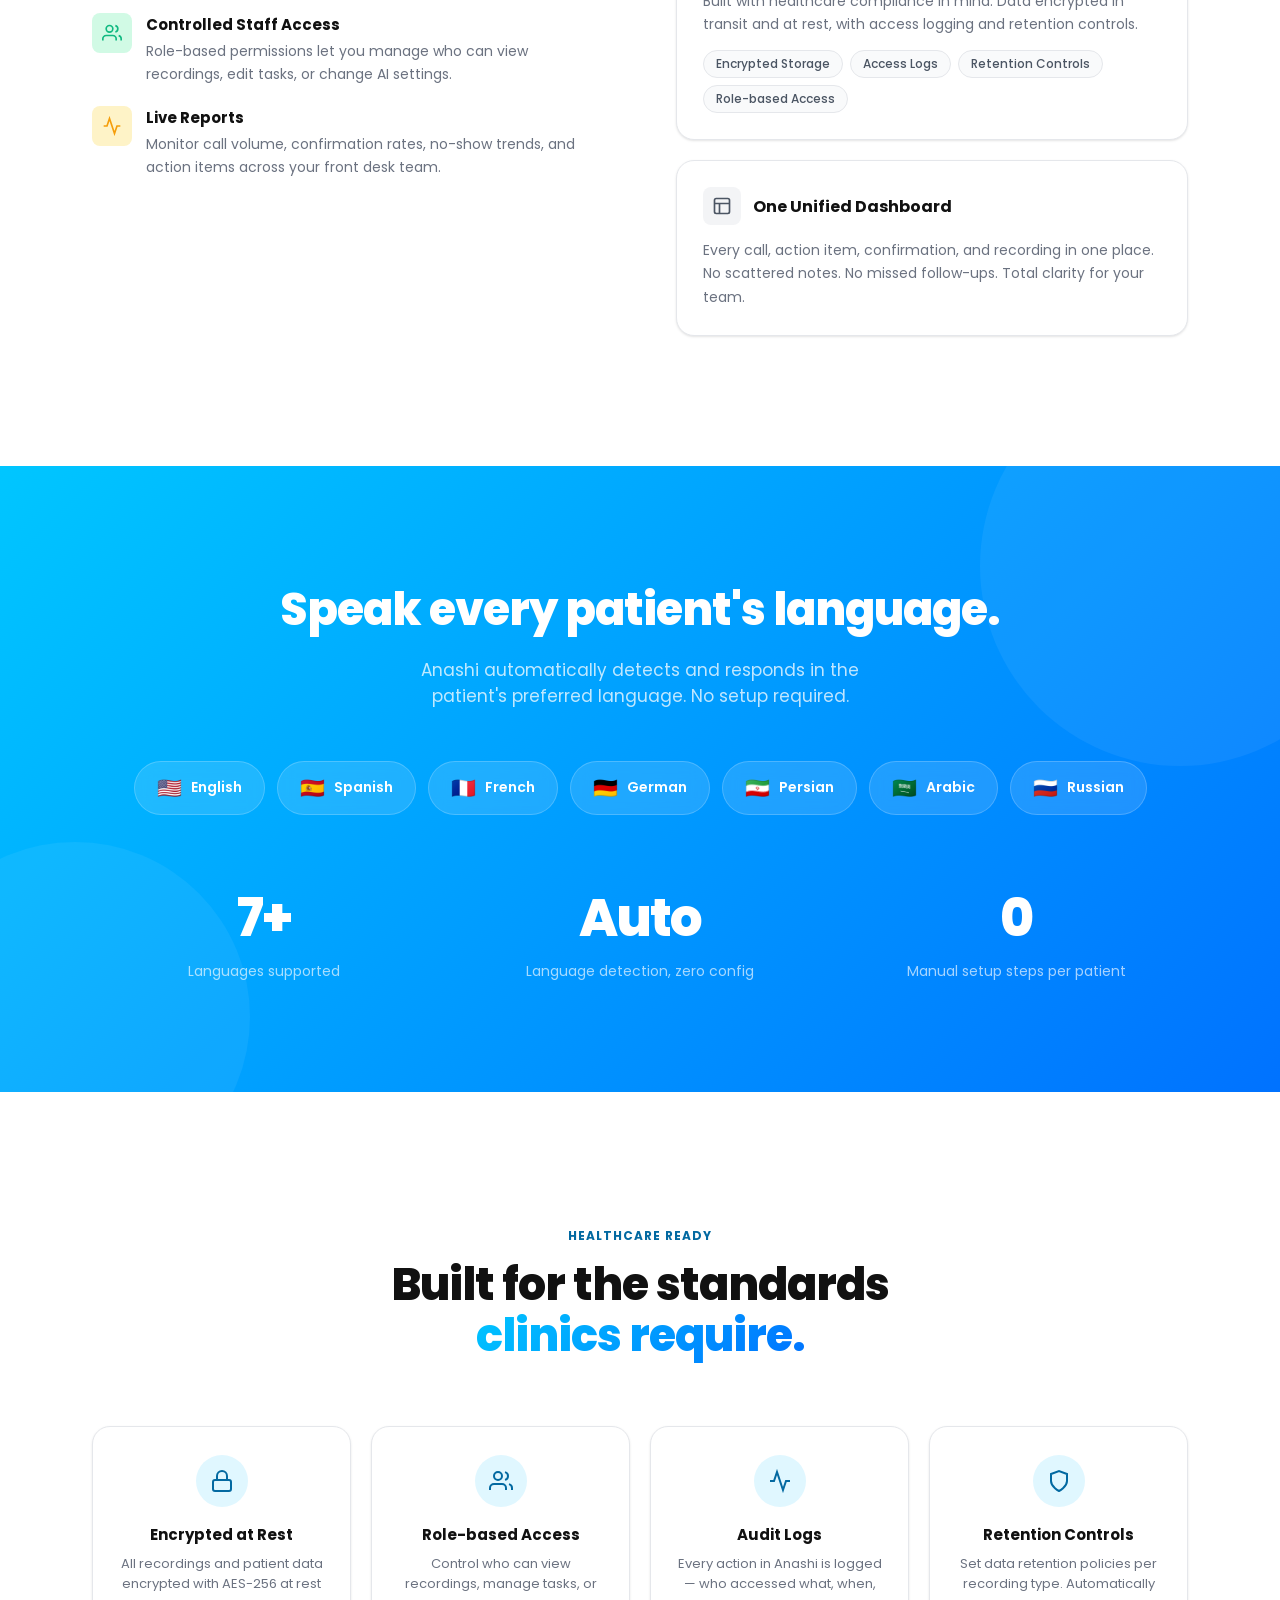
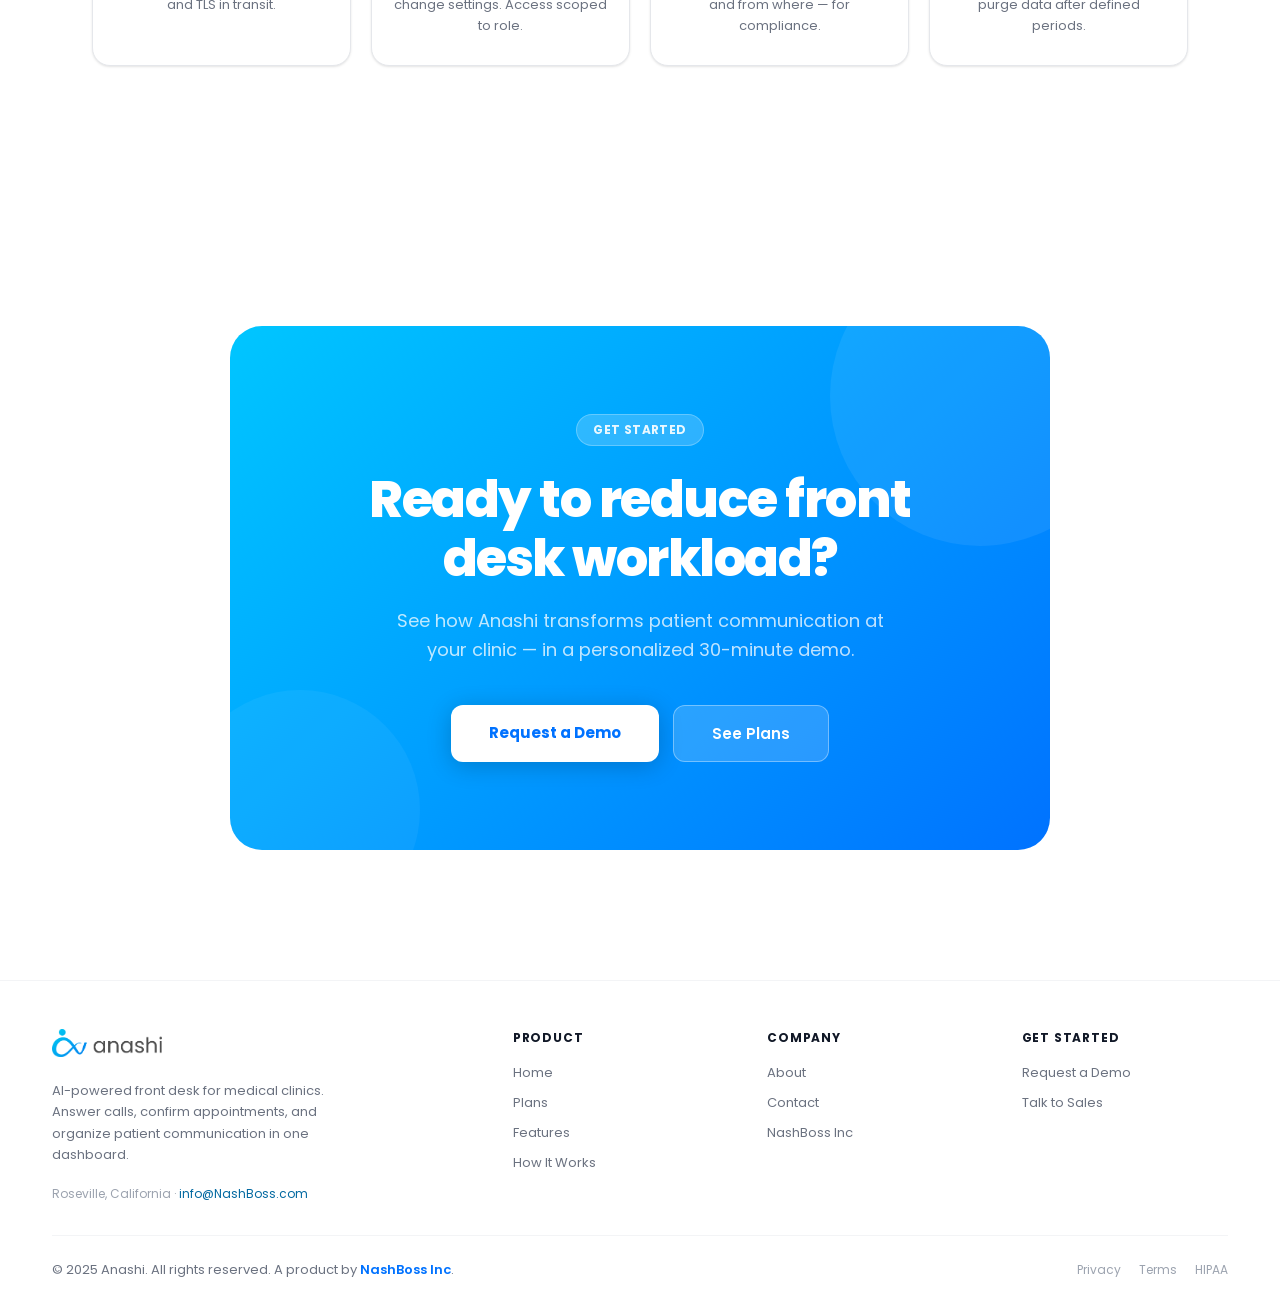
==== commit 796e9a5b: "Change site-wide contact email to info@NashBoss.com Co-Authored-By: Claude Sonnet 4.6 <noreply@anthr" ====
--- a/index.html
+++ b/index.html
@@ -1921,7 +1921,7 @@
       <a href="index.html" class="foot-brand-logo"><img src="anashi-logo.png" alt="Anashi"></a>
       <p class="foot-brand-desc">AI-powered front desk for medical clinics. Answer calls, confirm appointments, and organize patient communication in one dashboard.</p>
       <div class="foot-brand-meta">
-        Roseville, California &middot; <a href="mailto:info@anashi.ai">info@anashi.ai</a>
+        Roseville, California &middot; <a href="mailto:info@NashBoss.com">info@NashBoss.com</a>
       </div>
     </div>
     <div>
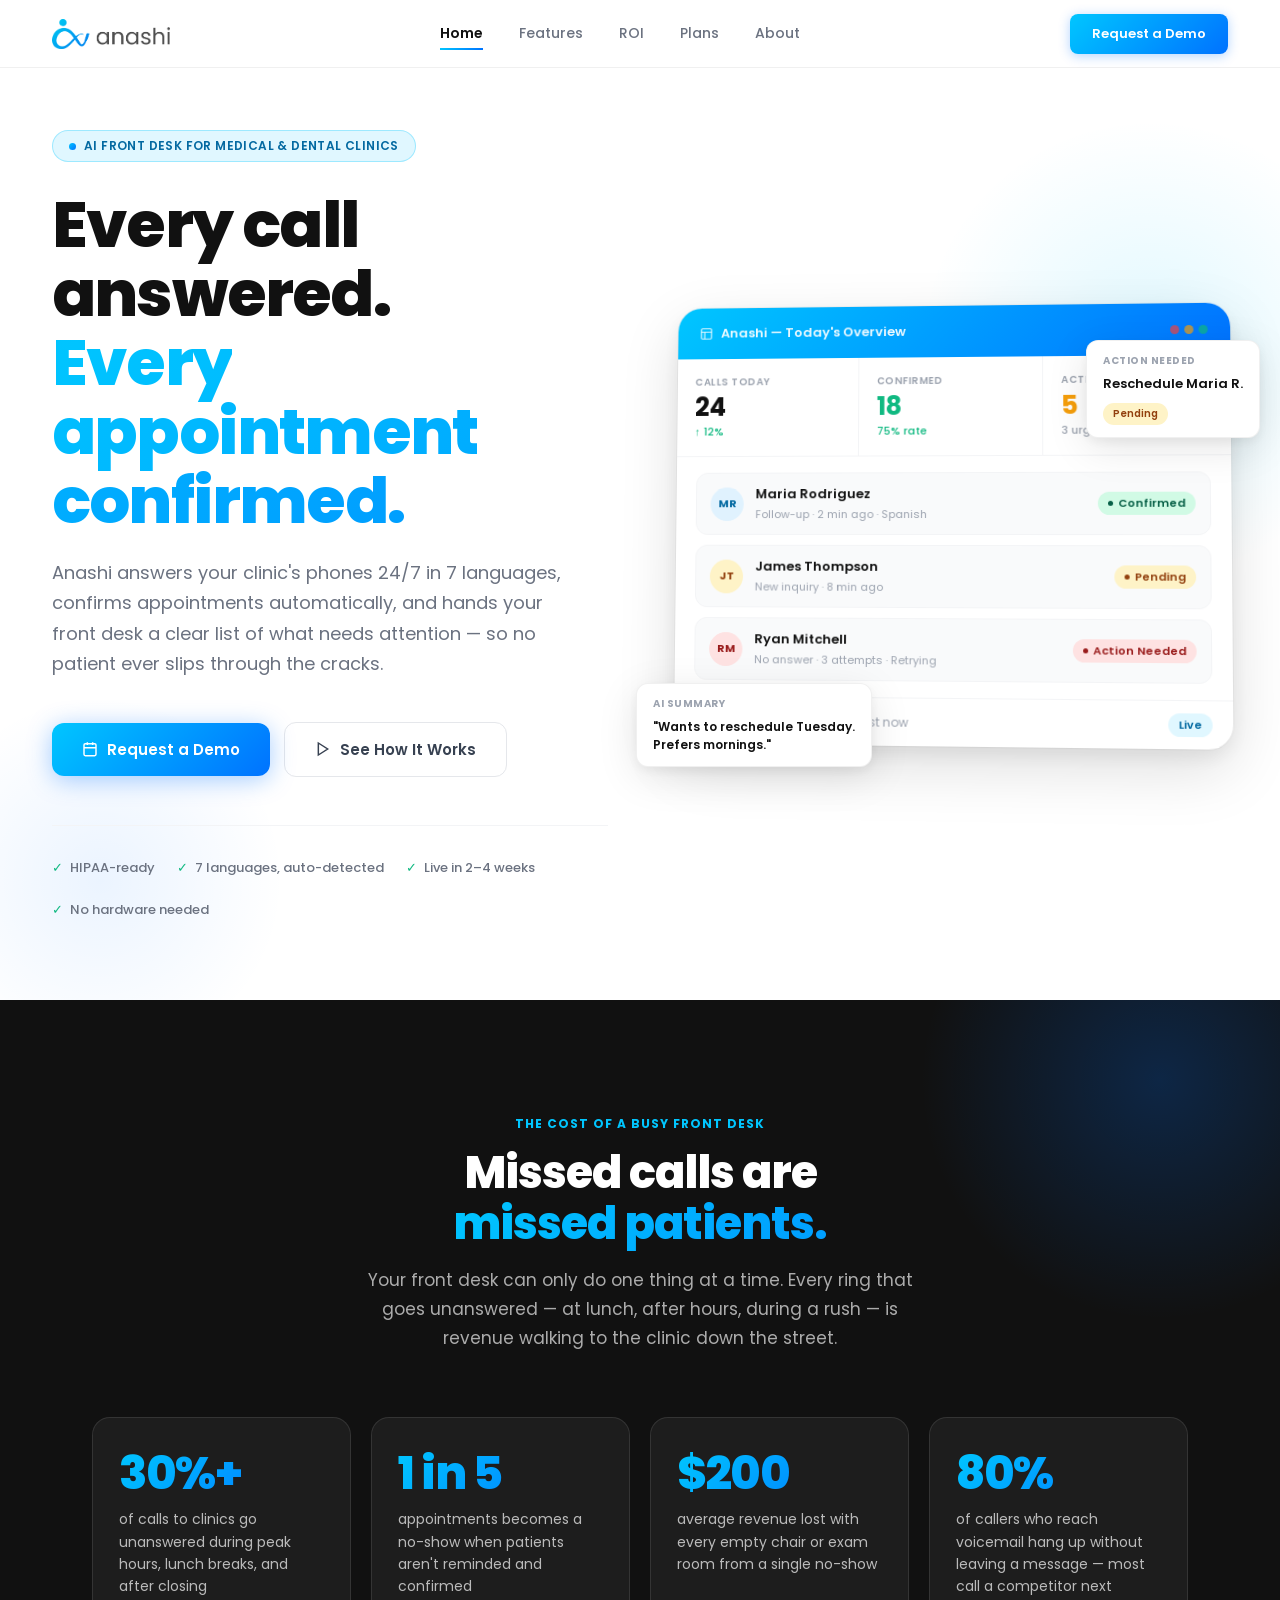
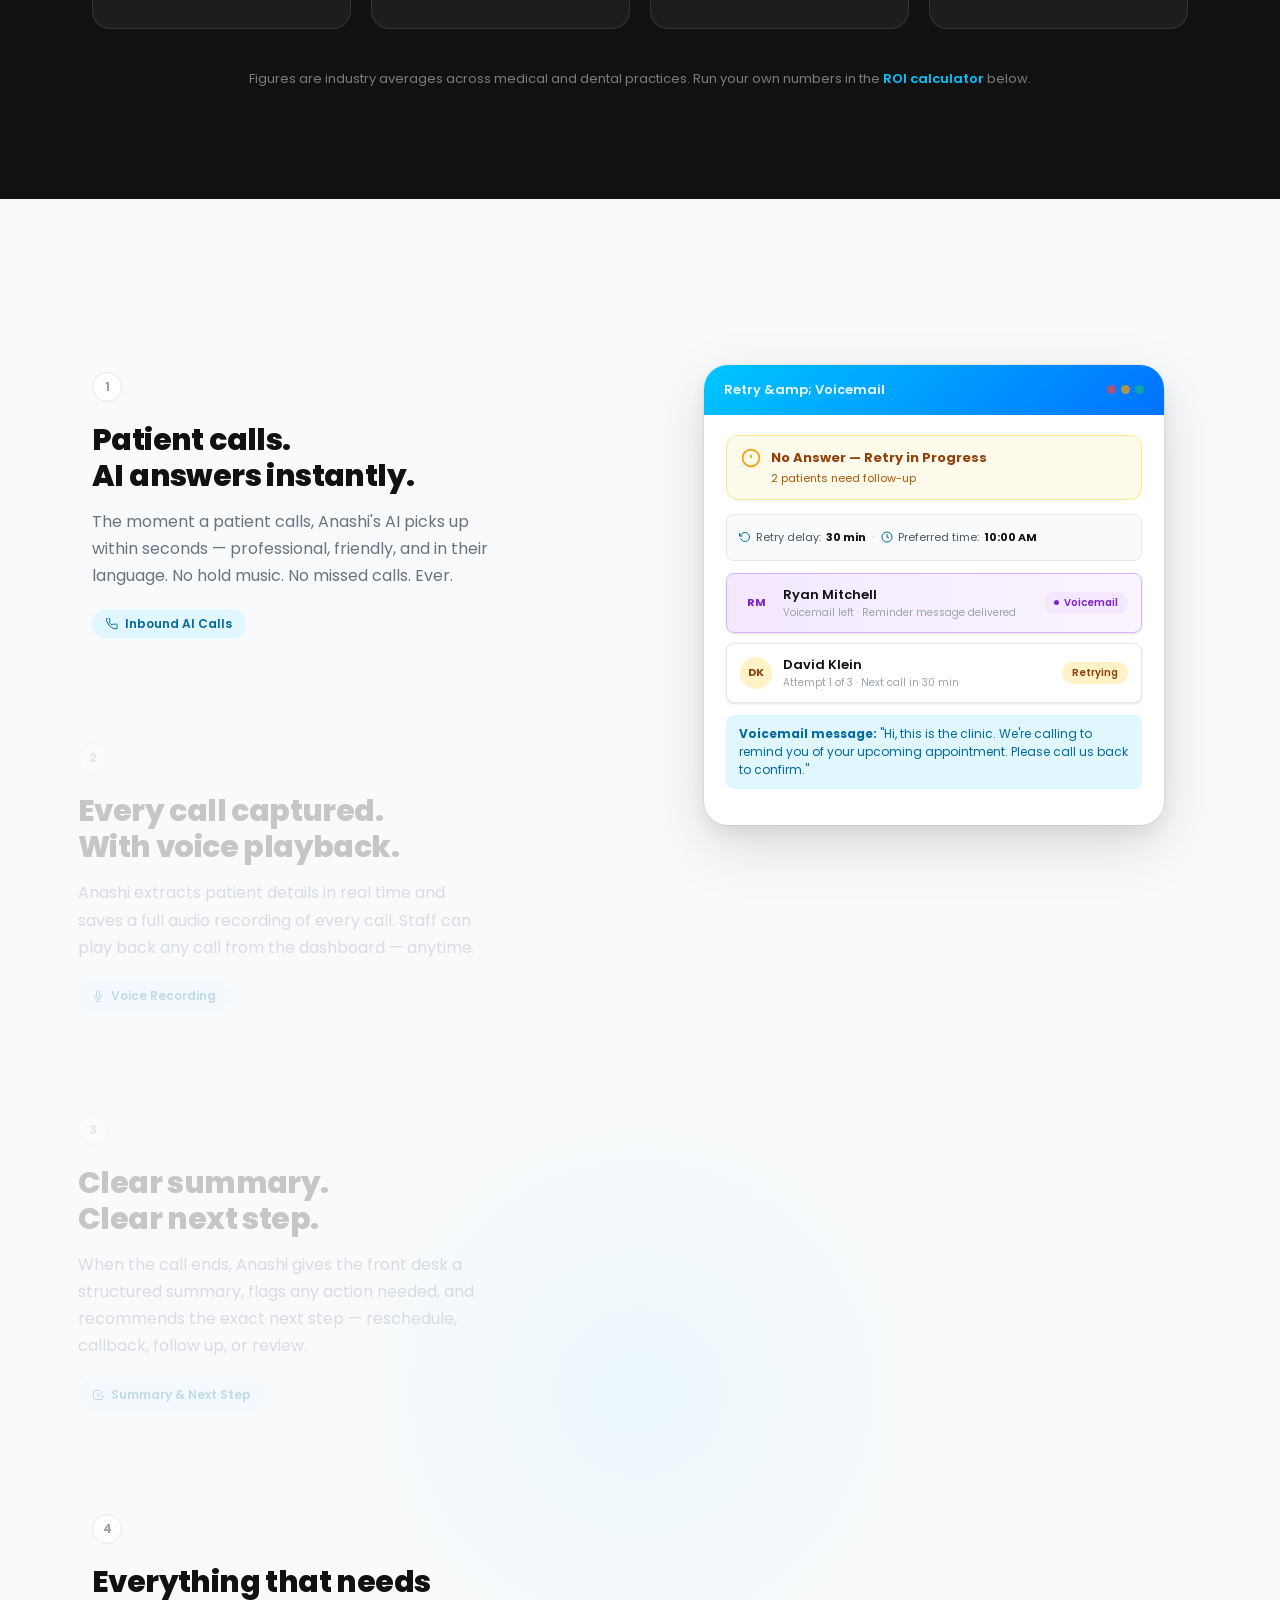
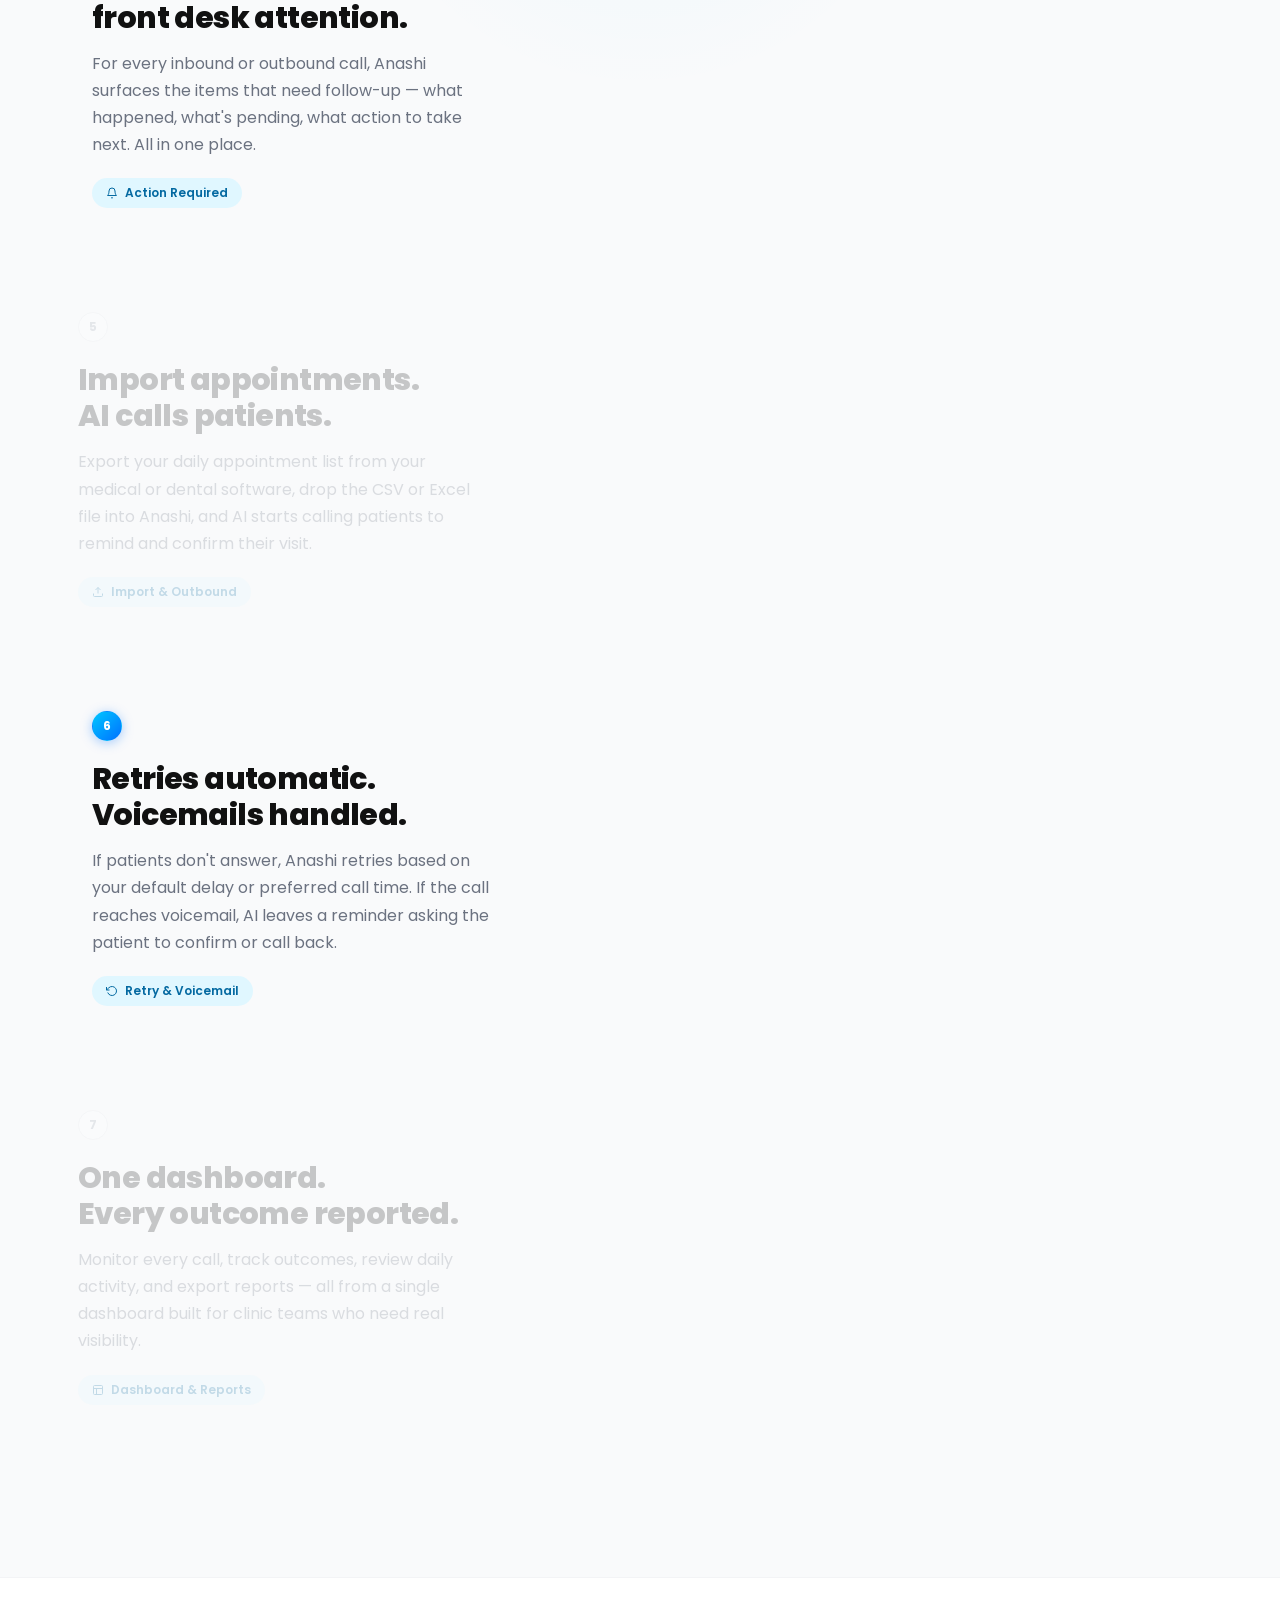
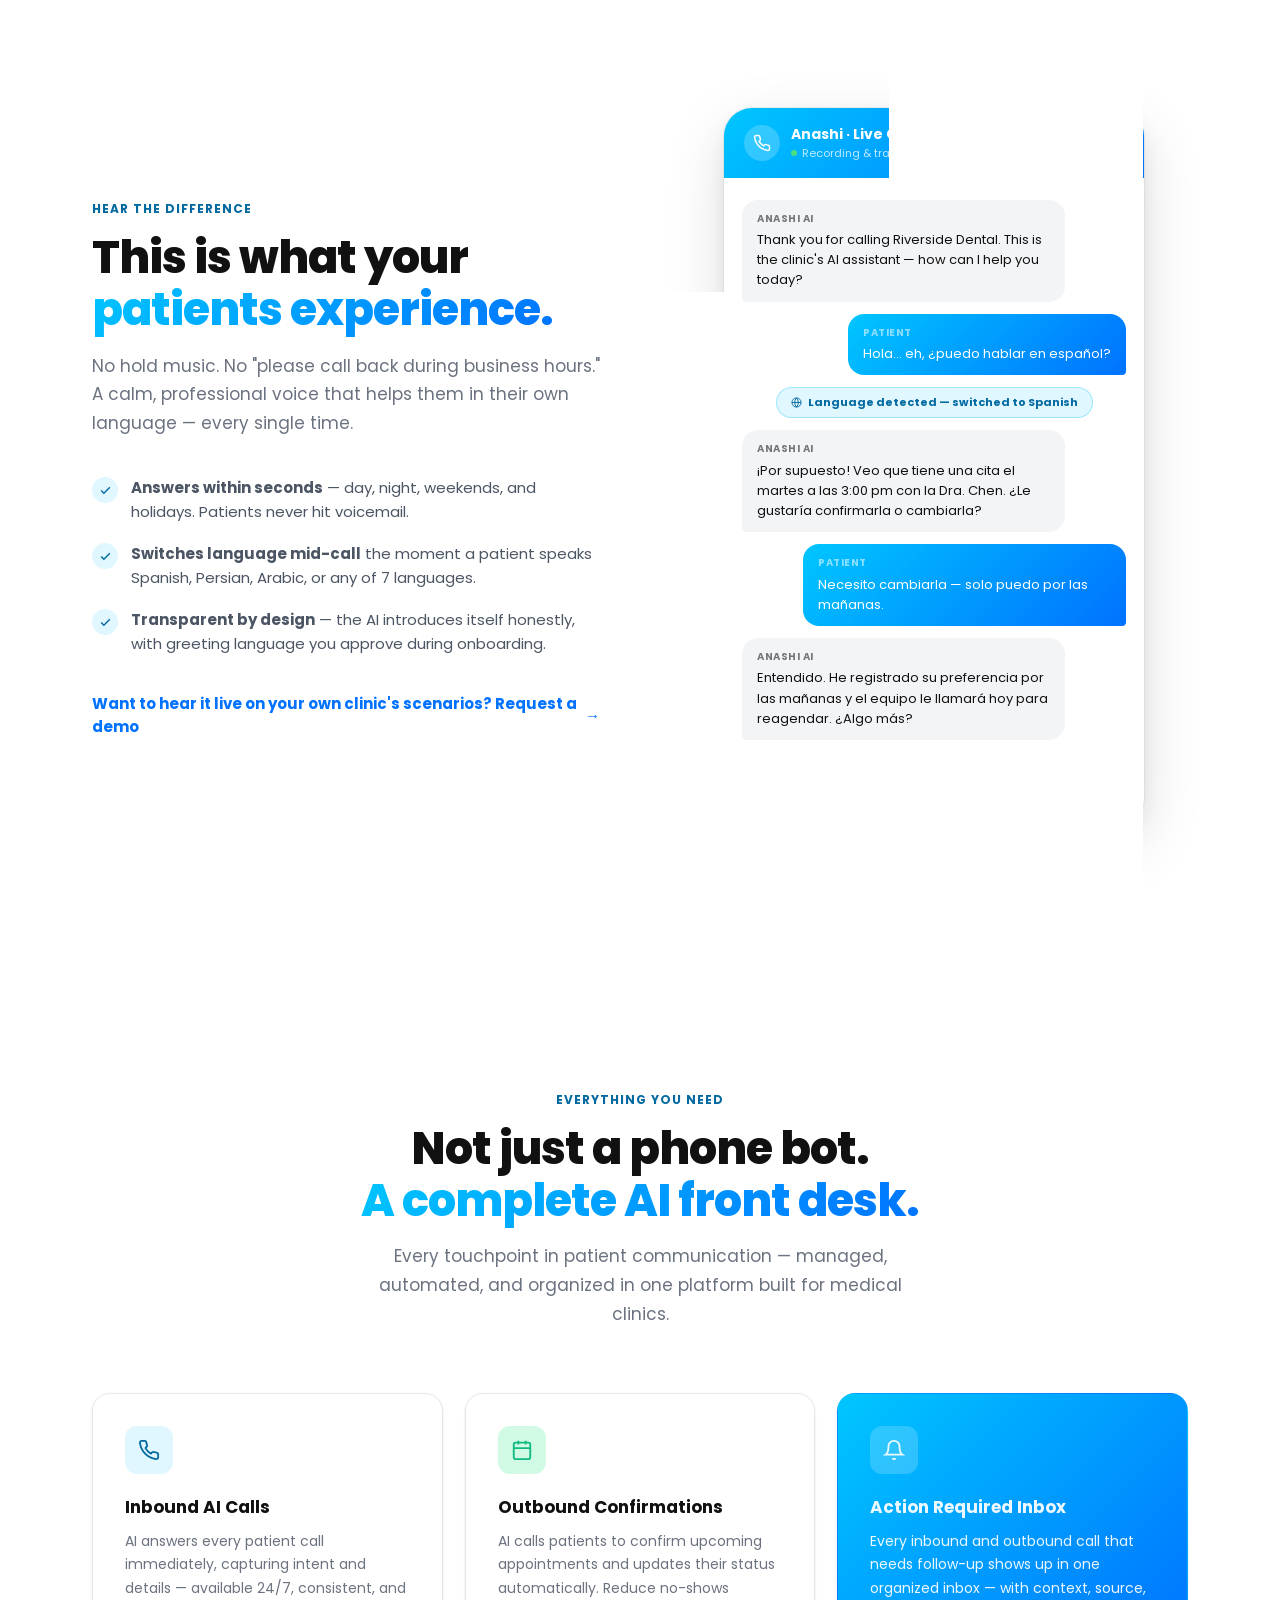
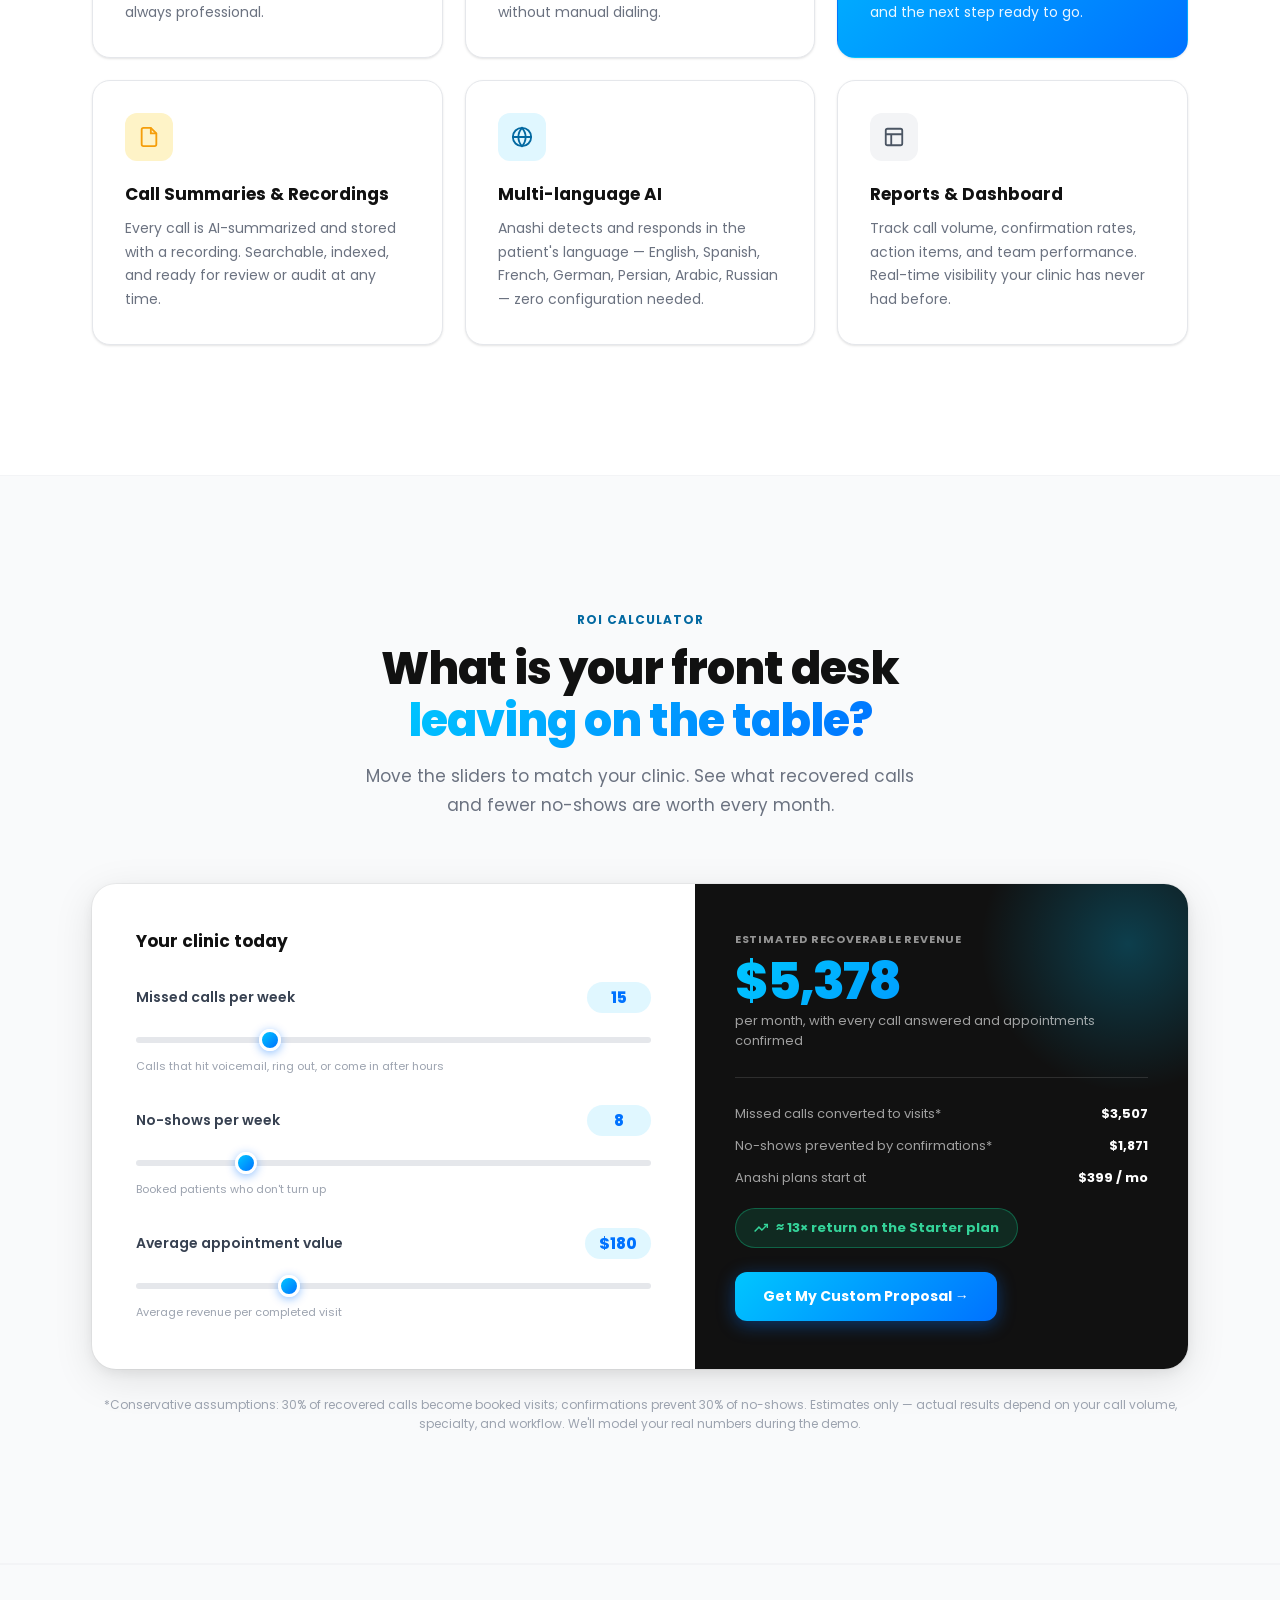
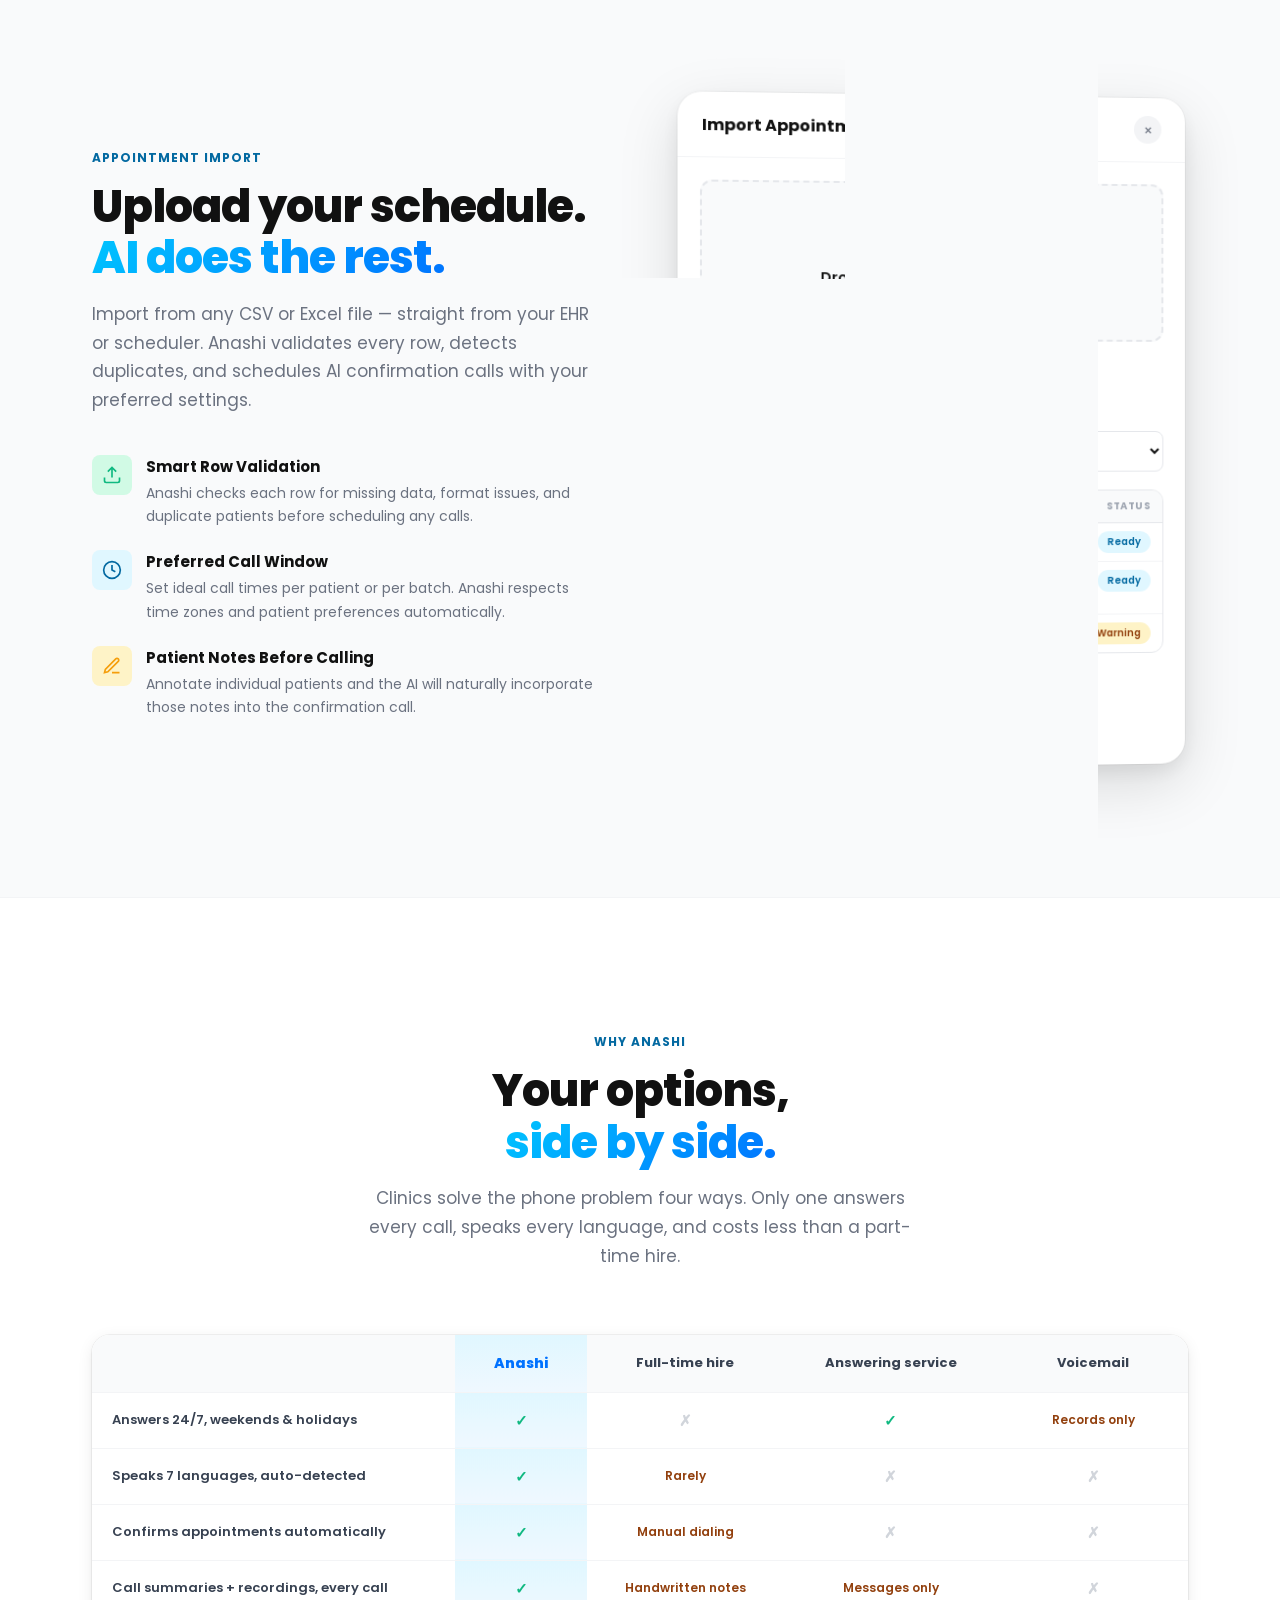
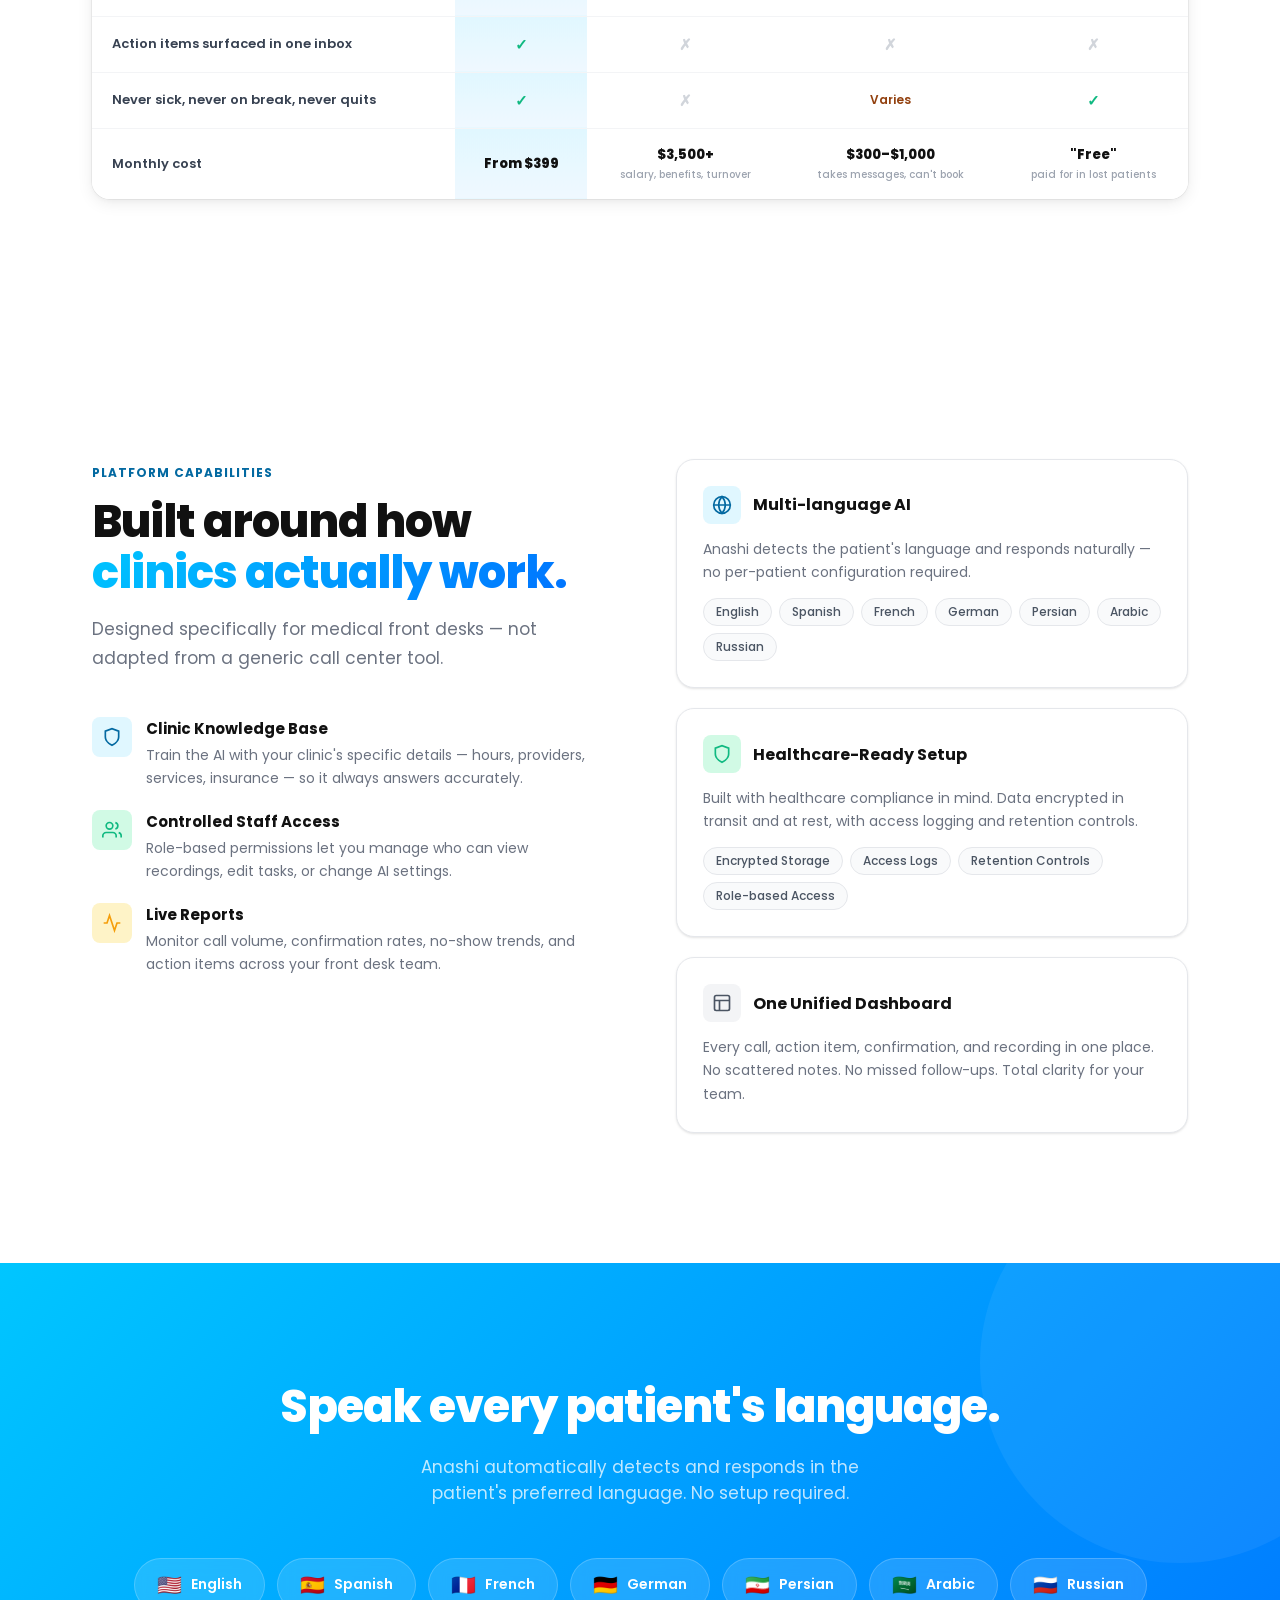
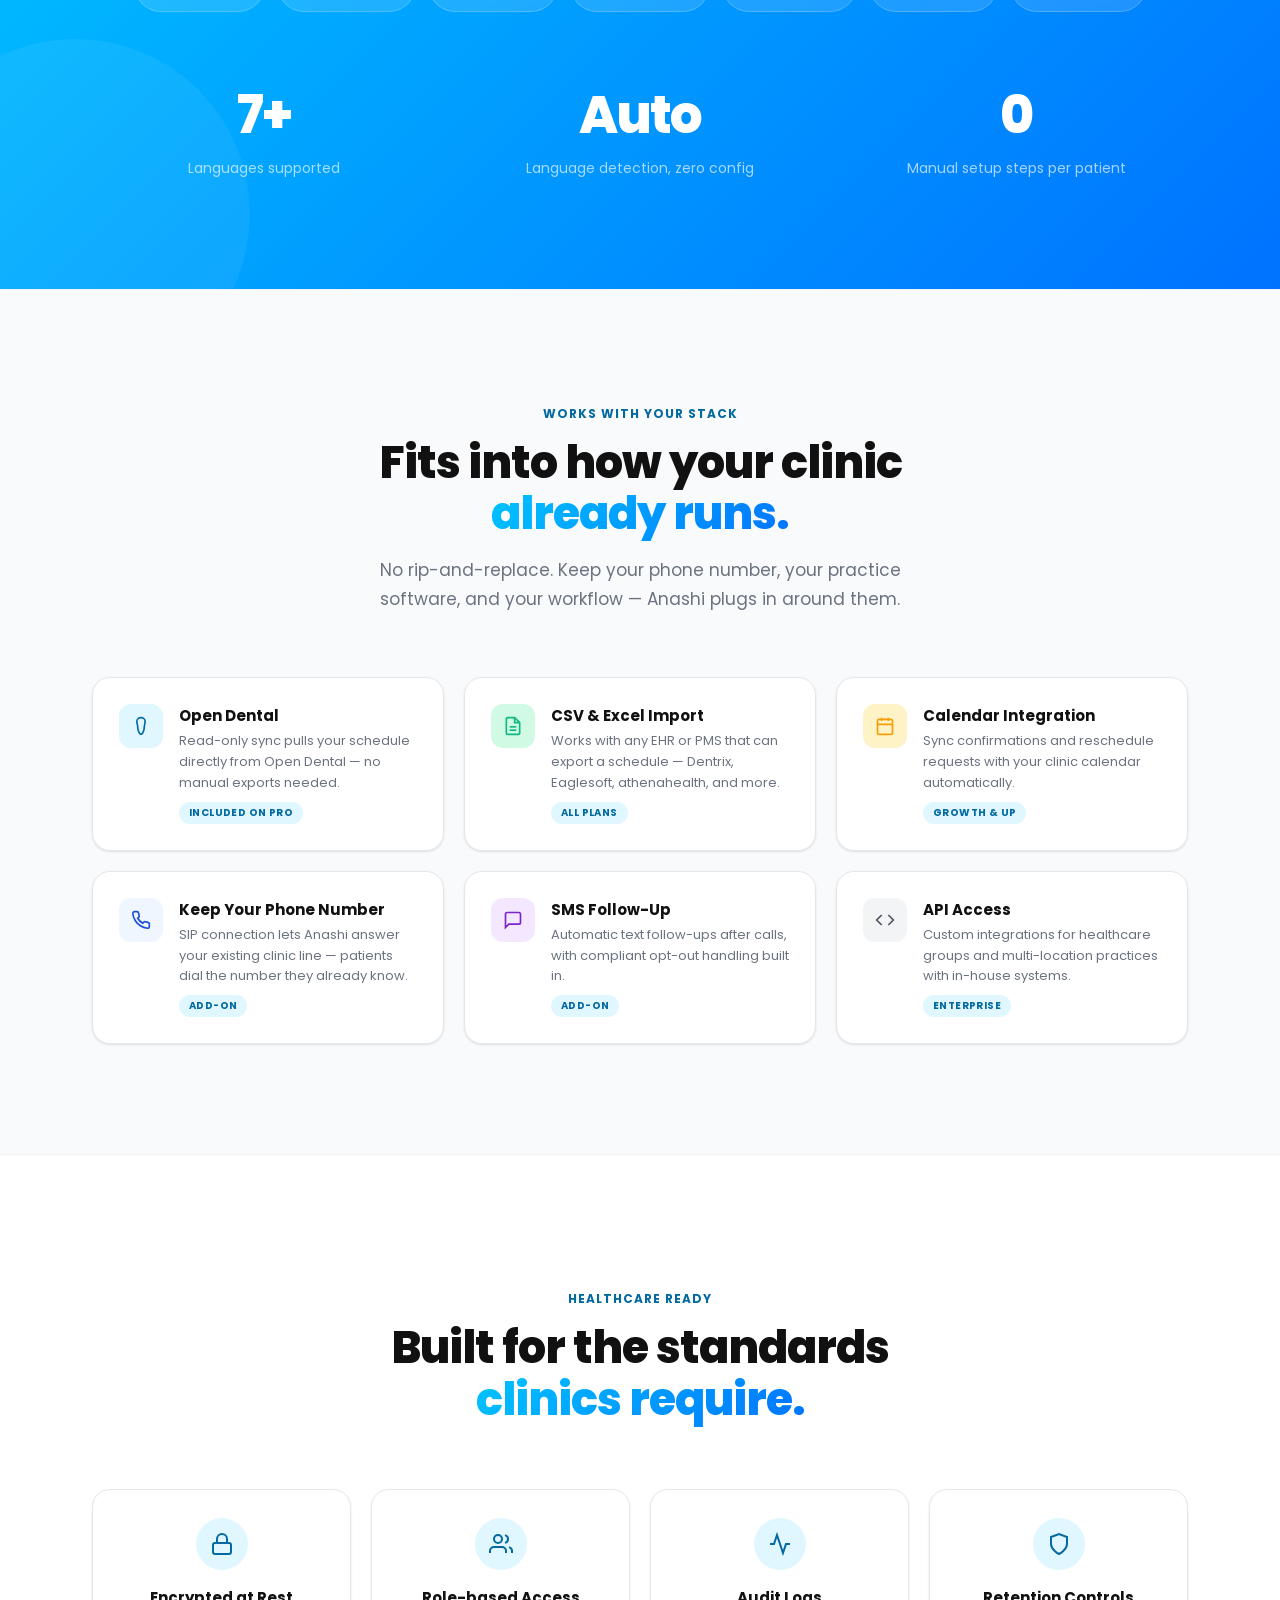
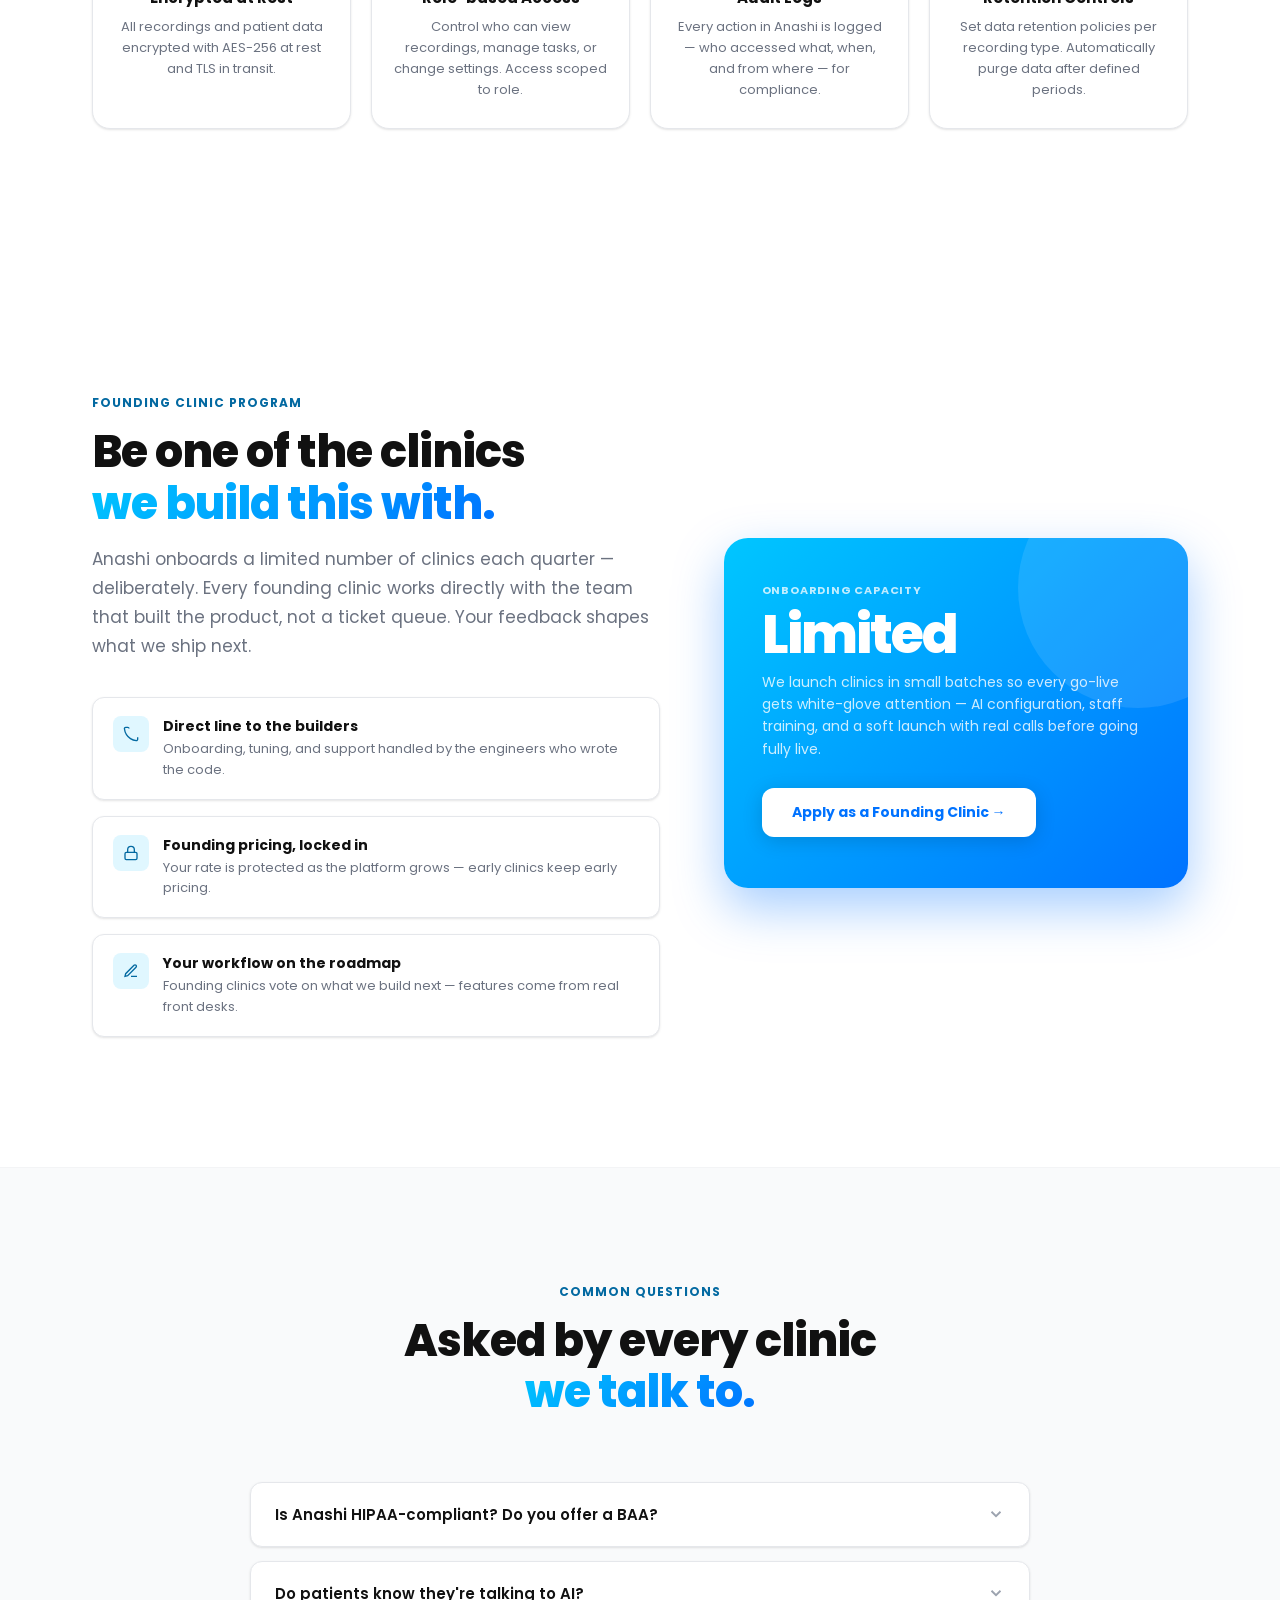
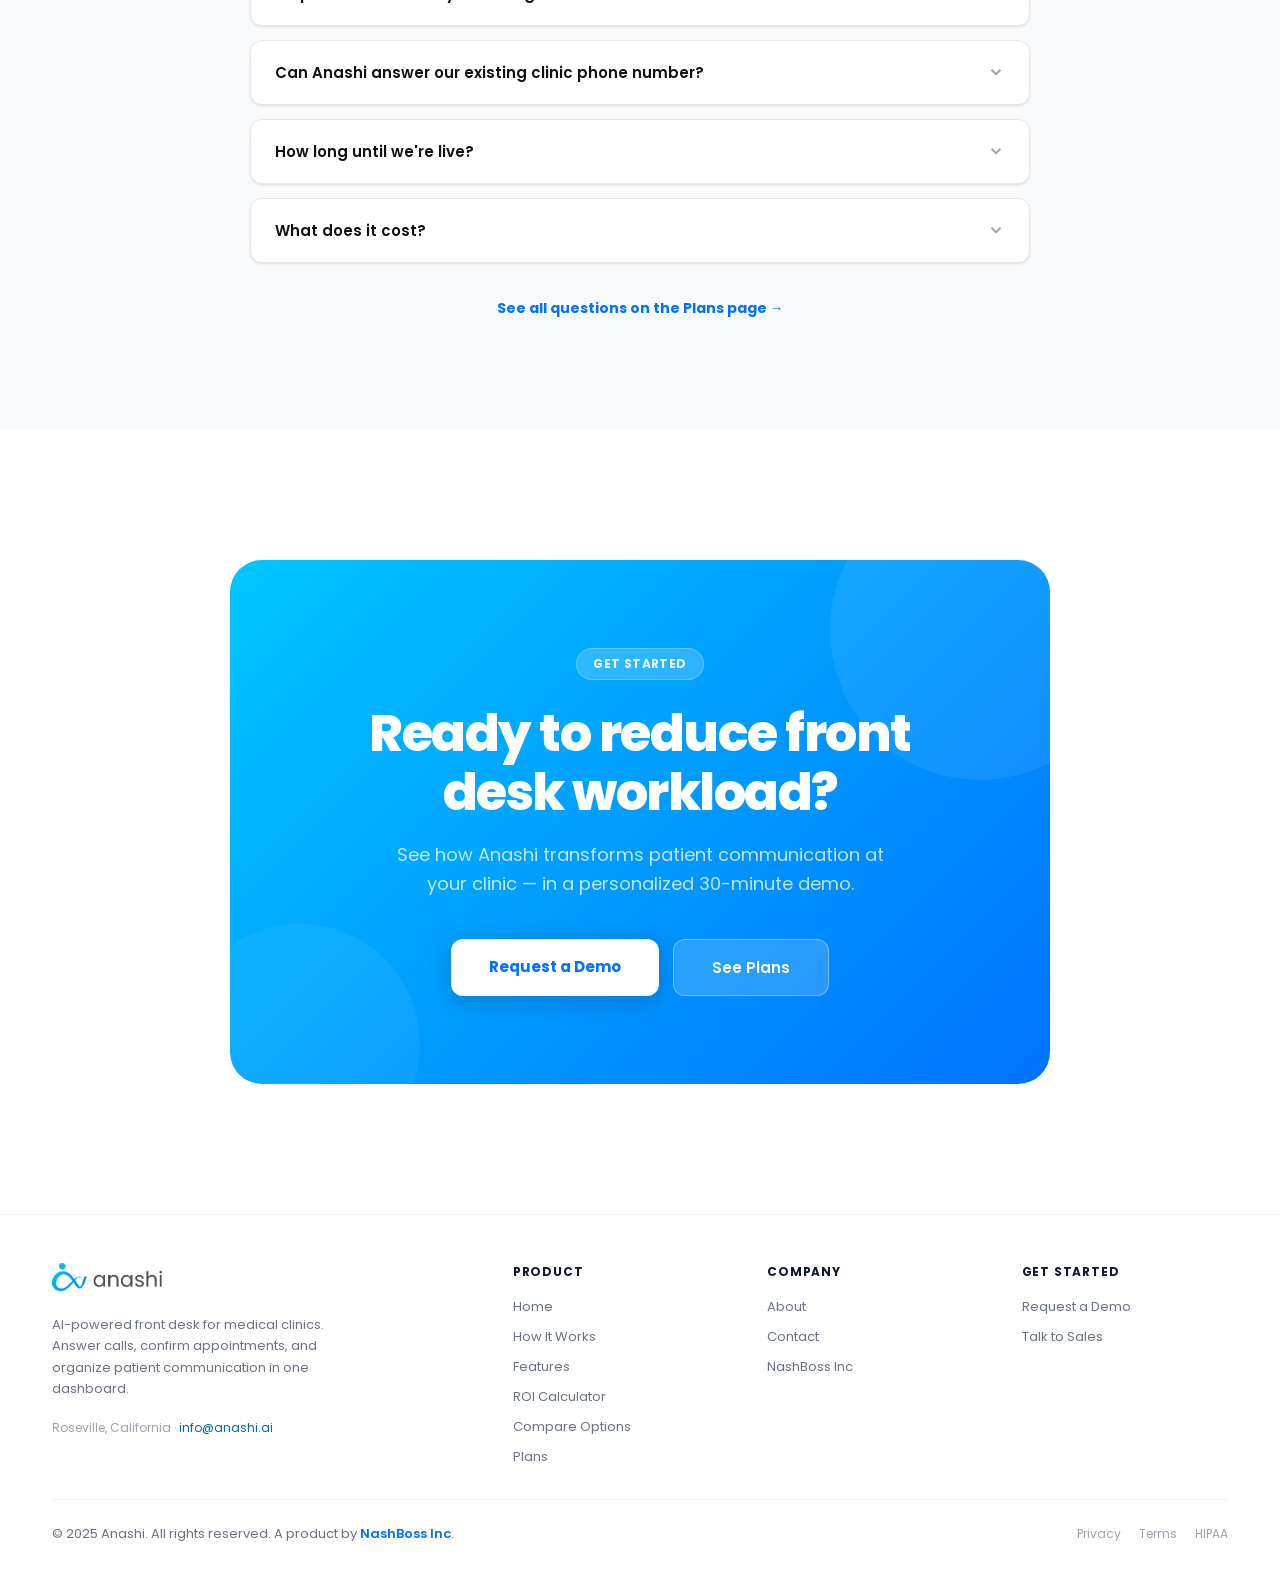
==== commit 2629e642: "new website" ====
--- a/index.html
+++ b/index.html
@@ -3,8 +3,28 @@
 <head>
 <meta charset="UTF-8">
 <meta name="viewport" content="width=device-width, initial-scale=1.0">
-<title>Anashi — AI Front Desk for Medical Clinics</title>
-<meta name="description" content="AI-powered front desk for medical clinics. Answer calls, confirm appointments, surface action items — all in one dashboard.">
+<title>Anashi — AI Front Desk for Medical & Dental Clinics | Answer Every Call, Confirm Every Appointment</title>
+<meta name="description" content="Anashi answers your clinic's calls 24/7 in 7 languages, confirms appointments automatically, and cuts no-shows — so no patient slips through the cracks. HIPAA-ready. Live in 2–4 weeks.">
+<meta property="og:type" content="website">
+<meta property="og:site_name" content="Anashi">
+<meta property="og:title" content="Anashi — AI Front Desk for Medical & Dental Clinics">
+<meta property="og:description" content="Every patient call answered. Every appointment confirmed. AI front desk in 7 languages, built for clinics.">
+<meta property="og:image" content="anashi-logo.png">
+<meta name="twitter:card" content="summary_large_image">
+<meta name="twitter:title" content="Anashi — AI Front Desk for Medical & Dental Clinics">
+<meta name="twitter:description" content="Every patient call answered. Every appointment confirmed. AI front desk in 7 languages, built for clinics.">
+<script type="application/ld+json">
+{
+  "@context": "https://schema.org",
+  "@type": "SoftwareApplication",
+  "name": "Anashi",
+  "applicationCategory": "BusinessApplication",
+  "operatingSystem": "Web",
+  "description": "AI front desk for medical and dental clinics. Answers patient calls 24/7 in 7 languages, confirms appointments, and organizes follow-ups in one dashboard.",
+  "offers": { "@type": "Offer", "price": "399", "priceCurrency": "USD", "priceValidUntil": "2026-12-31", "description": "Plans starting at $399/month" },
+  "publisher": { "@type": "Organization", "name": "NashBoss Inc", "url": "https://www.nashboss.com", "email": "info@anashi.ai", "address": { "@type": "PostalAddress", "addressLocality": "Roseville", "addressRegion": "CA", "addressCountry": "US" } }
+}
+</script>
 <link rel="icon" type="image/png" href="anashi-favicon.png">
 <link rel="preconnect" href="https://fonts.googleapis.com">
 <link rel="preconnect" href="https://fonts.gstatic.com" crossorigin>
@@ -1068,6 +1088,383 @@
 }
 .cta-btn-b:hover { background: rgba(255,255,255,.24); }
 
+/* ── PROBLEM / COST STATS ────────────────── */
+#problem {
+  padding: 110px 0;
+  background: var(--text);
+  position: relative; overflow: hidden;
+}
+#problem::before {
+  content: ''; position: absolute;
+  top: -180px; right: -140px; width: 520px; height: 520px;
+  background: radial-gradient(circle, rgba(0,114,255,.22) 0%, transparent 65%);
+  border-radius: 50%;
+}
+#problem .sec-ey { color: var(--cyan); }
+#problem .sec-h { color: var(--white); }
+#problem .sec-sub { color: rgba(255,255,255,.65); }
+.prob-grid {
+  display: grid; grid-template-columns: repeat(4,1fr); gap: 20px;
+  position: relative; z-index: 1;
+}
+.prob-card {
+  background: rgba(255,255,255,.05);
+  border: 1px solid rgba(255,255,255,.1);
+  border-radius: var(--r3); padding: 30px 26px;
+  transition: transform .35s, background .35s, border-color .35s;
+}
+.prob-card:hover {
+  transform: translateY(-6px);
+  background: rgba(255,255,255,.08);
+  border-color: rgba(0,198,255,.4);
+}
+.prob-val {
+  font-size: 46px; font-weight: 800; letter-spacing: -1.5px;
+  background: var(--grad);
+  -webkit-background-clip: text; background-clip: text;
+  -webkit-text-fill-color: transparent; color: transparent;
+  line-height: 1.1;
+}
+.prob-lbl { font-size: 14px; line-height: 1.6; color: rgba(255,255,255,.7); margin-top: 10px; }
+.prob-note {
+  text-align: center; margin-top: 40px;
+  font-size: 13px; color: rgba(255,255,255,.45);
+  position: relative; z-index: 1;
+}
+.prob-note a { color: var(--cyan); font-weight: 600; text-decoration: none; }
+.prob-note a:hover { text-decoration: underline; }
+
+/* ── SAMPLE CALL / LISTEN ────────────────── */
+#listen { padding: 130px 0; }
+.listen-layout {
+  display: grid; grid-template-columns: 1fr 1fr;
+  gap: 80px; align-items: center;
+}
+.listen-points { display: flex; flex-direction: column; gap: 18px; margin-top: 38px; }
+.lp {
+  display: flex; align-items: flex-start; gap: 13px;
+  font-size: 15px; color: var(--g600); line-height: 1.6;
+}
+.lp-ico {
+  width: 26px; height: 26px; border-radius: 50%; flex-shrink: 0;
+  background: var(--teal-bg); color: var(--teal);
+  display: flex; align-items: center; justify-content: center;
+  margin-top: 1px;
+}
+.listen-cta {
+  display: inline-flex; align-items: center; gap: 8px;
+  margin-top: 36px; font-size: 15px; font-weight: 700;
+  color: var(--blue); text-decoration: none;
+  transition: gap .25s;
+}
+.listen-cta:hover { gap: 13px; }
+.phone-mock {
+  width: 100%; max-width: 420px; margin: 0 auto;
+  background: var(--white);
+  border-radius: 28px;
+  box-shadow: var(--s4), 0 0 0 1px rgba(0,0,0,.05);
+  overflow: hidden;
+}
+.pm-head {
+  padding: 16px 20px; background: var(--grad);
+  display: flex; align-items: center; gap: 11px;
+}
+.pm-av {
+  width: 36px; height: 36px; border-radius: 50%;
+  background: rgba(255,255,255,.2);
+  display: flex; align-items: center; justify-content: center;
+}
+.pm-name { font-size: 14px; font-weight: 700; color: var(--white); }
+.pm-status { font-size: 11px; color: rgba(255,255,255,.75); display: flex; align-items: center; gap: 5px; }
+.pm-live-dot { width: 6px; height: 6px; border-radius: 50%; background: #4ade80; animation: pulse 1.6s infinite; }
+.pm-body { padding: 22px 18px 26px; display: flex; flex-direction: column; gap: 12px; min-height: 380px; }
+.bubble {
+  max-width: 84%; padding: 11px 15px;
+  border-radius: 16px; font-size: 13px; line-height: 1.55;
+  opacity: 0; transform: translateY(14px);
+  transition: opacity .5s ease, transform .5s ease;
+}
+.play .bubble { opacity: 1; transform: translateY(0); }
+.b-ai { align-self: flex-start; background: var(--g100); color: var(--text); border-bottom-left-radius: 4px; }
+.b-pt { align-self: flex-end; background: var(--grad); color: var(--white); border-bottom-right-radius: 4px; }
+.b-sys {
+  align-self: center; max-width: 100%;
+  background: var(--teal-bg); border: 1px solid rgba(0,198,255,.3);
+  color: var(--teal); font-size: 11px; font-weight: 700;
+  padding: 6px 14px; border-radius: 100px;
+  display: inline-flex; align-items: center; gap: 6px;
+}
+.b-who {
+  font-size: 10px; font-weight: 700; text-transform: uppercase;
+  letter-spacing: .5px; opacity: .55; margin-bottom: 4px;
+}
+.play .bubble:nth-child(1) { transition-delay: .1s; }
+.play .bubble:nth-child(2) { transition-delay: .7s; }
+.play .bubble:nth-child(3) { transition-delay: 1.3s; }
+.play .bubble:nth-child(4) { transition-delay: 1.9s; }
+.play .bubble:nth-child(5) { transition-delay: 2.5s; }
+.play .bubble:nth-child(6) { transition-delay: 3.1s; }
+.play .bubble:nth-child(7) { transition-delay: 3.7s; }
+
+/* ── ROI CALCULATOR ──────────────────────── */
+#roi {
+  padding: 130px 0;
+  background: var(--g50);
+  border-top: 1px solid var(--g100);
+  border-bottom: 1px solid var(--g100);
+}
+.roi-box {
+  display: grid; grid-template-columns: 1.1fr .9fr;
+  background: var(--white);
+  border-radius: var(--r4);
+  box-shadow: var(--s3), 0 0 0 1px rgba(0,0,0,.04);
+  overflow: hidden;
+}
+.roi-inputs { padding: 44px 44px 48px; }
+.roi-in-title { font-size: 17px; font-weight: 700; margin-bottom: 28px; }
+.roi-field { margin-bottom: 30px; }
+.roi-field:last-child { margin-bottom: 0; }
+.roi-field-head {
+  display: flex; align-items: center; justify-content: space-between;
+  margin-bottom: 12px;
+}
+.roi-field-lbl { font-size: 14px; font-weight: 600; color: var(--g700); }
+.roi-field-val {
+  font-size: 15px; font-weight: 800; color: var(--blue);
+  background: var(--teal-bg); padding: 4px 14px; border-radius: 100px;
+  min-width: 64px; text-align: center;
+}
+.roi-slider {
+  -webkit-appearance: none; appearance: none;
+  width: 100%; height: 6px; border-radius: 100px;
+  background: var(--g200); outline: none; cursor: pointer;
+}
+.roi-slider::-webkit-slider-thumb {
+  -webkit-appearance: none; appearance: none;
+  width: 22px; height: 22px; border-radius: 50%;
+  background: var(--grad); border: 3px solid var(--white);
+  box-shadow: 0 2px 10px rgba(0,114,255,.45); cursor: grab;
+}
+.roi-slider::-moz-range-thumb {
+  width: 18px; height: 18px; border-radius: 50%;
+  background: var(--blue); border: 3px solid var(--white);
+  box-shadow: 0 2px 10px rgba(0,114,255,.45); cursor: grab;
+}
+.roi-hint { font-size: 11px; color: var(--g400); margin-top: 8px; }
+.roi-result {
+  background: var(--text); color: var(--white);
+  padding: 44px 40px; display: flex; flex-direction: column;
+  justify-content: center; position: relative; overflow: hidden;
+}
+.roi-result::before {
+  content: ''; position: absolute;
+  top: -100px; right: -100px; width: 320px; height: 320px;
+  background: radial-gradient(circle, rgba(0,198,255,.25) 0%, transparent 65%);
+  border-radius: 50%;
+}
+.roi-res-lbl {
+  font-size: 11px; font-weight: 700; text-transform: uppercase;
+  letter-spacing: .8px; color: rgba(255,255,255,.55);
+  position: relative; z-index: 1;
+}
+.roi-res-val {
+  font-size: clamp(40px, 4vw, 56px); font-weight: 800; letter-spacing: -2px;
+  margin: 8px 0 4px; line-height: 1;
+  background: var(--grad);
+  -webkit-background-clip: text; background-clip: text;
+  -webkit-text-fill-color: transparent; color: transparent;
+  position: relative; z-index: 1;
+}
+.roi-res-sub { font-size: 13px; color: rgba(255,255,255,.6); position: relative; z-index: 1; }
+.roi-divider { height: 1px; background: rgba(255,255,255,.12); margin: 26px 0; position: relative; z-index: 1; }
+.roi-mini-row {
+  display: flex; align-items: center; justify-content: space-between;
+  font-size: 13px; margin-bottom: 12px; position: relative; z-index: 1;
+}
+.roi-mini-lbl { color: rgba(255,255,255,.6); }
+.roi-mini-val { font-weight: 700; }
+.roi-payback {
+  display: inline-flex; align-items: center; gap: 8px;
+  margin-top: 8px; padding: 9px 18px; border-radius: 100px;
+  background: rgba(16,185,129,.15); border: 1px solid rgba(16,185,129,.4);
+  font-size: 13px; font-weight: 700; color: #34d399;
+  position: relative; z-index: 1; align-self: flex-start;
+}
+.roi-cta-btn {
+  margin-top: 24px; padding: 14px 28px;
+  background: var(--grad); color: var(--white);
+  border: none; border-radius: var(--r2);
+  font-size: 14px; font-weight: 700; cursor: pointer;
+  font-family: 'Poppins', sans-serif; text-decoration: none;
+  display: inline-block; text-align: center;
+  box-shadow: 0 4px 18px rgba(0,114,255,.4);
+  transition: transform .2s; position: relative; z-index: 1;
+  align-self: flex-start;
+}
+.roi-cta-btn:hover { transform: translateY(-2px); }
+.roi-disclaimer {
+  margin-top: 26px; text-align: center;
+  font-size: 12px; color: var(--g400); line-height: 1.6;
+}
+
+/* ── COMPARISON ──────────────────────────── */
+#compare { padding: 130px 0; }
+.cmp-scroll { overflow-x: auto; border-radius: var(--r3); box-shadow: var(--s2), 0 0 0 1px rgba(0,0,0,.05); }
+.cmp-table { width: 100%; border-collapse: collapse; background: var(--white); min-width: 760px; }
+.cmp-table th, .cmp-table td {
+  padding: 16px 20px; text-align: center;
+  font-size: 13px; border-bottom: 1px solid var(--g100);
+}
+.cmp-table th {
+  font-size: 13px; font-weight: 700; color: var(--g700);
+  background: var(--g50); padding: 18px 20px;
+}
+.cmp-table td:first-child, .cmp-table th:first-child {
+  text-align: left; font-weight: 600; color: var(--g700);
+}
+.cmp-table tr:last-child td { border-bottom: none; }
+.cmp-anashi {
+  background: linear-gradient(180deg, #e0f7ff 0%, #eff8ff 100%) !important;
+  position: relative;
+}
+th.cmp-anashi { font-weight: 800; color: var(--blue) !important; font-size: 14px; }
+.cmp-yes { color: var(--green); font-weight: 800; font-size: 15px; }
+.cmp-no { color: var(--g300); font-weight: 700; font-size: 15px; }
+.cmp-part { color: var(--yellow-text); font-weight: 600; font-size: 12px; }
+.cmp-cost { font-weight: 800; color: var(--text); }
+.cmp-note-sm { display: block; font-size: 10px; font-weight: 500; color: var(--g400); margin-top: 2px; }
+
+/* ── INTEGRATIONS ────────────────────────── */
+#integrations {
+  padding: 110px 0;
+  background: var(--g50);
+  border-top: 1px solid var(--g100);
+  border-bottom: 1px solid var(--g100);
+}
+.int-grid { display: grid; grid-template-columns: repeat(3,1fr); gap: 20px; }
+.int-card {
+  background: var(--white); border: 1px solid var(--g200);
+  border-radius: var(--r3); padding: 26px;
+  display: flex; align-items: flex-start; gap: 16px;
+  box-shadow: var(--s1);
+  transition: transform .3s, box-shadow .3s;
+}
+.int-card:hover { transform: translateY(-5px); box-shadow: var(--s3); }
+.int-ico {
+  width: 44px; height: 44px; border-radius: var(--r2); flex-shrink: 0;
+  display: flex; align-items: center; justify-content: center;
+}
+.int-title { font-size: 15px; font-weight: 700; color: var(--text); }
+.int-desc { font-size: 13px; line-height: 1.6; color: var(--g500); margin-top: 4px; }
+.int-badge {
+  display: inline-block; margin-top: 8px;
+  font-size: 10px; font-weight: 700; text-transform: uppercase;
+  letter-spacing: .4px; padding: 3px 10px; border-radius: 100px;
+  background: var(--teal-bg); color: var(--teal);
+}
+
+/* ── FOUNDING CLINIC PROGRAM ─────────────── */
+#founding { padding: 130px 0; }
+.found-box {
+  display: grid; grid-template-columns: 1.1fr .9fr; gap: 64px;
+  align-items: center;
+}
+.found-perks { display: flex; flex-direction: column; gap: 16px; margin-top: 36px; }
+.found-perk {
+  display: flex; align-items: flex-start; gap: 14px;
+  padding: 18px 20px; background: var(--white);
+  border: 1px solid var(--g200); border-radius: var(--r2);
+  box-shadow: var(--s1);
+  transition: transform .3s, box-shadow .3s;
+}
+.found-perk:hover { transform: translateX(6px); box-shadow: var(--s2); }
+.found-perk-ico {
+  width: 36px; height: 36px; border-radius: var(--r1); flex-shrink: 0;
+  background: var(--teal-bg);
+  display: flex; align-items: center; justify-content: center;
+}
+.found-perk-title { font-size: 14px; font-weight: 700; color: var(--text); }
+.found-perk-desc { font-size: 13px; color: var(--g500); line-height: 1.6; margin-top: 2px; }
+.found-visual {
+  background: var(--grad); border-radius: var(--r4);
+  padding: 44px 38px; color: var(--white);
+  position: relative; overflow: hidden;
+  box-shadow: 0 20px 50px rgba(0,114,255,.35);
+}
+.found-visual::before {
+  content: ''; position: absolute;
+  top: -70px; right: -70px; width: 240px; height: 240px;
+  border-radius: 50%; background: rgba(255,255,255,.1);
+}
+.found-slots-lbl {
+  font-size: 11px; font-weight: 700; text-transform: uppercase;
+  letter-spacing: .8px; color: rgba(255,255,255,.75);
+}
+.found-slots-val { font-size: 54px; font-weight: 800; letter-spacing: -2px; line-height: 1.1; margin: 6px 0; }
+.found-slots-sub { font-size: 14px; color: rgba(255,255,255,.8); line-height: 1.6; }
+.found-visual-cta {
+  display: inline-block; margin-top: 28px;
+  padding: 14px 30px; background: var(--white); color: var(--blue);
+  border-radius: var(--r2); font-size: 14px; font-weight: 700;
+  text-decoration: none; box-shadow: 0 4px 20px rgba(0,0,0,.15);
+  transition: transform .2s; position: relative; z-index: 1;
+}
+.found-visual-cta:hover { transform: translateY(-2px); }
+
+/* ── FAQ (home) ──────────────────────────── */
+#faq {
+  padding: 110px 0;
+  background: var(--g50);
+  border-top: 1px solid var(--g100);
+}
+.faq-list { max-width: 780px; margin: 0 auto; display: flex; flex-direction: column; gap: 14px; }
+.faq-item {
+  background: var(--white); border: 1px solid var(--g200);
+  border-radius: var(--r2); overflow: hidden; box-shadow: var(--s1);
+}
+.faq-q {
+  width: 100%; display: flex; align-items: center; justify-content: space-between;
+  gap: 16px; padding: 20px 24px;
+  background: none; border: none; cursor: pointer;
+  font-family: 'Poppins', sans-serif;
+  font-size: 15px; font-weight: 600; color: var(--text); text-align: left;
+}
+.faq-chev { flex-shrink: 0; transition: transform .3s; color: var(--g400); }
+.faq-item.open .faq-chev { transform: rotate(180deg); color: var(--blue); }
+.faq-a {
+  max-height: 0; overflow: hidden;
+  transition: max-height .4s cubic-bezier(.16,1,.3,1);
+}
+.faq-a-inner {
+  padding: 0 24px 22px;
+  font-size: 14px; line-height: 1.75; color: var(--g500);
+}
+.faq-more { text-align: center; margin-top: 32px; }
+.faq-more a { font-size: 14px; font-weight: 700; color: var(--blue); text-decoration: none; }
+.faq-more a:hover { text-decoration: underline; }
+
+/* ── STAGGERED TABLE ROWS & ROI BUMP ─────── */
+.cmp-table tbody tr { opacity: 0; transform: translateY(16px); }
+.cmp-scroll.in tbody tr { animation: rowIn .6s cubic-bezier(.16,1,.3,1) forwards; }
+.cmp-scroll.in tbody tr:nth-child(1) { animation-delay: .05s; }
+.cmp-scroll.in tbody tr:nth-child(2) { animation-delay: .13s; }
+.cmp-scroll.in tbody tr:nth-child(3) { animation-delay: .21s; }
+.cmp-scroll.in tbody tr:nth-child(4) { animation-delay: .29s; }
+.cmp-scroll.in tbody tr:nth-child(5) { animation-delay: .37s; }
+.cmp-scroll.in tbody tr:nth-child(6) { animation-delay: .45s; }
+.cmp-scroll.in tbody tr:nth-child(7) { animation-delay: .53s; }
+@keyframes rowIn { to { opacity: 1; transform: translateY(0); } }
+@keyframes bumpPop {
+  0% { transform: scale(1); }
+  40% { transform: scale(1.05); }
+  100% { transform: scale(1); }
+}
+.roi-res-val.bump { animation: bumpPop .35s ease; }
+
+/* Floating mini-cards get a continuous gentle drift */
+.h-float { will-change: transform; }
+.hero-card-main { will-change: transform; }
+
 /* ── RESPONSIVE ──────────────────────────── */
 @media (max-width: 960px) {
   #hero {
@@ -1076,40 +1473,10 @@
     gap: 40px; min-height: auto;
   }
   .hero-right { display: none; }
-  .story-outer {
-    display: flex; flex-direction: column;
-    padding: 0 16px; gap: 0;
-    max-width: 100%;
-  }
-  .story-col-l { padding: 0; width: 100%; }
-  .story-col-r {
-    order: -1;
-    position: sticky;
-    top: 0;
-    height: auto;
-    padding: 64px 0 16px;
-    width: 100%;
-    display: flex; justify-content: center; align-items: flex-start;
-    z-index: 5;
-    background: #fff;
-  }
-  .pw {
-    width: 92%;
-    max-width: 360px;
-    min-height: 480px;
-    margin: 0 auto;
-  }
-  .panel { padding: 16px; top: 44px; }
-  .call-ring { transform: scale(.78); transform-origin: top center; }
-  .step {
-    padding: 18vh 0;
-    min-height: 0;
-    opacity: 1;
-  }
-  .step.on { transform: translateX(0); }
-  .step:first-child { padding-top: 24px; }
-  .step:last-child { padding-bottom: 24px; }
-  .step-desc { opacity: 1; }
+  .story-outer { grid-template-columns: 1fr; padding: 0 24px; gap: 0; }
+  .story-col-r { position: relative; height: auto; padding: 24px 0 40px; }
+  .panel { position: relative; top: 0; opacity: 1; pointer-events: auto; }
+  .panel:not(:first-child) { display: none; }
   .feat-grid { grid-template-columns: 1fr; }
   .import-layout { grid-template-columns: 1fr; gap: 40px; }
   .plat-layout { grid-template-columns: 1fr; }
@@ -1120,10 +1487,24 @@
   .cta-box { padding: 52px 28px; }
   .lang-wrap { padding: 0 24px; }
   #features, #import, #platform, #security { padding: 80px 0; }
+  #problem, #listen, #roi, #compare, #integrations, #founding, #faq { padding: 80px 0; }
+  .prob-grid { grid-template-columns: 1fr 1fr; gap: 14px; }
+  .prob-val { font-size: 36px; }
+  .listen-layout { grid-template-columns: 1fr; gap: 44px; }
+  .roi-box { grid-template-columns: 1fr; }
+  .roi-inputs { padding: 30px 24px; }
+  .roi-result { padding: 34px 24px; }
+  .int-grid { grid-template-columns: 1fr; }
+  .found-box { grid-template-columns: 1fr; gap: 40px; }
+}
+@media (max-width: 560px) {
+  .prob-grid { grid-template-columns: 1fr; }
 }
 </style>
 </head>
 <body>
+
+<div class="scroll-progress" id="scrollProgress"></div>
 
 <!-- ══ NAV ════════════════════════════════════════ -->
 <nav id="nav">
@@ -1132,9 +1513,10 @@
   </a>
   <div class="nav-links">
     <a href="index.html" class="active">Home</a>
+    <a href="#features">Features</a>
+    <a href="#roi">ROI</a>
     <a href="pricing.html">Plans</a>
     <a href="about.html">About</a>
-    <a href="#features">Features</a>
   </div>
   <div class="nav-ctas">
     <a href="https://www.nashboss.com/anashi-fomrs" target="_blank" rel="noopener" class="btn-nav-primary">Request a Demo</a>
@@ -1146,9 +1528,10 @@
 
 <div class="mobile-menu" id="mobileMenu">
   <a href="index.html">Home</a>
+  <a href="#features">Features</a>
+  <a href="#roi">ROI</a>
   <a href="pricing.html">Plans</a>
   <a href="about.html">About</a>
-  <a href="#features">Features</a>
   <a href="https://www.nashboss.com/anashi-fomrs" target="_blank" rel="noopener" class="btn-nav-primary">Request a Demo</a>
 </div>
 
@@ -1157,10 +1540,10 @@
   <div class="hero-left">
     <div class="hero-eyebrow">
       <div class="eyebrow-dot"></div>
-      AI Front Desk Platform
-    </div>
-    <h1 class="hero-h">AI Front Desk for<br><span class="grad-text">Medical Clinics</span></h1>
-    <p class="hero-sub">Anashi helps clinics answer patient calls, confirm appointments, surface action items, and organize patient communication in one intelligent dashboard.</p>
+      AI Front Desk for Medical &amp; Dental Clinics
+    </div>
+    <h1 class="hero-h">Every call answered.<br><span class="grad-text shimmer">Every appointment confirmed.</span></h1>
+    <p class="hero-sub">Anashi answers your clinic's phones 24/7 in 7 languages, confirms appointments automatically, and hands your front desk a clear list of what needs attention — so no patient ever slips through the cracks.</p>
     <div class="hero-btns">
       <a href="https://www.nashboss.com/anashi-fomrs" target="_blank" rel="noopener" class="btn-hero-a">
         <svg width="16" height="16" viewBox="0 0 24 24" fill="none" stroke="currentColor" stroke-width="2.2"><rect x="3" y="4" width="18" height="18" rx="2"/><path d="M16 2v4M8 2v4M3 10h18"/></svg>
@@ -1173,7 +1556,8 @@
     </div>
     <div class="hero-trust">
       <div class="trust-item"><span class="trust-icon">✓</span> HIPAA-ready</div>
-      <div class="trust-item"><span class="trust-icon">✓</span> Multi-language AI</div>
+      <div class="trust-item"><span class="trust-icon">✓</span> 7 languages, auto-detected</div>
+      <div class="trust-item"><span class="trust-icon">✓</span> Live in 2–4 weeks</div>
       <div class="trust-item"><span class="trust-icon">✓</span> No hardware needed</div>
     </div>
   </div>
@@ -1226,10 +1610,10 @@
           <div class="pill pill-yellow"><div class="pill-dot"></div>Pending</div>
         </div>
         <div class="hc-row">
-          <div class="hc-av" style="background:#fee2e2;color:#991b1b">AN</div>
+          <div class="hc-av" style="background:#fee2e2;color:#991b1b">RM</div>
           <div class="hc-info">
-            <div class="hc-name">Ali Nazari</div>
-            <div class="hc-meta">No answer · 3 attempts · Persian</div>
+            <div class="hc-name">Ryan Mitchell</div>
+            <div class="hc-meta">No answer · 3 attempts · Retrying</div>
           </div>
           <div class="pill pill-red"><div class="pill-dot"></div>Action Needed</div>
         </div>
@@ -1248,6 +1632,36 @@
       <div class="hf-val">Reschedule Maria R.</div>
       <div style="margin-top:6px"><div class="pill pill-yellow" style="font-size:10px">Pending</div></div>
     </div>
+  </div>
+</section>
+
+<!-- ══ PROBLEM / COST ═════════════════════════════ -->
+<section id="problem">
+  <div class="sec-wrap">
+    <div class="sec-head ctr reveal">
+      <div class="sec-ey">The Cost of a Busy Front Desk</div>
+      <h2 class="sec-h" style="color:#fff">Missed calls are<br><span class="grad-text shimmer">missed patients.</span></h2>
+      <p class="sec-sub">Your front desk can only do one thing at a time. Every ring that goes unanswered — at lunch, after hours, during a rush — is revenue walking to the clinic down the street.</p>
+    </div>
+    <div class="prob-grid">
+      <div class="prob-card reveal">
+        <div class="prob-val"><span data-count="30">0</span>%+</div>
+        <div class="prob-lbl">of calls to clinics go unanswered during peak hours, lunch breaks, and after closing</div>
+      </div>
+      <div class="prob-card reveal d1">
+        <div class="prob-val">1 in <span data-count="5">0</span></div>
+        <div class="prob-lbl">appointments becomes a no-show when patients aren't reminded and confirmed</div>
+      </div>
+      <div class="prob-card reveal d2">
+        <div class="prob-val">$<span data-count="200">0</span></div>
+        <div class="prob-lbl">average revenue lost with every empty chair or exam room from a single no-show</div>
+      </div>
+      <div class="prob-card reveal d3">
+        <div class="prob-val"><span data-count="80">0</span>%</div>
+        <div class="prob-lbl">of callers who reach voicemail hang up without leaving a message — most call a competitor next</div>
+      </div>
+    </div>
+    <p class="prob-note reveal">Figures are industry averages across medical and dental practices. Run your own numbers in the <a href="#roi">ROI calculator</a> below.</p>
   </div>
 </section>
 
@@ -1466,7 +1880,7 @@
             <div class="ar-item">
               <div class="ar-source-tag ar-src-out">Outbound</div>
               <div class="ar-body">
-                <div class="ar-name">Ali Nazari</div>
+                <div class="ar-name">Ryan Mitchell</div>
                 <div class="ar-action">3 confirmation attempts · No answer</div>
               </div>
               <div class="pill pill-red" style="font-size:10px">No Answer</div>
@@ -1538,7 +1952,7 @@
             <div class="ob-row">
               <div class="ob-av" style="background:#fef3c7;color:#92400e">AB</div>
               <div class="ob-info">
-                <div class="ob-name">Abbas Gholi</div>
+                <div class="ob-name">Aaron Brooks</div>
                 <div class="ob-meta">Queued · Jun 6, 9:00 AM</div>
               </div>
               <div class="pill pill-yellow" style="font-size:10px">Queued</div>
@@ -1565,8 +1979,8 @@
           </div>
           <div class="retry-items">
             <div class="retry-row voicemail-row">
-              <div class="r-av" style="background:#f3e8ff;color:#7e22ce">AN</div>
-              <div style="flex:1"><div class="r-name">Ali Nazari</div><div class="r-sub">Voicemail left · Reminder message delivered</div></div>
+              <div class="r-av" style="background:#f3e8ff;color:#7e22ce">RM</div>
+              <div style="flex:1"><div class="r-name">Ryan Mitchell</div><div class="r-sub">Voicemail left · Reminder message delivered</div></div>
               <div class="pill" style="font-size:10px;background:#f3e8ff;color:#7e22ce"><div class="pill-dot"></div>Voicemail</div>
             </div>
             <div class="retry-row">
@@ -1627,6 +2041,62 @@
   </div>
 </section>
 
+<!-- ══ SAMPLE CALL ════════════════════════════════ -->
+<section id="listen">
+  <div class="sec-wrap">
+    <div class="listen-layout">
+      <div>
+        <div class="sec-ey reveal-slide-l">Hear the Difference</div>
+        <h2 class="sec-h reveal-slide-l">This is what your<br><span class="grad-text">patients experience.</span></h2>
+        <p class="sec-sub reveal-slide-l">No hold music. No "please call back during business hours." A calm, professional voice that helps them in their own language — every single time.</p>
+        <div class="listen-points">
+          <div class="lp reveal-slide-l d1">
+            <div class="lp-ico"><svg width="13" height="13" viewBox="0 0 24 24" fill="none" stroke="currentColor" stroke-width="2.5"><polyline points="20 6 9 17 4 12"/></svg></div>
+            <div><strong>Answers within seconds</strong> — day, night, weekends, and holidays. Patients never hit voicemail.</div>
+          </div>
+          <div class="lp reveal-slide-l d2">
+            <div class="lp-ico"><svg width="13" height="13" viewBox="0 0 24 24" fill="none" stroke="currentColor" stroke-width="2.5"><polyline points="20 6 9 17 4 12"/></svg></div>
+            <div><strong>Switches language mid-call</strong> the moment a patient speaks Spanish, Persian, Arabic, or any of 7 languages.</div>
+          </div>
+          <div class="lp reveal-slide-l d3">
+            <div class="lp-ico"><svg width="13" height="13" viewBox="0 0 24 24" fill="none" stroke="currentColor" stroke-width="2.5"><polyline points="20 6 9 17 4 12"/></svg></div>
+            <div><strong>Transparent by design</strong> — the AI introduces itself honestly, with greeting language you approve during onboarding.</div>
+          </div>
+        </div>
+        <a href="https://www.nashboss.com/anashi-fomrs" target="_blank" rel="noopener" class="listen-cta reveal-slide-l d4">Want to hear it live on your own clinic's scenarios? Request a demo <span>→</span></a>
+      </div>
+      <div class="reveal-slide-r">
+        <div class="phone-mock" id="phoneMock">
+          <div class="pm-head">
+            <div class="pm-av">
+              <svg width="18" height="18" viewBox="0 0 24 24" fill="none" stroke="#fff" stroke-width="2"><path d="M22 16.92v3a2 2 0 01-2.18 2 19.79 19.79 0 01-8.63-3.07 19.5 19.5 0 01-6-6 19.79 19.79 0 01-3.07-8.67A2 2 0 014.11 2h3a2 2 0 012 1.72 12.84 12.84 0 00.7 2.81 2 2 0 01-.45 2.11L8.09 9.91a16 16 0 006 6l1.27-1.27a2 2 0 012.11-.45 12.84 12.84 0 002.81.7A2 2 0 0122 16.92z"/></svg>
+            </div>
+            <div>
+              <div class="pm-name">Anashi · Live Call</div>
+              <div class="pm-status"><div class="pm-live-dot"></div> Recording &amp; transcribing</div>
+            </div>
+          </div>
+          <div class="pm-body">
+            <div class="bubble b-ai"><div class="b-who">Anashi AI</div>Thank you for calling Riverside Dental. This is the clinic's AI assistant — how can I help you today?</div>
+            <div class="bubble b-pt"><div class="b-who">Patient</div>Hola… eh, ¿puedo hablar en español?</div>
+            <div class="bubble b-sys">
+              <svg width="11" height="11" viewBox="0 0 24 24" fill="none" stroke="currentColor" stroke-width="2"><circle cx="12" cy="12" r="10"/><path d="M2 12h20M12 2a15.3 15.3 0 014 10 15.3 15.3 0 01-4 10 15.3 15.3 0 01-4-10 15.3 15.3 0 014-10z"/></svg>
+              Language detected — switched to Spanish
+            </div>
+            <div class="bubble b-ai"><div class="b-who">Anashi AI</div>¡Por supuesto! Veo que tiene una cita el martes a las 3:00 pm con la Dra. Chen. ¿Le gustaría confirmarla o cambiarla?</div>
+            <div class="bubble b-pt"><div class="b-who">Patient</div>Necesito cambiarla — solo puedo por las mañanas.</div>
+            <div class="bubble b-ai"><div class="b-who">Anashi AI</div>Entendido. He registrado su preferencia por las mañanas y el equipo le llamará hoy para reagendar. ¿Algo más?</div>
+            <div class="bubble b-sys">
+              <svg width="11" height="11" viewBox="0 0 24 24" fill="none" stroke="currentColor" stroke-width="2"><polyline points="9 11 12 14 22 4"/><path d="M21 12v7a2 2 0 01-2 2H5a2 2 0 01-2-2V5a2 2 0 012-2h11"/></svg>
+              Call summarized · Action item created · Recording saved
+            </div>
+          </div>
+        </div>
+      </div>
+    </div>
+  </div>
+</section>
+
 <!-- ══ FEATURES ═══════════════════════════════════ -->
 <section id="features">
   <div class="sec-wrap">
@@ -1679,6 +2149,70 @@
         <div class="feat-desc">Track call volume, confirmation rates, action items, and team performance. Real-time visibility your clinic has never had before.</div>
       </div>
     </div>
+  </div>
+</section>
+
+<!-- ══ ROI CALCULATOR ═════════════════════════════ -->
+<section id="roi">
+  <div class="sec-wrap">
+    <div class="sec-head ctr reveal">
+      <div class="sec-ey">ROI Calculator</div>
+      <h2 class="sec-h">What is your front desk<br><span class="grad-text">leaving on the table?</span></h2>
+      <p class="sec-sub">Move the sliders to match your clinic. See what recovered calls and fewer no-shows are worth every month.</p>
+    </div>
+    <div class="roi-box reveal-scale">
+      <div class="roi-inputs">
+        <div class="roi-in-title">Your clinic today</div>
+        <div class="roi-field">
+          <div class="roi-field-head">
+            <div class="roi-field-lbl">Missed calls per week</div>
+            <div class="roi-field-val" id="roiMissedVal">15</div>
+          </div>
+          <input type="range" class="roi-slider" id="roiMissed" min="0" max="60" step="1" value="15">
+          <div class="roi-hint">Calls that hit voicemail, ring out, or come in after hours</div>
+        </div>
+        <div class="roi-field">
+          <div class="roi-field-head">
+            <div class="roi-field-lbl">No-shows per week</div>
+            <div class="roi-field-val" id="roiNoShowVal">8</div>
+          </div>
+          <input type="range" class="roi-slider" id="roiNoShow" min="0" max="40" step="1" value="8">
+          <div class="roi-hint">Booked patients who don't turn up</div>
+        </div>
+        <div class="roi-field">
+          <div class="roi-field-head">
+            <div class="roi-field-lbl">Average appointment value</div>
+            <div class="roi-field-val" id="roiValueVal">$180</div>
+          </div>
+          <input type="range" class="roi-slider" id="roiValue" min="50" max="500" step="10" value="180">
+          <div class="roi-hint">Average revenue per completed visit</div>
+        </div>
+      </div>
+      <div class="roi-result">
+        <div class="roi-res-lbl">Estimated Recoverable Revenue</div>
+        <div class="roi-res-val" id="roiTotal">$0</div>
+        <div class="roi-res-sub">per month, with every call answered and appointments confirmed</div>
+        <div class="roi-divider"></div>
+        <div class="roi-mini-row">
+          <div class="roi-mini-lbl">Missed calls converted to visits*</div>
+          <div class="roi-mini-val" id="roiFromCalls">$0</div>
+        </div>
+        <div class="roi-mini-row">
+          <div class="roi-mini-lbl">No-shows prevented by confirmations*</div>
+          <div class="roi-mini-val" id="roiFromNoShows">$0</div>
+        </div>
+        <div class="roi-mini-row">
+          <div class="roi-mini-lbl">Anashi plans start at</div>
+          <div class="roi-mini-val">$399 / mo</div>
+        </div>
+        <div class="roi-payback" id="roiPayback">
+          <svg width="14" height="14" viewBox="0 0 24 24" fill="none" stroke="currentColor" stroke-width="2.5"><polyline points="23 6 13.5 15.5 8.5 10.5 1 18"/><polyline points="17 6 23 6 23 12"/></svg>
+          <span id="roiPaybackText">≈ 12× return on the Starter plan</span>
+        </div>
+        <a href="https://www.nashboss.com/anashi-fomrs" target="_blank" rel="noopener" class="roi-cta-btn">Get My Custom Proposal →</a>
+      </div>
+    </div>
+    <p class="roi-disclaimer reveal">*Conservative assumptions: 30% of recovered calls become booked visits; confirmations prevent 30% of no-shows. Estimates only — actual results depend on your call volume, specialty, and workflow. We'll model your real numbers during the demo.</p>
   </div>
 </section>
 
@@ -1770,7 +2304,7 @@
                 <div class="im-cell"><div class="pill pill-cyan" style="font-size:10px">Ready</div></div>
               </div>
               <div class="im-td">
-                <div class="im-cell" style="color:var(--yellow-text)">Ali Nazari</div>
+                <div class="im-cell" style="color:var(--yellow-text)">Ryan Mitchell</div>
                 <div class="im-cell">Jun 6, 9am</div>
                 <div class="im-cell">Dr. Chen</div>
                 <div class="im-cell"><div class="pill pill-yellow" style="font-size:10px">Warning</div></div>
@@ -1783,6 +2317,81 @@
           </div>
         </div>
       </div>
+    </div>
+  </div>
+</section>
+
+<!-- ══ COMPARISON ═════════════════════════════════ -->
+<section id="compare">
+  <div class="sec-wrap">
+    <div class="sec-head ctr reveal">
+      <div class="sec-ey">Why Anashi</div>
+      <h2 class="sec-h">Your options,<br><span class="grad-text">side by side.</span></h2>
+      <p class="sec-sub">Clinics solve the phone problem four ways. Only one answers every call, speaks every language, and costs less than a part-time hire.</p>
+    </div>
+    <div class="cmp-scroll reveal">
+      <table class="cmp-table">
+        <thead>
+          <tr>
+            <th></th>
+            <th class="cmp-anashi">Anashi</th>
+            <th>Full-time hire</th>
+            <th>Answering service</th>
+            <th>Voicemail</th>
+          </tr>
+        </thead>
+        <tbody>
+          <tr>
+            <td>Answers 24/7, weekends &amp; holidays</td>
+            <td class="cmp-anashi"><span class="cmp-yes">✓</span></td>
+            <td><span class="cmp-no">✗</span></td>
+            <td><span class="cmp-yes">✓</span></td>
+            <td><span class="cmp-part">Records only</span></td>
+          </tr>
+          <tr>
+            <td>Speaks 7 languages, auto-detected</td>
+            <td class="cmp-anashi"><span class="cmp-yes">✓</span></td>
+            <td><span class="cmp-part">Rarely</span></td>
+            <td><span class="cmp-no">✗</span></td>
+            <td><span class="cmp-no">✗</span></td>
+          </tr>
+          <tr>
+            <td>Confirms appointments automatically</td>
+            <td class="cmp-anashi"><span class="cmp-yes">✓</span></td>
+            <td><span class="cmp-part">Manual dialing</span></td>
+            <td><span class="cmp-no">✗</span></td>
+            <td><span class="cmp-no">✗</span></td>
+          </tr>
+          <tr>
+            <td>Call summaries + recordings, every call</td>
+            <td class="cmp-anashi"><span class="cmp-yes">✓</span></td>
+            <td><span class="cmp-part">Handwritten notes</span></td>
+            <td><span class="cmp-part">Messages only</span></td>
+            <td><span class="cmp-no">✗</span></td>
+          </tr>
+          <tr>
+            <td>Action items surfaced in one inbox</td>
+            <td class="cmp-anashi"><span class="cmp-yes">✓</span></td>
+            <td><span class="cmp-no">✗</span></td>
+            <td><span class="cmp-no">✗</span></td>
+            <td><span class="cmp-no">✗</span></td>
+          </tr>
+          <tr>
+            <td>Never sick, never on break, never quits</td>
+            <td class="cmp-anashi"><span class="cmp-yes">✓</span></td>
+            <td><span class="cmp-no">✗</span></td>
+            <td><span class="cmp-part">Varies</span></td>
+            <td><span class="cmp-yes">✓</span></td>
+          </tr>
+          <tr>
+            <td>Monthly cost</td>
+            <td class="cmp-anashi"><span class="cmp-cost">From $399</span></td>
+            <td><span class="cmp-cost">$3,500+<span class="cmp-note-sm">salary, benefits, turnover</span></span></td>
+            <td><span class="cmp-cost">$300–$1,000<span class="cmp-note-sm">takes messages, can't book</span></span></td>
+            <td><span class="cmp-cost">"Free"<span class="cmp-note-sm">paid for in lost patients</span></span></td>
+          </tr>
+        </tbody>
+      </table>
     </div>
   </div>
 </section>
@@ -1869,6 +2478,79 @@
   </div>
 </section>
 
+<!-- ══ INTEGRATIONS ═══════════════════════════════ -->
+<section id="integrations">
+  <div class="sec-wrap">
+    <div class="sec-head ctr reveal">
+      <div class="sec-ey">Works With Your Stack</div>
+      <h2 class="sec-h">Fits into how your clinic<br><span class="grad-text">already runs.</span></h2>
+      <p class="sec-sub">No rip-and-replace. Keep your phone number, your practice software, and your workflow — Anashi plugs in around them.</p>
+    </div>
+    <div class="int-grid">
+      <div class="int-card reveal">
+        <div class="int-ico" style="background:var(--teal-bg)">
+          <svg width="20" height="20" viewBox="0 0 24 24" fill="none" stroke="var(--teal)" stroke-width="2"><path d="M12 2a5 5 0 015 5c0 2-1 3.5-1 5.5 0 3-1.5 9.5-4 9.5s-4-6.5-4-9.5C8 10.5 7 9 7 7a5 5 0 015-5z"/></svg>
+        </div>
+        <div>
+          <div class="int-title">Open Dental</div>
+          <div class="int-desc">Read-only sync pulls your schedule directly from Open Dental — no manual exports needed.</div>
+          <span class="int-badge">Included on Pro</span>
+        </div>
+      </div>
+      <div class="int-card reveal d1">
+        <div class="int-ico" style="background:var(--green-bg)">
+          <svg width="20" height="20" viewBox="0 0 24 24" fill="none" stroke="var(--green)" stroke-width="2"><path d="M14 2H6a2 2 0 00-2 2v16a2 2 0 002 2h12a2 2 0 002-2V8z"/><polyline points="14 2 14 8 20 8"/><line x1="16" y1="13" x2="8" y2="13"/><line x1="16" y1="17" x2="8" y2="17"/></svg>
+        </div>
+        <div>
+          <div class="int-title">CSV &amp; Excel Import</div>
+          <div class="int-desc">Works with any EHR or PMS that can export a schedule — Dentrix, Eaglesoft, athenahealth, and more.</div>
+          <span class="int-badge">All plans</span>
+        </div>
+      </div>
+      <div class="int-card reveal d2">
+        <div class="int-ico" style="background:var(--yellow-bg)">
+          <svg width="20" height="20" viewBox="0 0 24 24" fill="none" stroke="var(--yellow)" stroke-width="2"><rect x="3" y="4" width="18" height="18" rx="2"/><path d="M16 2v4M8 2v4M3 10h18"/></svg>
+        </div>
+        <div>
+          <div class="int-title">Calendar Integration</div>
+          <div class="int-desc">Sync confirmations and reschedule requests with your clinic calendar automatically.</div>
+          <span class="int-badge">Growth &amp; up</span>
+        </div>
+      </div>
+      <div class="int-card reveal">
+        <div class="int-ico" style="background:#eff6ff">
+          <svg width="20" height="20" viewBox="0 0 24 24" fill="none" stroke="#1d4ed8" stroke-width="2"><path d="M22 16.92v3a2 2 0 01-2.18 2 19.79 19.79 0 01-8.63-3.07 19.5 19.5 0 01-6-6 19.79 19.79 0 01-3.07-8.67A2 2 0 014.11 2h3a2 2 0 012 1.72 12.84 12.84 0 00.7 2.81 2 2 0 01-.45 2.11L8.09 9.91a16 16 0 006 6l1.27-1.27a2 2 0 012.11-.45 12.84 12.84 0 002.81.7A2 2 0 0122 16.92z"/></svg>
+        </div>
+        <div>
+          <div class="int-title">Keep Your Phone Number</div>
+          <div class="int-desc">SIP connection lets Anashi answer your existing clinic line — patients dial the number they already know.</div>
+          <span class="int-badge">Add-on</span>
+        </div>
+      </div>
+      <div class="int-card reveal d1">
+        <div class="int-ico" style="background:#f3e8ff">
+          <svg width="20" height="20" viewBox="0 0 24 24" fill="none" stroke="#7e22ce" stroke-width="2"><path d="M21 15a2 2 0 01-2 2H7l-4 4V5a2 2 0 012-2h14a2 2 0 012 2z"/></svg>
+        </div>
+        <div>
+          <div class="int-title">SMS Follow-Up</div>
+          <div class="int-desc">Automatic text follow-ups after calls, with compliant opt-out handling built in.</div>
+          <span class="int-badge">Add-on</span>
+        </div>
+      </div>
+      <div class="int-card reveal d2">
+        <div class="int-ico" style="background:var(--g100)">
+          <svg width="20" height="20" viewBox="0 0 24 24" fill="none" stroke="var(--g600)" stroke-width="2"><polyline points="16 18 22 12 16 6"/><polyline points="8 6 2 12 8 18"/></svg>
+        </div>
+        <div>
+          <div class="int-title">API Access</div>
+          <div class="int-desc">Custom integrations for healthcare groups and multi-location practices with in-house systems.</div>
+          <span class="int-badge">Enterprise</span>
+        </div>
+      </div>
+    </div>
+  </div>
+</section>
+
 <!-- ══ SECURITY ═══════════════════════════════════ -->
 <section id="security">
   <div class="sec-wrap">
@@ -1897,6 +2579,99 @@
         <div class="sec-title">Retention Controls</div>
         <div class="sec-desc">Set data retention policies per recording type. Automatically purge data after defined periods.</div>
       </div>
+    </div>
+  </div>
+</section>
+
+<!-- ══ FOUNDING CLINIC PROGRAM ════════════════════ -->
+<section id="founding">
+  <div class="sec-wrap">
+    <div class="found-box">
+      <div>
+        <div class="sec-ey reveal-slide-l">Founding Clinic Program</div>
+        <h2 class="sec-h reveal-slide-l">Be one of the clinics<br><span class="grad-text">we build this with.</span></h2>
+        <p class="sec-sub reveal-slide-l">Anashi onboards a limited number of clinics each quarter — deliberately. Every founding clinic works directly with the team that built the product, not a ticket queue. Your feedback shapes what we ship next.</p>
+        <div class="found-perks">
+          <div class="found-perk reveal-slide-l d1">
+            <div class="found-perk-ico">
+              <svg width="16" height="16" viewBox="0 0 24 24" fill="none" stroke="var(--teal)" stroke-width="2"><path d="M22 16.92v3a2 2 0 01-2.18 2 19.79 19.79 0 01-8.63-3.07 19.5 19.5 0 01-6-6 19.79 19.79 0 01-3.07-8.67A2 2 0 014.11 2h3a2 2 0 012 1.72"/></svg>
+            </div>
+            <div>
+              <div class="found-perk-title">Direct line to the builders</div>
+              <div class="found-perk-desc">Onboarding, tuning, and support handled by the engineers who wrote the code.</div>
+            </div>
+          </div>
+          <div class="found-perk reveal-slide-l d2">
+            <div class="found-perk-ico">
+              <svg width="16" height="16" viewBox="0 0 24 24" fill="none" stroke="var(--teal)" stroke-width="2"><rect x="3" y="11" width="18" height="11" rx="2"/><path d="M7 11V7a5 5 0 0110 0v4"/></svg>
+            </div>
+            <div>
+              <div class="found-perk-title">Founding pricing, locked in</div>
+              <div class="found-perk-desc">Your rate is protected as the platform grows — early clinics keep early pricing.</div>
+            </div>
+          </div>
+          <div class="found-perk reveal-slide-l d3">
+            <div class="found-perk-ico">
+              <svg width="16" height="16" viewBox="0 0 24 24" fill="none" stroke="var(--teal)" stroke-width="2"><path d="M12 20h9M16.5 3.5a2.121 2.121 0 013 3L7 19l-4 1 1-4L16.5 3.5z"/></svg>
+            </div>
+            <div>
+              <div class="found-perk-title">Your workflow on the roadmap</div>
+              <div class="found-perk-desc">Founding clinics vote on what we build next — features come from real front desks.</div>
+            </div>
+          </div>
+        </div>
+      </div>
+      <div class="found-visual reveal-scale">
+        <div class="found-slots-lbl">Onboarding Capacity</div>
+        <div class="found-slots-val">Limited</div>
+        <div class="found-slots-sub">We launch clinics in small batches so every go-live gets white-glove attention — AI configuration, staff training, and a soft launch with real calls before going fully live.</div>
+        <a href="https://www.nashboss.com/anashi-fomrs" target="_blank" rel="noopener" class="found-visual-cta">Apply as a Founding Clinic →</a>
+      </div>
+    </div>
+  </div>
+</section>
+
+<!-- ══ FAQ ════════════════════════════════════════ -->
+<section id="faq">
+  <div class="sec-wrap">
+    <div class="sec-head ctr reveal">
+      <div class="sec-ey">Common Questions</div>
+      <h2 class="sec-h">Asked by every clinic<br><span class="grad-text">we talk to.</span></h2>
+    </div>
+    <div class="faq-list">
+      <div class="faq-item reveal">
+        <button class="faq-q">Is Anashi HIPAA-compliant? Do you offer a BAA?
+          <svg class="faq-chev" width="18" height="18" viewBox="0 0 24 24" fill="none" stroke="currentColor" stroke-width="2.5"><polyline points="6 9 12 15 18 9"/></svg>
+        </button>
+        <div class="faq-a"><div class="faq-a-inner">Anashi is designed for healthcare communication with encrypted storage, role-based access control, audit logging, and configurable data retention. BAA terms and HIPAA-related requirements are reviewed and addressed during onboarding based on your clinic's specific needs — we walk through all of it with you before you commit to anything.</div></div>
+      </div>
+      <div class="faq-item reveal d1">
+        <button class="faq-q">Do patients know they're talking to AI?
+          <svg class="faq-chev" width="18" height="18" viewBox="0 0 24 24" fill="none" stroke="currentColor" stroke-width="2.5"><polyline points="6 9 12 15 18 9"/></svg>
+        </button>
+        <div class="faq-a"><div class="faq-a-inner">Yes — and that's by design. The AI greets callers professionally and honestly, with introduction language you approve during onboarding. Transparency builds patient trust, and most patients respond naturally once they realize the AI can actually help them quickly instead of putting them on hold.</div></div>
+      </div>
+      <div class="faq-item reveal d2">
+        <button class="faq-q">Can Anashi answer our existing clinic phone number?
+          <svg class="faq-chev" width="18" height="18" viewBox="0 0 24 24" fill="none" stroke="currentColor" stroke-width="2.5"><polyline points="6 9 12 15 18 9"/></svg>
+        </button>
+        <div class="faq-a"><div class="faq-a-inner">Yes. By default Anashi sets up a dedicated AI line, but with the SIP add-on we connect to your current phone system so patients keep dialing the number they already know. Your team stays in control of when the AI answers.</div></div>
+      </div>
+      <div class="faq-item reveal d3">
+        <button class="faq-q">How long until we're live?
+          <svg class="faq-chev" width="18" height="18" viewBox="0 0 24 24" fill="none" stroke="currentColor" stroke-width="2.5"><polyline points="6 9 12 15 18 9"/></svg>
+        </button>
+        <div class="faq-a"><div class="faq-a-inner">A typical launch takes 2–4 weeks: discovery and account setup, AI configuration and testing, a soft launch with real calls, then full go-live with staff training. Most clinics see meaningful workflow improvement within the first month of operation.</div></div>
+      </div>
+      <div class="faq-item reveal d4">
+        <button class="faq-q">What does it cost?
+          <svg class="faq-chev" width="18" height="18" viewBox="0 0 24 24" fill="none" stroke="currentColor" stroke-width="2.5"><polyline points="6 9 12 15 18 9"/></svg>
+        </button>
+        <div class="faq-a"><div class="faq-a-inner">Plans start at $399/month based on call volume and workflow, plus a one-time onboarding fee quoted in your proposal. For context: at industry-average appointment values, recovering just two or three missed patients a month covers the plan. See the <a href="pricing.html" style="color:var(--blue);font-weight:600">full pricing breakdown</a> or run your numbers in the <a href="#roi" style="color:var(--blue);font-weight:600">ROI calculator</a>.</div></div>
+      </div>
+    </div>
+    <div class="faq-more reveal">
+      <a href="pricing.html#faq">See all questions on the Plans page →</a>
     </div>
   </div>
 </section>
@@ -1921,16 +2696,18 @@
       <a href="index.html" class="foot-brand-logo"><img src="anashi-logo.png" alt="Anashi"></a>
       <p class="foot-brand-desc">AI-powered front desk for medical clinics. Answer calls, confirm appointments, and organize patient communication in one dashboard.</p>
       <div class="foot-brand-meta">
-        Roseville, California &middot; <a href="mailto:info@NashBoss.com">info@NashBoss.com</a>
+        Roseville, California &middot; <a href="mailto:info@anashi.ai">info@anashi.ai</a>
       </div>
     </div>
     <div>
       <div class="foot-col-title">Product</div>
       <div class="foot-col-links">
         <a href="index.html">Home</a>
+        <a href="#story">How It Works</a>
+        <a href="#features">Features</a>
+        <a href="#roi">ROI Calculator</a>
+        <a href="#compare">Compare Options</a>
         <a href="pricing.html">Plans</a>
-        <a href="#features">Features</a>
-        <a href="#story">How It Works</a>
       </div>
     </div>
     <div>
@@ -1959,14 +2736,32 @@
   </div>
 </footer>
 
+<button class="back-top" id="backTop" aria-label="Back to top">
+  <svg width="18" height="18" viewBox="0 0 24 24" fill="none" stroke="currentColor" stroke-width="2.5" stroke-linecap="round" stroke-linejoin="round"><polyline points="18 15 12 9 6 15"/></svg>
+</button>
+
 <script>
-// ── NAV SCROLL & MOBILE MENU ─────────────────────
+// ── NAV SCROLL, SMART HIDE, PROGRESS & BACK-TOP ──
 const nav = document.getElementById('nav');
 const mobileBtn = document.getElementById('mobileMenuBtn');
 const mobileMenu = document.getElementById('mobileMenu');
+const scrollProgress = document.getElementById('scrollProgress');
+const backTop = document.getElementById('backTop');
+let lastScrollY = 0;
 window.addEventListener('scroll', () => {
-  nav.classList.toggle('scrolled', scrollY > 10);
+  const y = window.scrollY;
+  nav.classList.toggle('scrolled', y > 10);
+  const h = document.documentElement.scrollHeight - window.innerHeight;
+  if (scrollProgress) scrollProgress.style.width = (h > 0 ? (y / h) * 100 : 0) + '%';
+  if (backTop) backTop.classList.toggle('show', y > 700);
+  if (y > 360 && y > lastScrollY && !mobileMenu.classList.contains('open')) {
+    nav.classList.add('nav-hide');
+  } else {
+    nav.classList.remove('nav-hide');
+  }
+  lastScrollY = y;
 }, { passive: true });
+backTop?.addEventListener('click', () => window.scrollTo({ top: 0, behavior: 'smooth' }));
 mobileBtn?.addEventListener('click', () => mobileMenu.classList.toggle('open'));
 mobileMenu?.querySelectorAll('a').forEach(a => a.addEventListener('click', () => mobileMenu.classList.remove('open')));
 
@@ -1981,24 +2776,10 @@
   if (titles[i]) pwTitle.textContent = titles[i];
 }
 activate(0);
-const isMobile = () => window.matchMedia('(max-width: 960px)').matches;
-let io;
-function buildObserver() {
-  if (io) io.disconnect();
-  const opts = isMobile()
-    ? { threshold: 0, rootMargin: '-60% 0px -25% 0px' }
-    : { threshold: 0.5, rootMargin: '-20% 0px -30% 0px' };
-  io = new IntersectionObserver(entries => {
-    entries.forEach(e => { if (e.isIntersecting) activate(parseInt(e.target.dataset.idx)); });
-  }, opts);
-  steps.forEach(s => io.observe(s));
-}
-buildObserver();
-let resizeT;
-window.addEventListener('resize', () => {
-  clearTimeout(resizeT);
-  resizeT = setTimeout(buildObserver, 150);
-});
+const io = new IntersectionObserver(entries => {
+  entries.forEach(e => { if (e.isIntersecting) activate(parseInt(e.target.dataset.idx)); });
+}, { threshold: 0.5, rootMargin: '-20% 0px -30% 0px' });
+steps.forEach(s => io.observe(s));
 
 // ── REVEAL ON SCROLL ─────────────────────────────
 const reveals = document.querySelectorAll('.reveal, .reveal-fade, .reveal-slide-l, .reveal-slide-r, .reveal-rotate, .reveal-scale');
@@ -2029,6 +2810,82 @@
 }, { threshold: 0.5 });
 counters.forEach(c => cio.observe(c));
 
+// ── SAMPLE CALL TRANSCRIPT PLAYBACK ──────────────
+const phoneMock = document.getElementById('phoneMock');
+if (phoneMock) {
+  const pio = new IntersectionObserver(entries => {
+    entries.forEach(e => {
+      if (e.isIntersecting) { phoneMock.classList.add('play'); pio.unobserve(phoneMock); }
+    });
+  }, { threshold: 0.35 });
+  pio.observe(phoneMock);
+}
+
+// ── ROI CALCULATOR ───────────────────────────────
+const roiMissed = document.getElementById('roiMissed');
+const roiNoShow = document.getElementById('roiNoShow');
+const roiValue  = document.getElementById('roiValue');
+if (roiMissed) {
+  const fmt = n => '$' + Math.round(n).toLocaleString('en-US');
+  const PLAN = 399, WEEKS = 4.33, CALL_CONV = 0.30, NOSHOW_SAVE = 0.30;
+  let roiRaf = null, roiCurrent = 0;
+  function roiCalc() {
+    const missed = +roiMissed.value, noshow = +roiNoShow.value, val = +roiValue.value;
+    document.getElementById('roiMissedVal').textContent = missed;
+    document.getElementById('roiNoShowVal').textContent = noshow;
+    document.getElementById('roiValueVal').textContent = '$' + val;
+    const fromCalls = missed * WEEKS * CALL_CONV * val;
+    const fromNoShows = noshow * WEEKS * NOSHOW_SAVE * val;
+    const total = fromCalls + fromNoShows;
+    document.getElementById('roiFromCalls').textContent = fmt(fromCalls);
+    document.getElementById('roiFromNoShows').textContent = fmt(fromNoShows);
+    const multiple = total / PLAN;
+    const pb = document.getElementById('roiPayback');
+    const pbText = document.getElementById('roiPaybackText');
+    if (multiple >= 1) {
+      pb.style.display = 'inline-flex';
+      pbText.textContent = '≈ ' + (multiple >= 10 ? Math.round(multiple) : multiple.toFixed(1)) + '× return on the Starter plan';
+    } else if (total > 0) {
+      pb.style.display = 'inline-flex';
+      pbText.textContent = 'Covers ' + Math.round(multiple * 100) + '% of the Starter plan';
+    } else {
+      pb.style.display = 'none';
+    }
+    // animate total with a subtle pop
+    const totalEl = document.getElementById('roiTotal');
+    totalEl.classList.remove('bump'); void totalEl.offsetWidth; totalEl.classList.add('bump');
+    if (roiRaf) cancelAnimationFrame(roiRaf);
+    const startVal = roiCurrent, startT = performance.now(), dur = 500;
+    const tick = now => {
+      const t = Math.min((now - startT) / dur, 1);
+      const eased = 1 - Math.pow(1 - t, 3);
+      roiCurrent = startVal + (total - startVal) * eased;
+      document.getElementById('roiTotal').textContent = fmt(roiCurrent);
+      if (t < 1) roiRaf = requestAnimationFrame(tick);
+    };
+    roiRaf = requestAnimationFrame(tick);
+  }
+  [roiMissed, roiNoShow, roiValue].forEach(el => el.addEventListener('input', roiCalc));
+  roiCalc();
+}
+
+// ── FAQ ACCORDION ────────────────────────────────
+document.querySelectorAll('.faq-item').forEach(item => {
+  const q = item.querySelector('.faq-q');
+  const a = item.querySelector('.faq-a');
+  q.addEventListener('click', () => {
+    const isOpen = item.classList.contains('open');
+    document.querySelectorAll('.faq-item.open').forEach(o => {
+      o.classList.remove('open');
+      o.querySelector('.faq-a').style.maxHeight = '0';
+    });
+    if (!isOpen) {
+      item.classList.add('open');
+      a.style.maxHeight = a.scrollHeight + 'px';
+    }
+  });
+});
+
 // ── PARALLAX HERO BACKGROUND ─────────────────────
 let ticking = false;
 window.addEventListener('scroll', () => {
@@ -2055,6 +2912,18 @@
   Object.assign(hr.style, { opacity:'0', transform:'translateY(30px) scale(.96)', transition:'opacity .9s ease .3s, transform .9s ease .3s' });
   requestAnimationFrame(() => requestAnimationFrame(() => { hr.style.opacity='1'; hr.style.transform='translateY(0) scale(1)'; }));
 }
+
+// ── HERO CARD 3D MOUSE TILT ──────────────────────
+const heroCard = document.querySelector('.hero-card-main');
+if (heroCard && hr && window.matchMedia('(pointer: fine)').matches) {
+  hr.addEventListener('mousemove', e => {
+    const r = hr.getBoundingClientRect();
+    const x = (e.clientX - r.left) / r.width - 0.5;
+    const y = (e.clientY - r.top) / r.height - 0.5;
+    heroCard.style.transform = `rotateY(${(x * 9).toFixed(2)}deg) rotateX(${(-y * 7).toFixed(2)}deg) translateZ(6px)`;
+  });
+  hr.addEventListener('mouseleave', () => { heroCard.style.transform = ''; });
+}
 </script>
 </body>
 </html>
--- a/styles.css
+++ b/styles.css
@@ -318,3 +318,90 @@
 @media (max-width: 560px) {
   .footer-grid { grid-template-columns: 1fr; }
 }
+
+/* ── LEVEL 4 POLISH: PRO EFFECTS ─────────────── */
+
+/* Blur-in upgrade for scroll reveals */
+.reveal {
+  filter: blur(8px);
+  transition: opacity .8s cubic-bezier(.16,1,.3,1), transform .8s cubic-bezier(.16,1,.3,1), filter .8s cubic-bezier(.16,1,.3,1);
+}
+.reveal.in { filter: blur(0); }
+.reveal-slide-l, .reveal-slide-r {
+  filter: blur(6px);
+  transition: opacity .8s cubic-bezier(.16,1,.3,1), transform .8s cubic-bezier(.16,1,.3,1), filter .8s cubic-bezier(.16,1,.3,1);
+}
+.reveal-slide-l.in, .reveal-slide-r.in { filter: blur(0); }
+
+/* Scroll progress bar */
+.scroll-progress {
+  position: fixed; top: 0; left: 0;
+  height: 3px; width: 0%;
+  background: var(--grad);
+  z-index: 500;
+  box-shadow: 0 0 10px rgba(0,198,255,.6);
+  transition: width .1s linear;
+  pointer-events: none;
+}
+
+/* Smart nav — hides on scroll down, returns on scroll up */
+nav { transition: transform .4s cubic-bezier(.16,1,.3,1), box-shadow .3s ease, background .3s ease; }
+nav.nav-hide { transform: translateY(-100%); }
+
+/* Back-to-top button */
+.back-top {
+  position: fixed; bottom: 28px; right: 28px;
+  width: 48px; height: 48px; border-radius: 50%;
+  background: var(--grad); color: #fff;
+  border: none; cursor: pointer;
+  display: flex; align-items: center; justify-content: center;
+  box-shadow: 0 8px 28px rgba(0,114,255,.45);
+  opacity: 0; transform: translateY(18px) scale(.85);
+  pointer-events: none;
+  transition: opacity .4s ease, transform .4s cubic-bezier(.34,1.56,.64,1);
+  z-index: 400;
+}
+.back-top.show { opacity: 1; transform: translateY(0) scale(1); pointer-events: auto; }
+.back-top:hover { transform: translateY(-4px) scale(1.05); }
+
+/* Sheen sweep on primary buttons */
+.btn-hero-a, .btn-nav-primary, .cta-btn-a, .roi-cta-btn, .found-visual-cta, .btn-import {
+  position: relative; overflow: hidden;
+}
+.btn-hero-a::after, .btn-nav-primary::after, .cta-btn-a::after,
+.roi-cta-btn::after, .found-visual-cta::after, .btn-import::after {
+  content: ''; position: absolute; top: 0; left: -80%;
+  width: 45%; height: 100%;
+  background: linear-gradient(105deg, transparent, rgba(255,255,255,.5), transparent);
+  transform: skewX(-20deg);
+  transition: left .65s ease;
+  pointer-events: none;
+}
+.btn-hero-a:hover::after, .btn-nav-primary:hover::after, .cta-btn-a:hover::after,
+.roi-cta-btn:hover::after, .found-visual-cta:hover::after, .btn-import:hover::after { left: 135%; }
+
+/* Animated gradient shimmer for headline accents */
+@keyframes gradShift {
+  0%, 100% { background-position: 0% 50%; }
+  50% { background-position: 100% 50%; }
+}
+.shimmer {
+  background-size: 220% auto;
+  animation: gradShift 5s ease-in-out infinite;
+}
+
+/* Gentle float loop for decorative cards */
+@keyframes gentleFloat {
+  0%, 100% { transform: translateY(0); }
+  50% { transform: translateY(-8px); }
+}
+
+/* Reduced motion: respect user preference */
+@media (prefers-reduced-motion: reduce) {
+  html { scroll-behavior: auto; }
+  .reveal, .reveal-fade, .reveal-slide-l, .reveal-slide-r, .reveal-rotate, .reveal-scale {
+    opacity: 1 !important; transform: none !important; filter: none !important; transition: none !important;
+  }
+  .shimmer { animation: none; }
+  nav.nav-hide { transform: none; }
+}
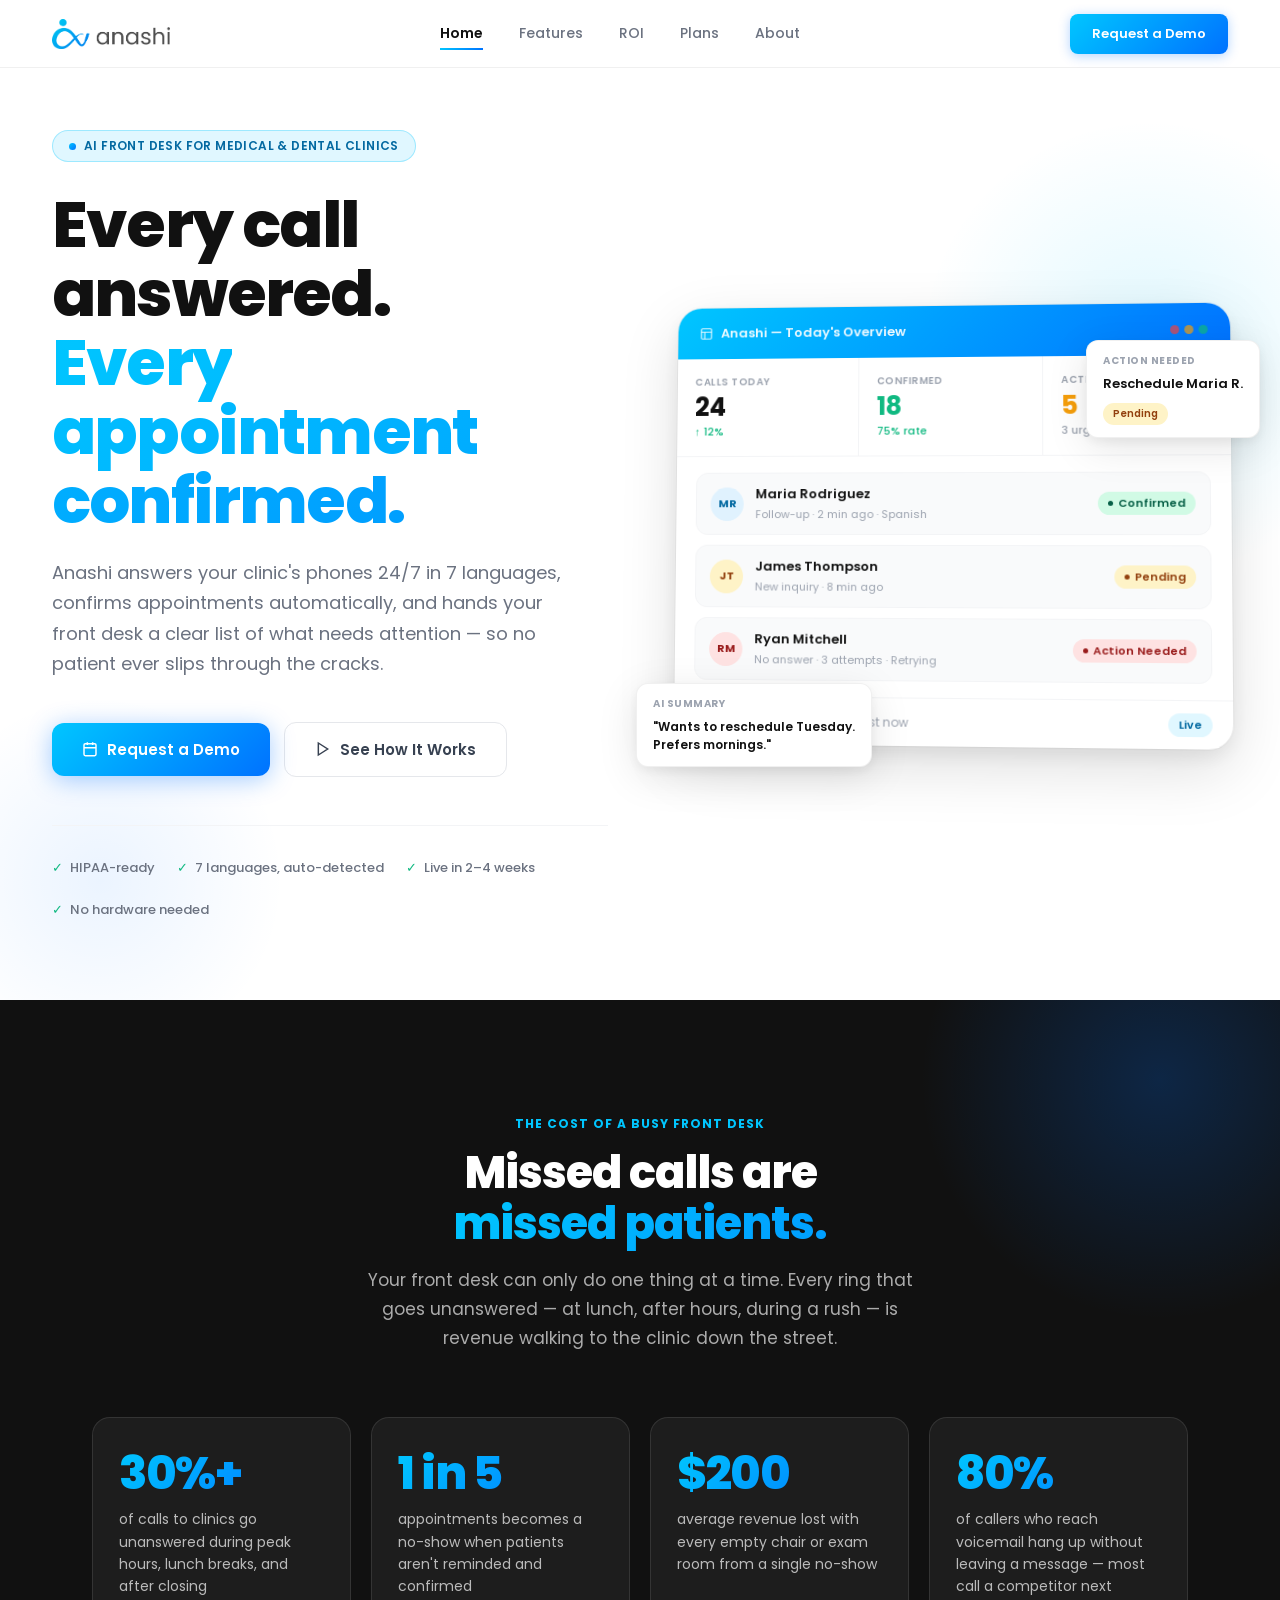
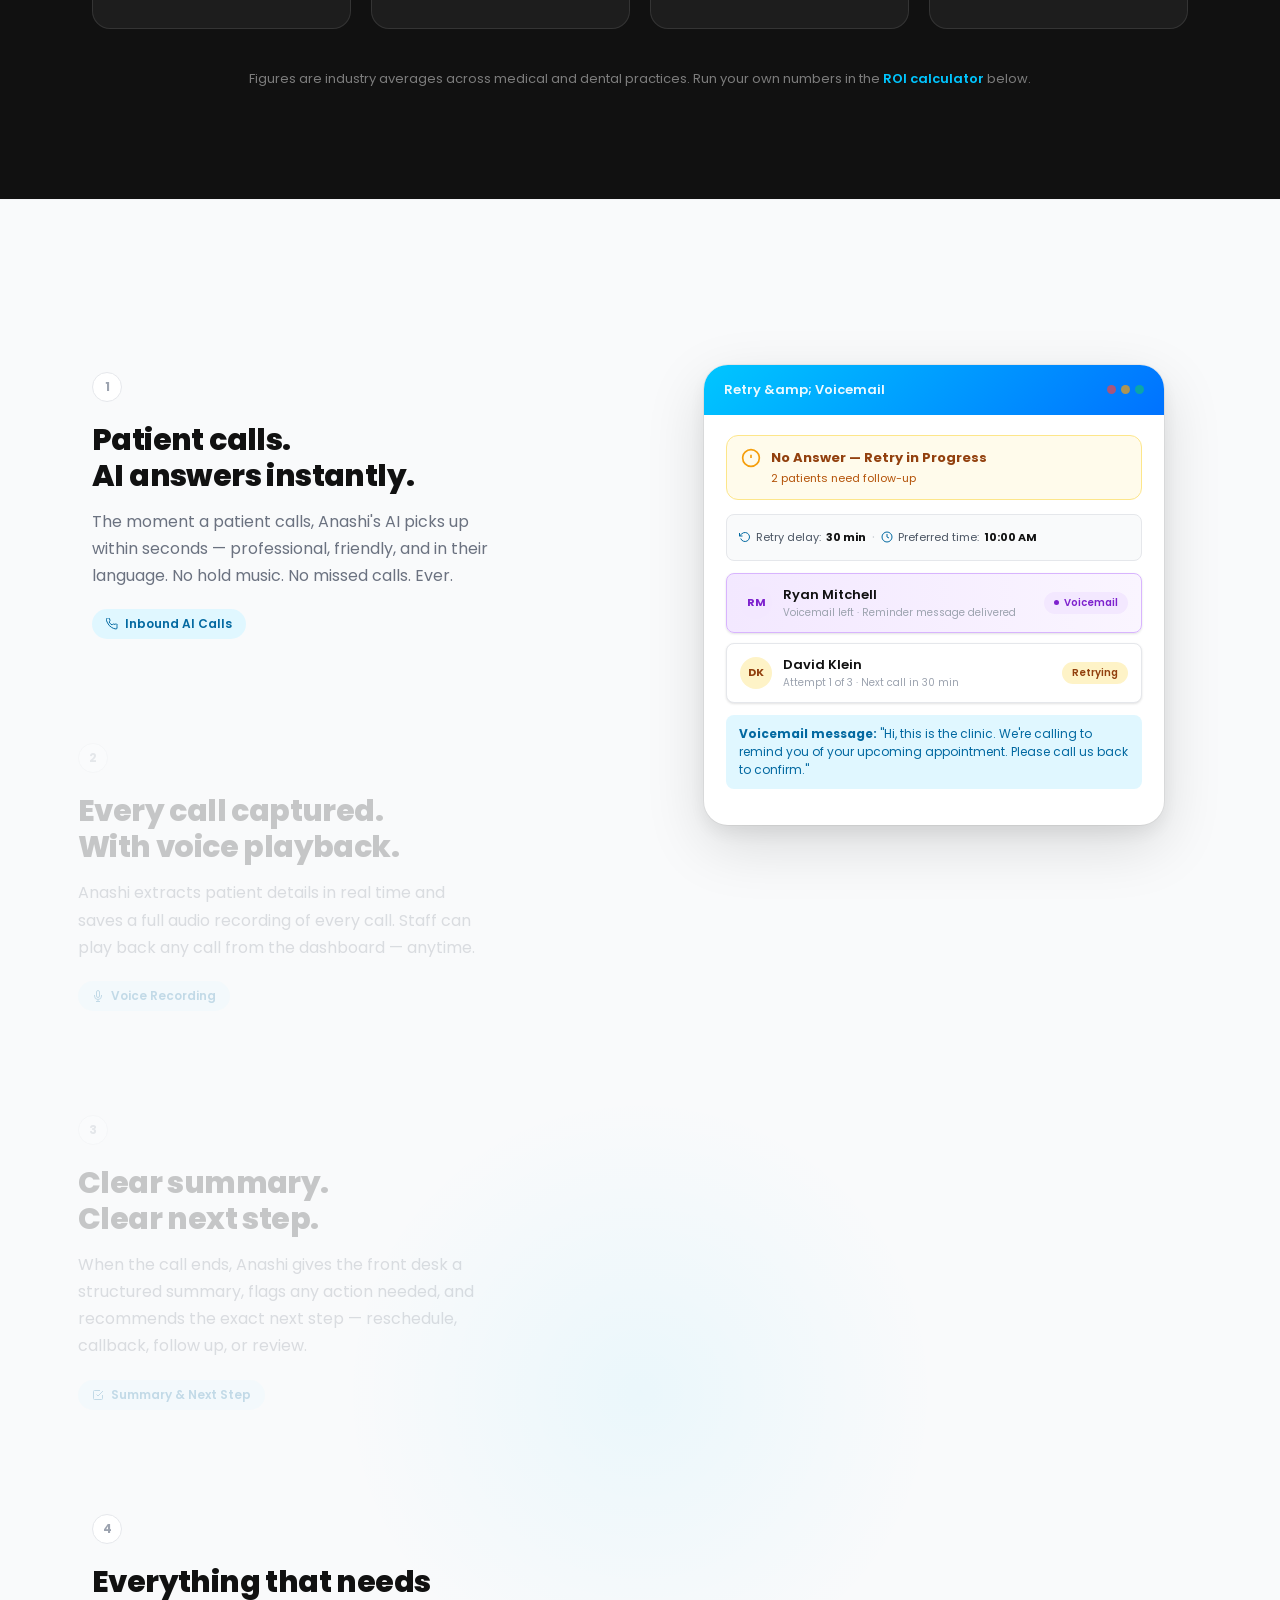
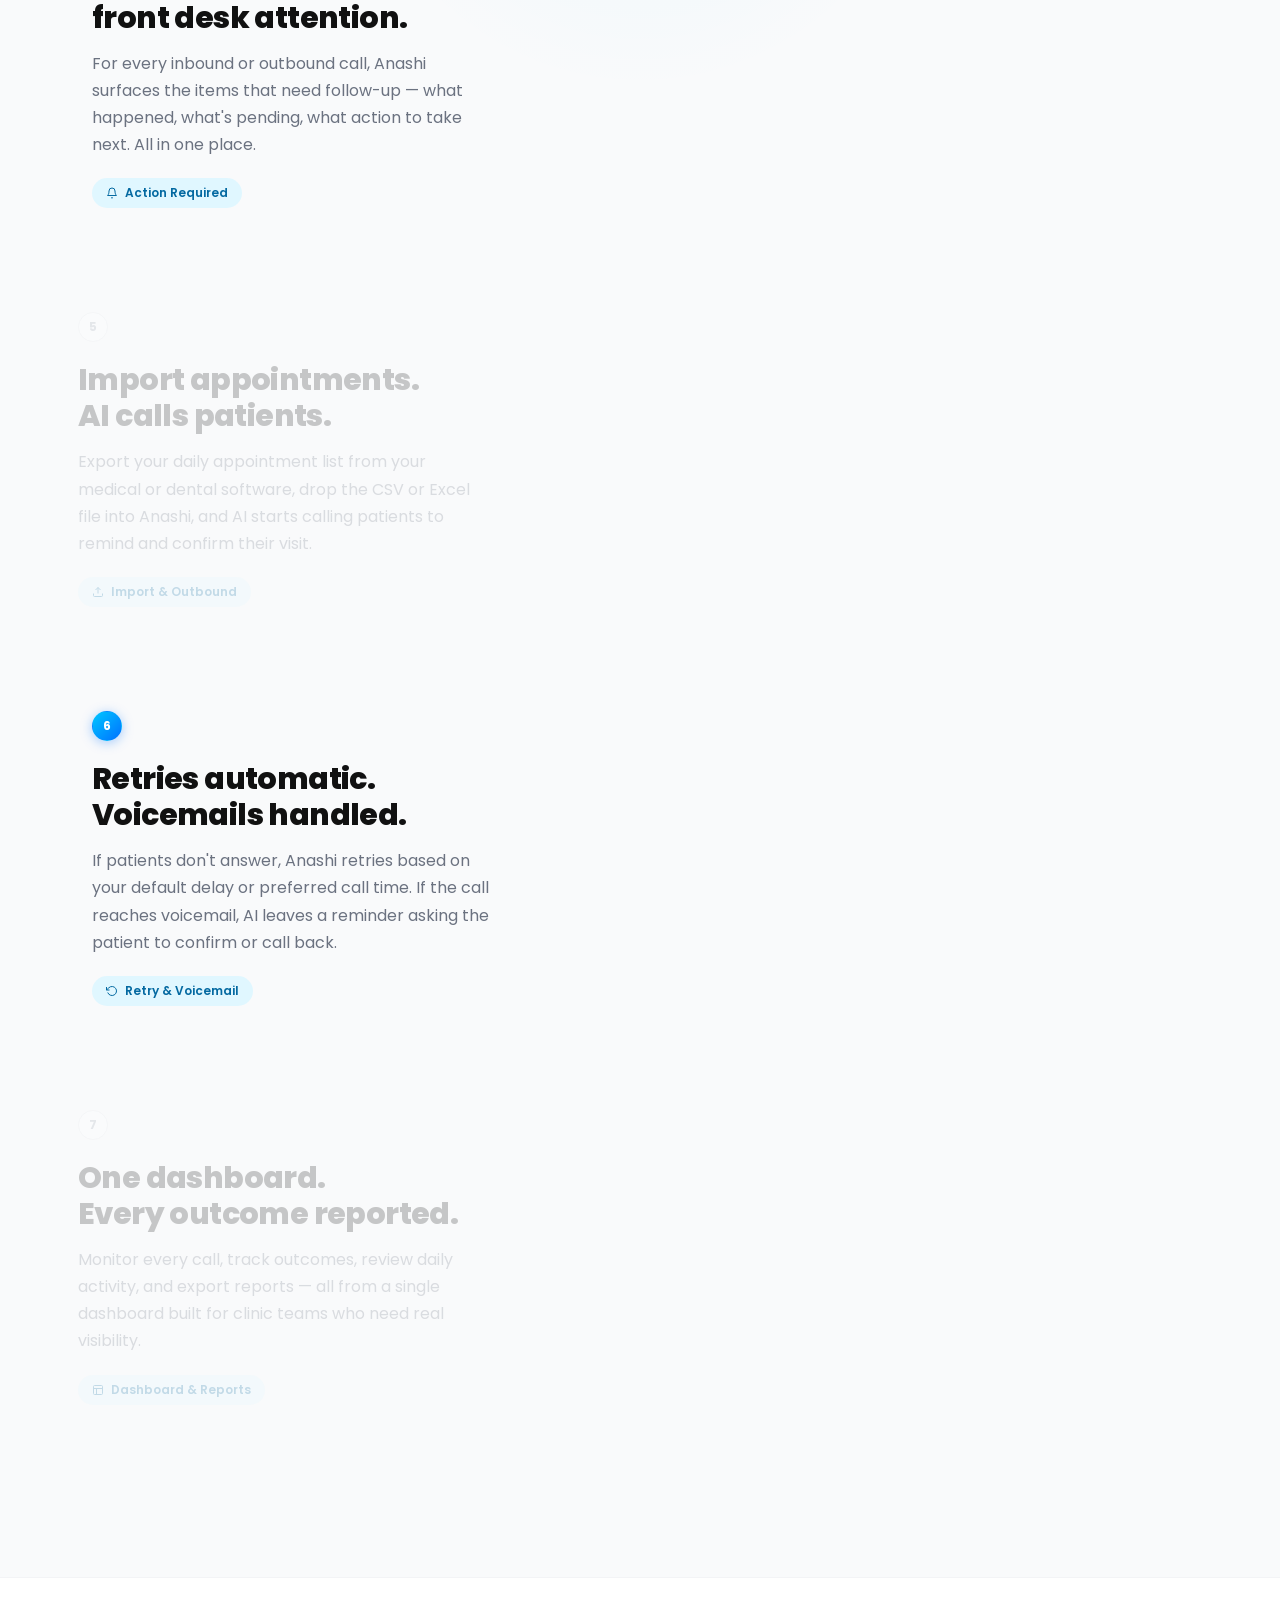
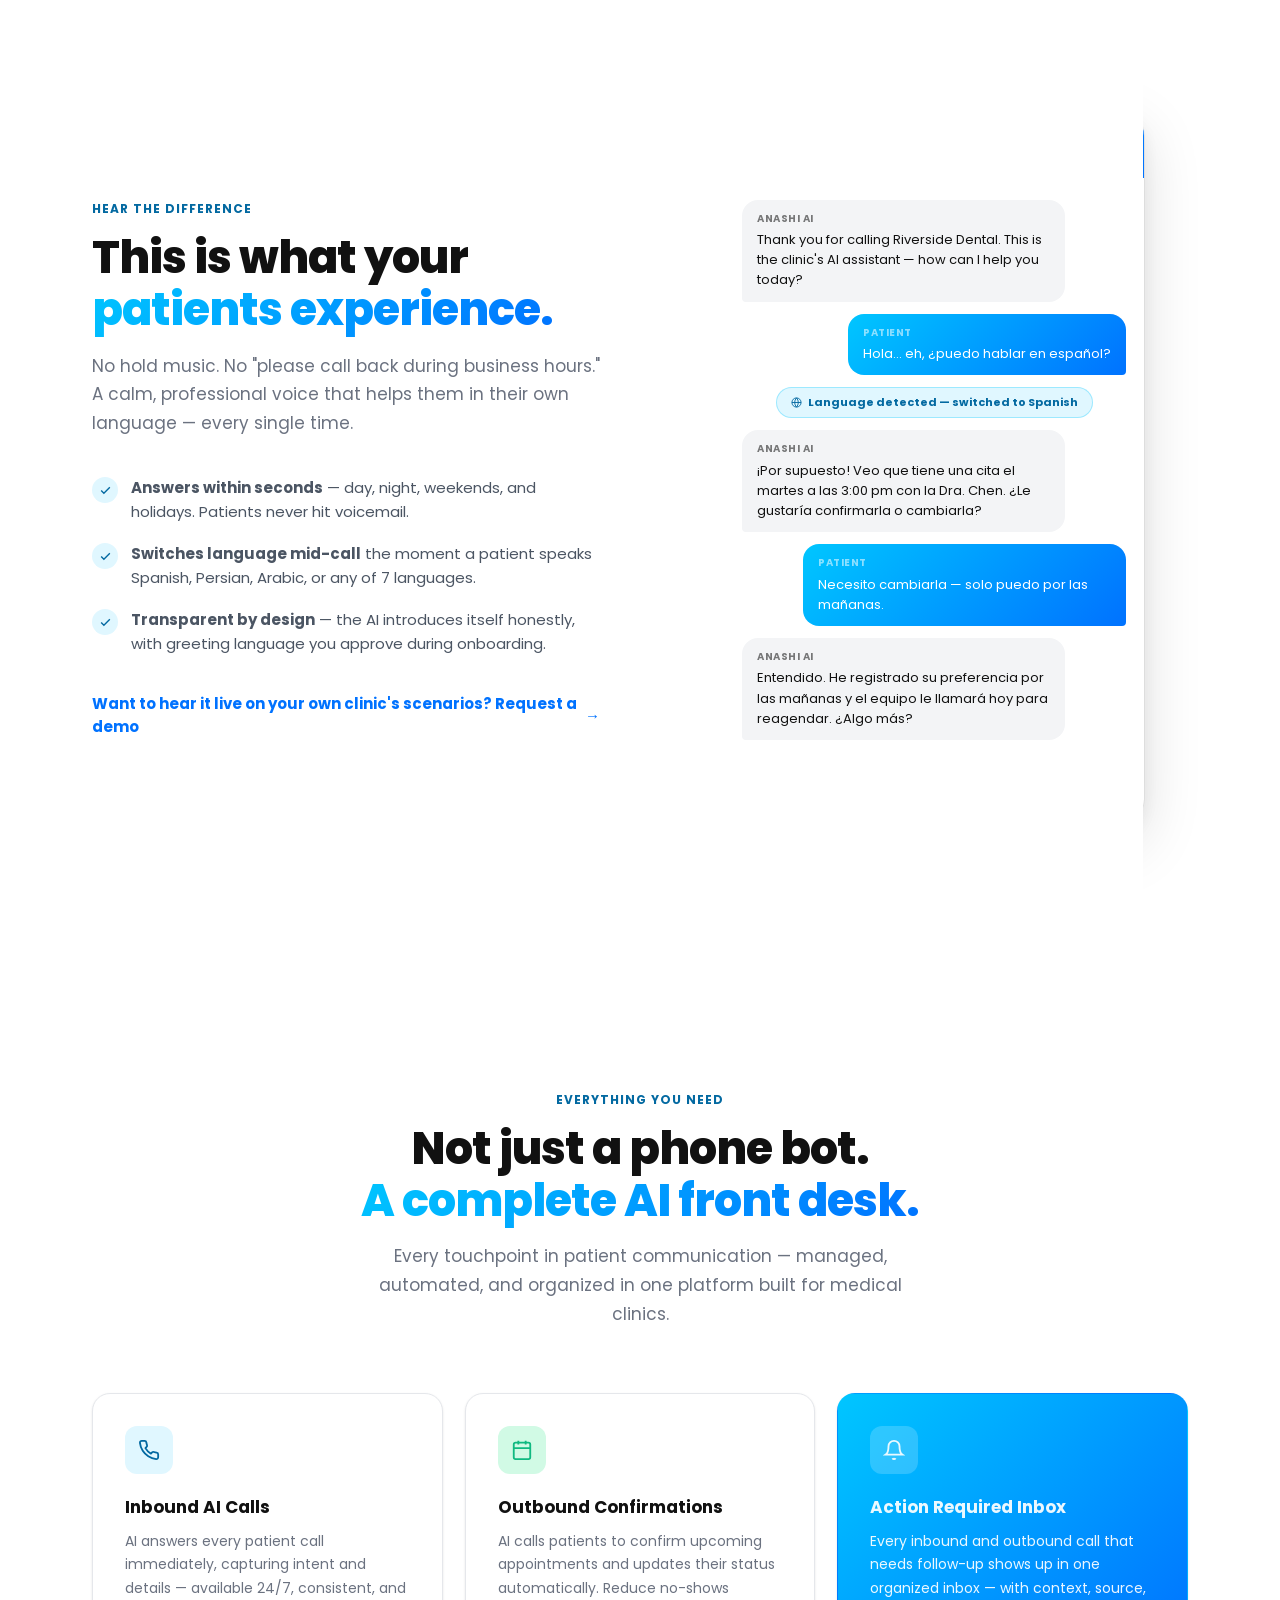
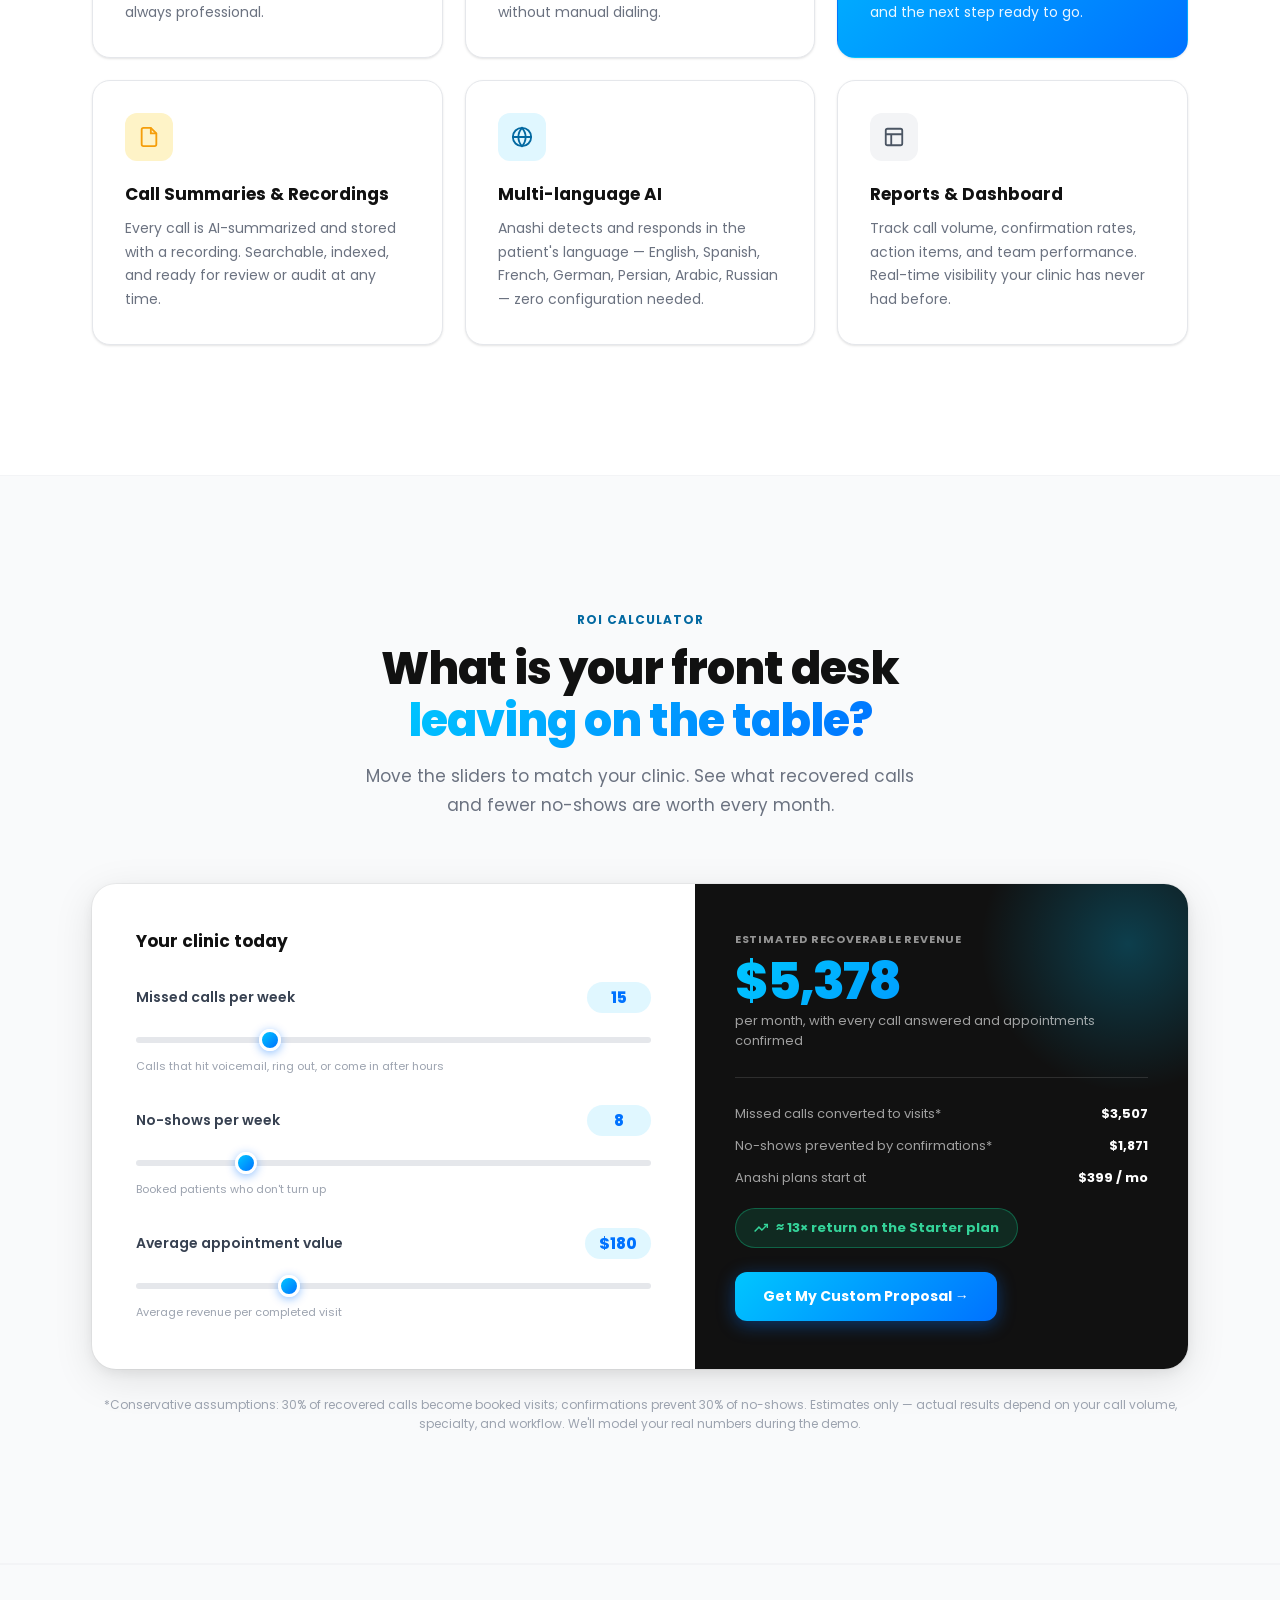
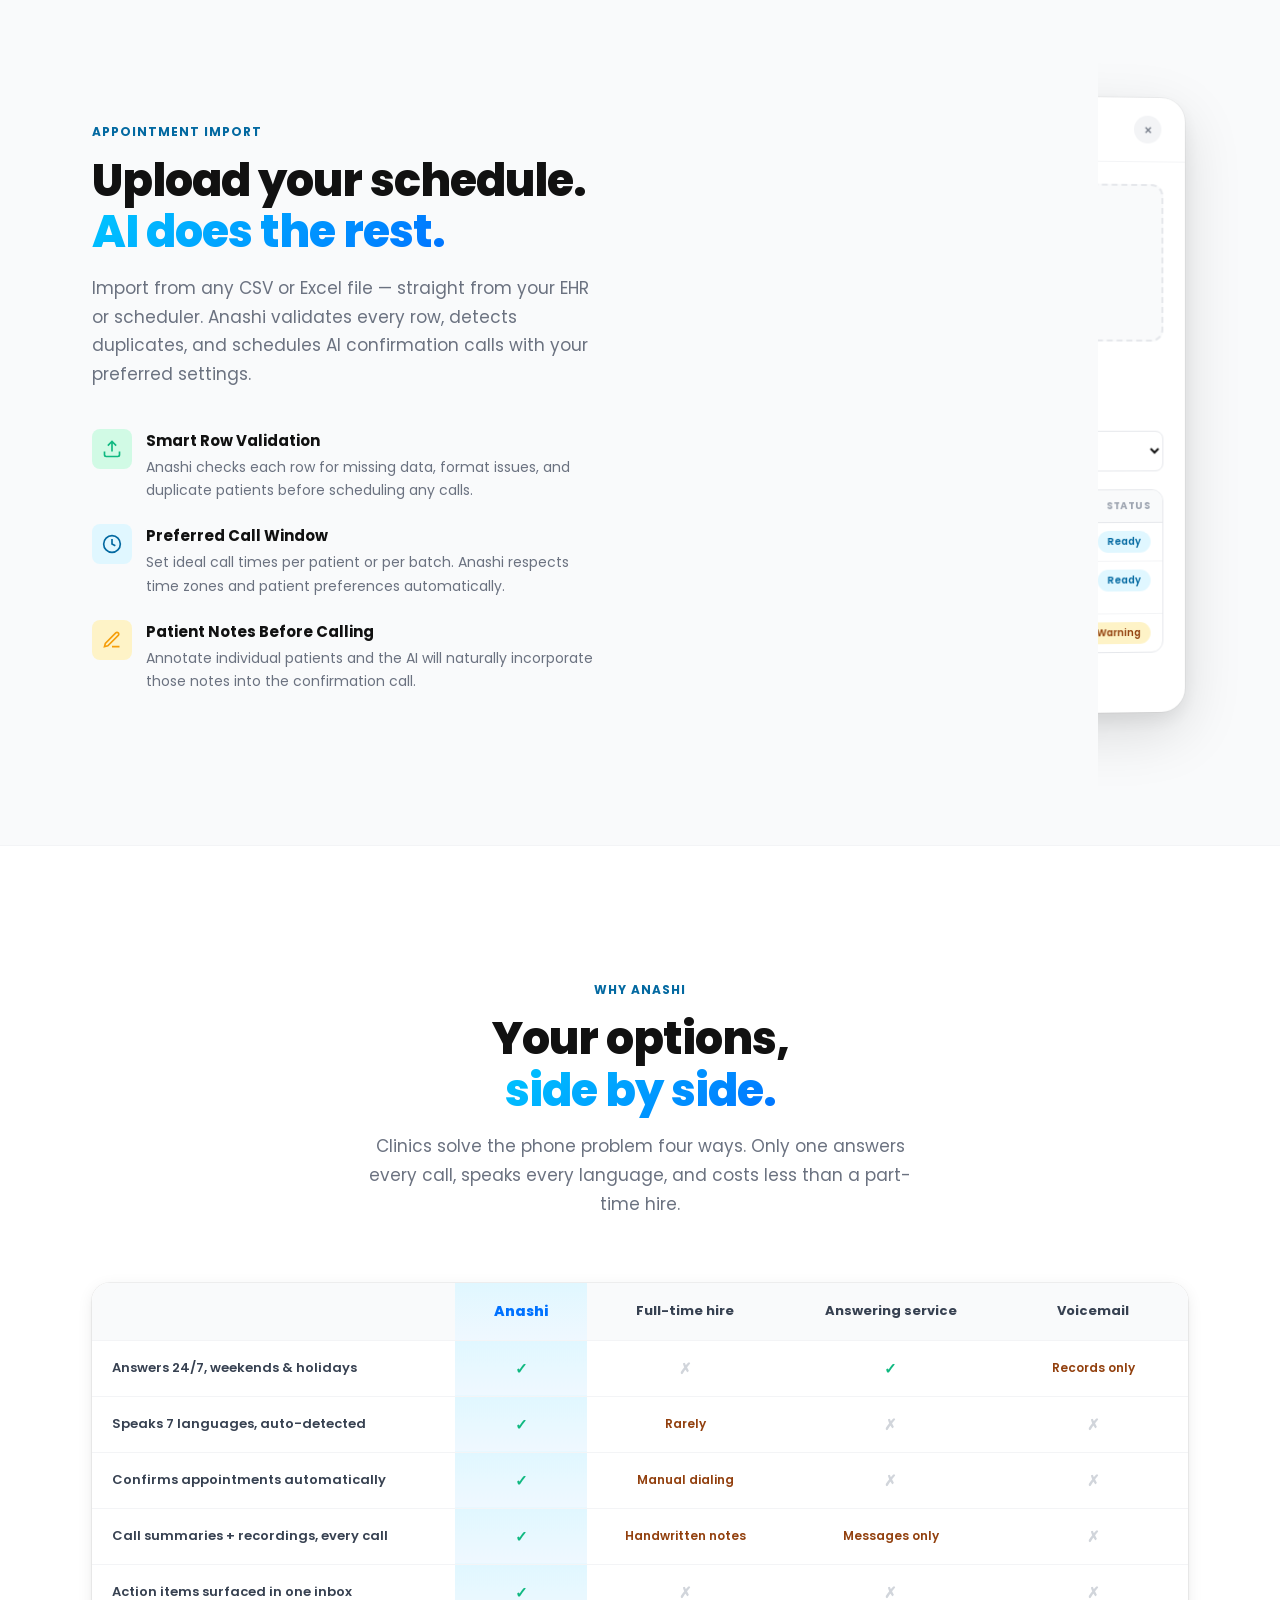
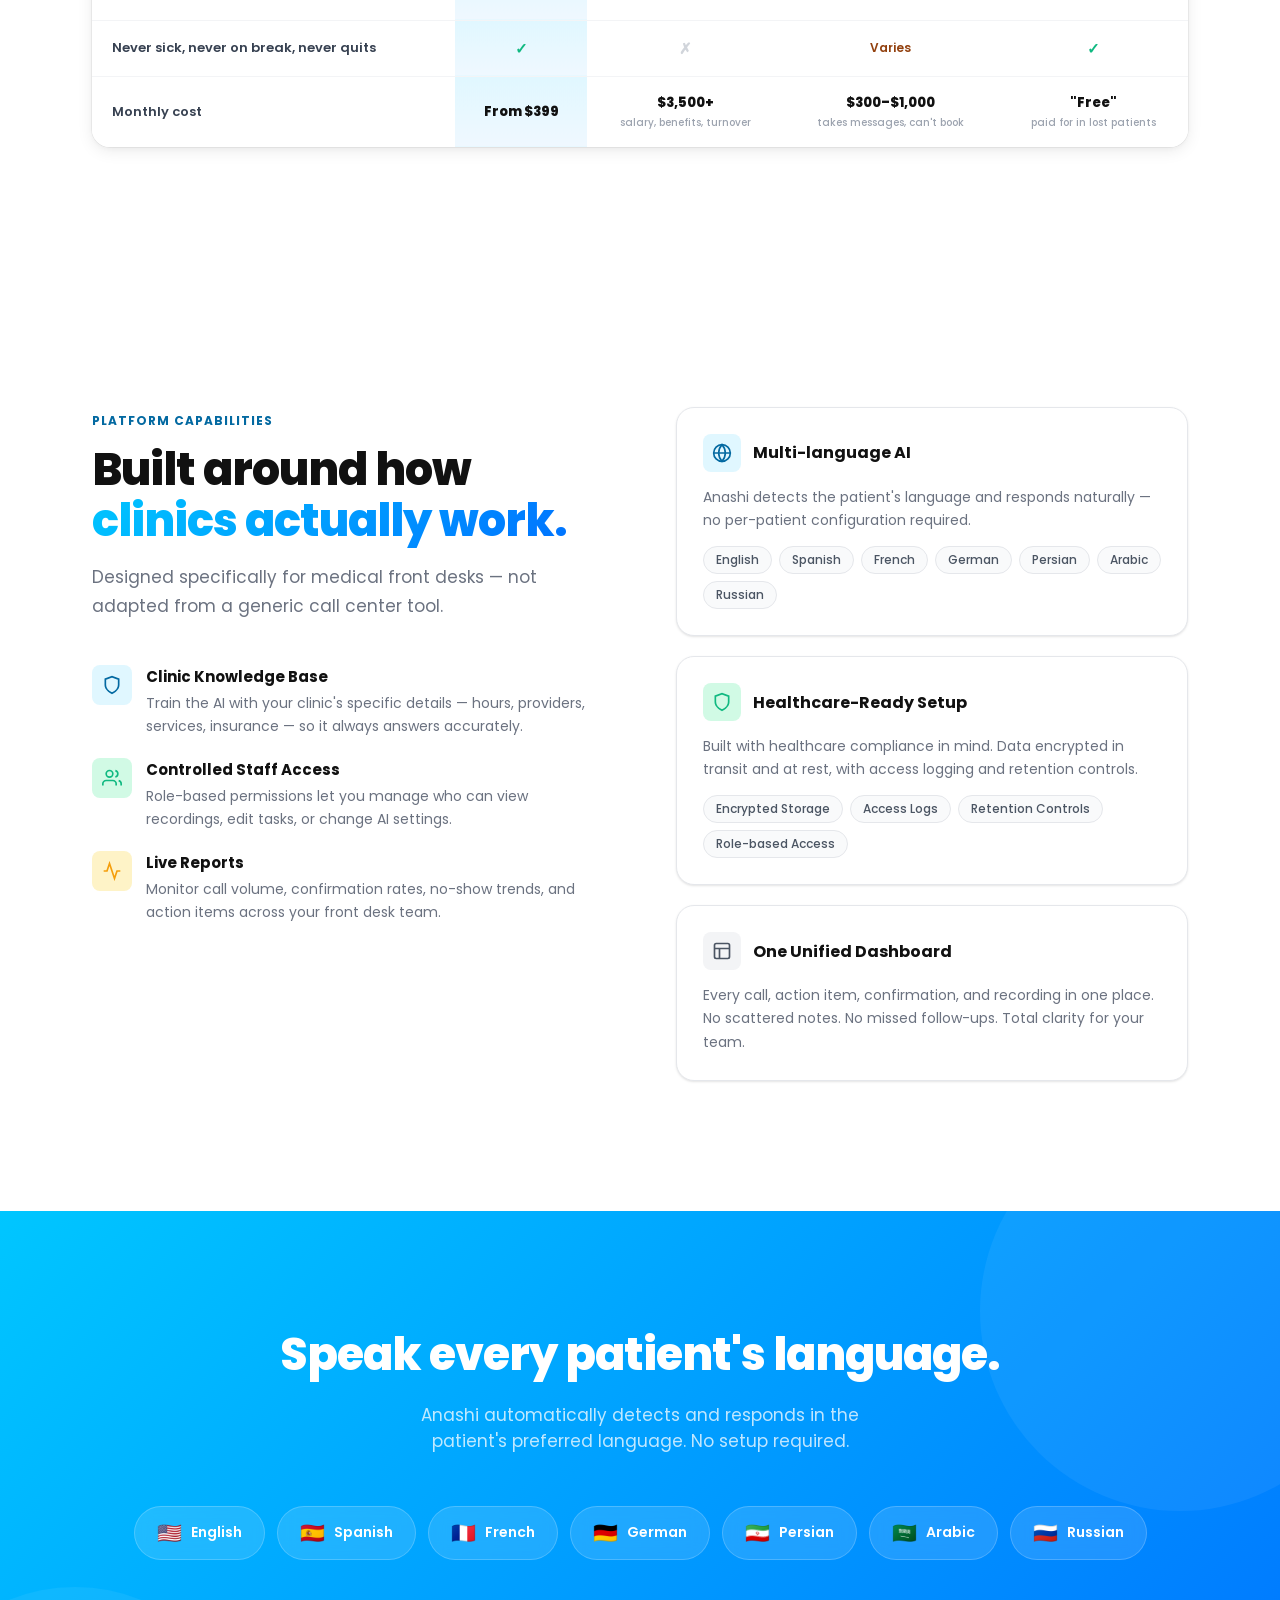
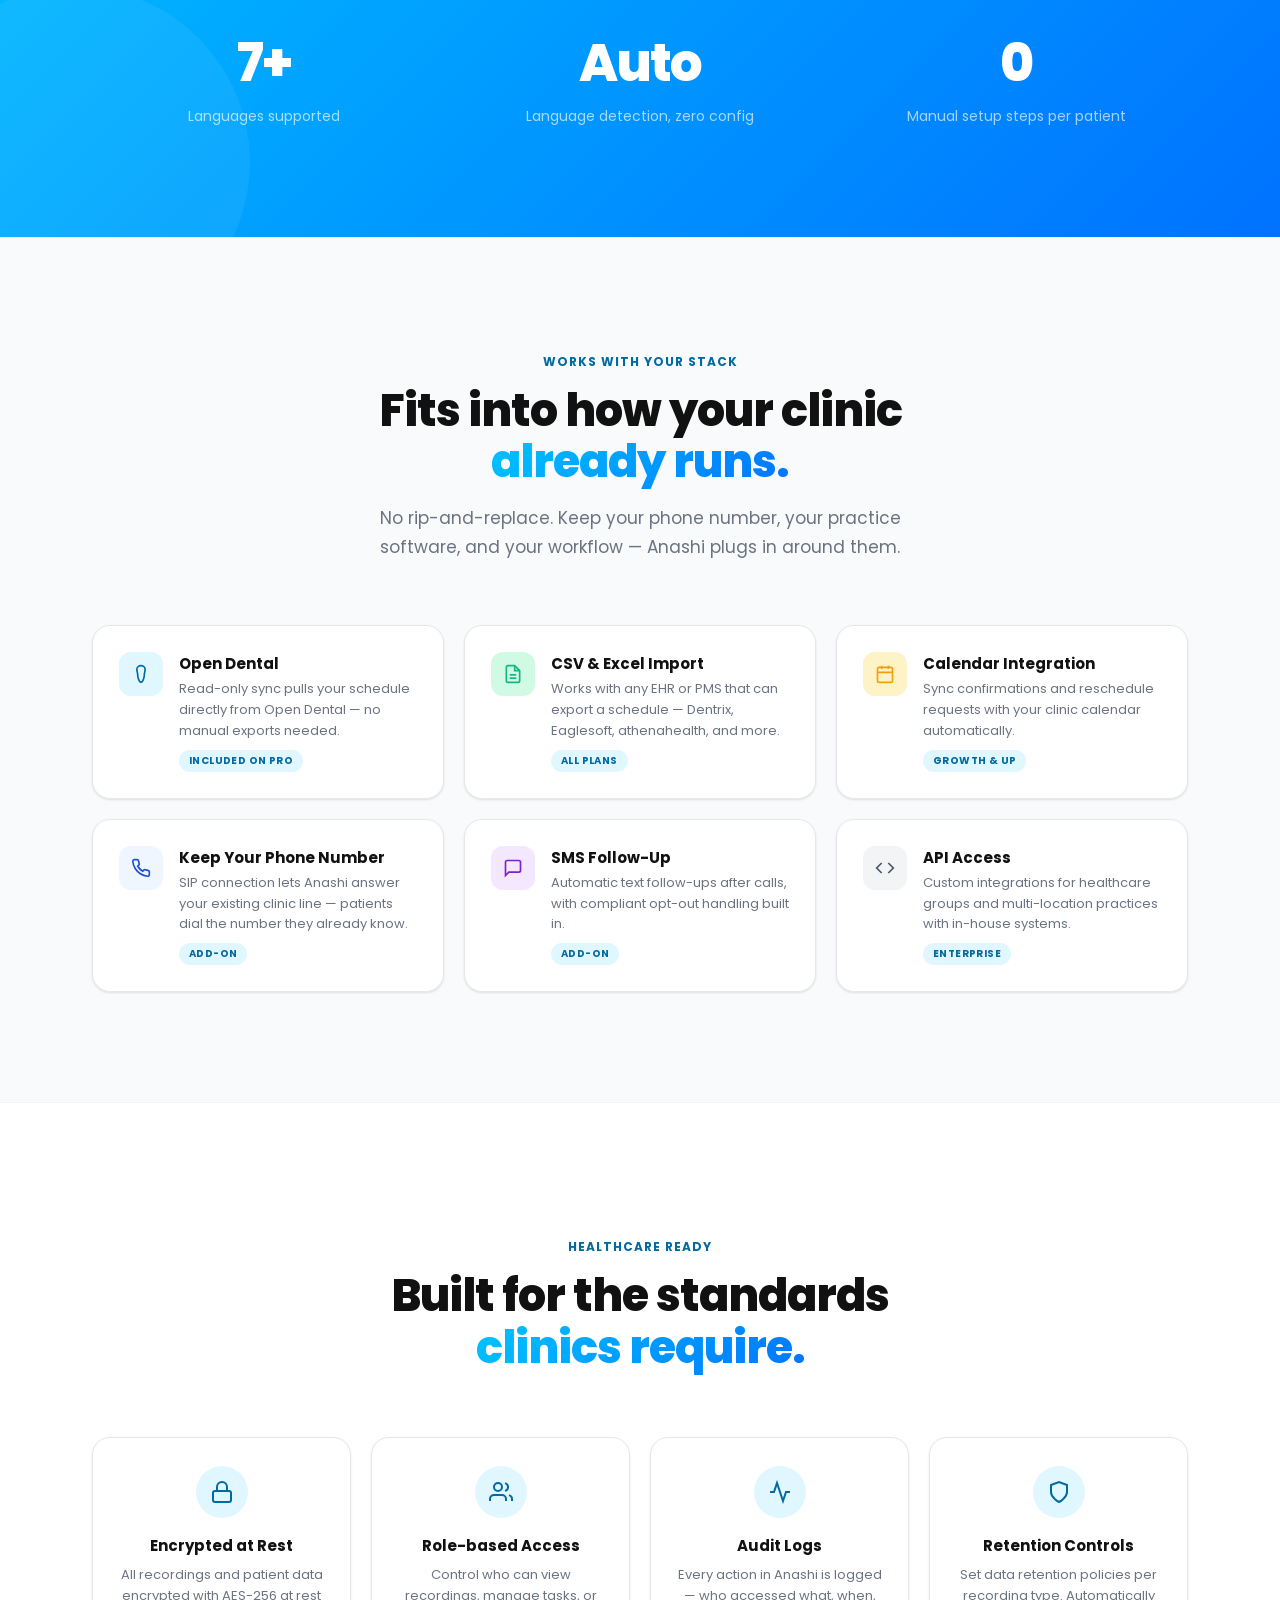
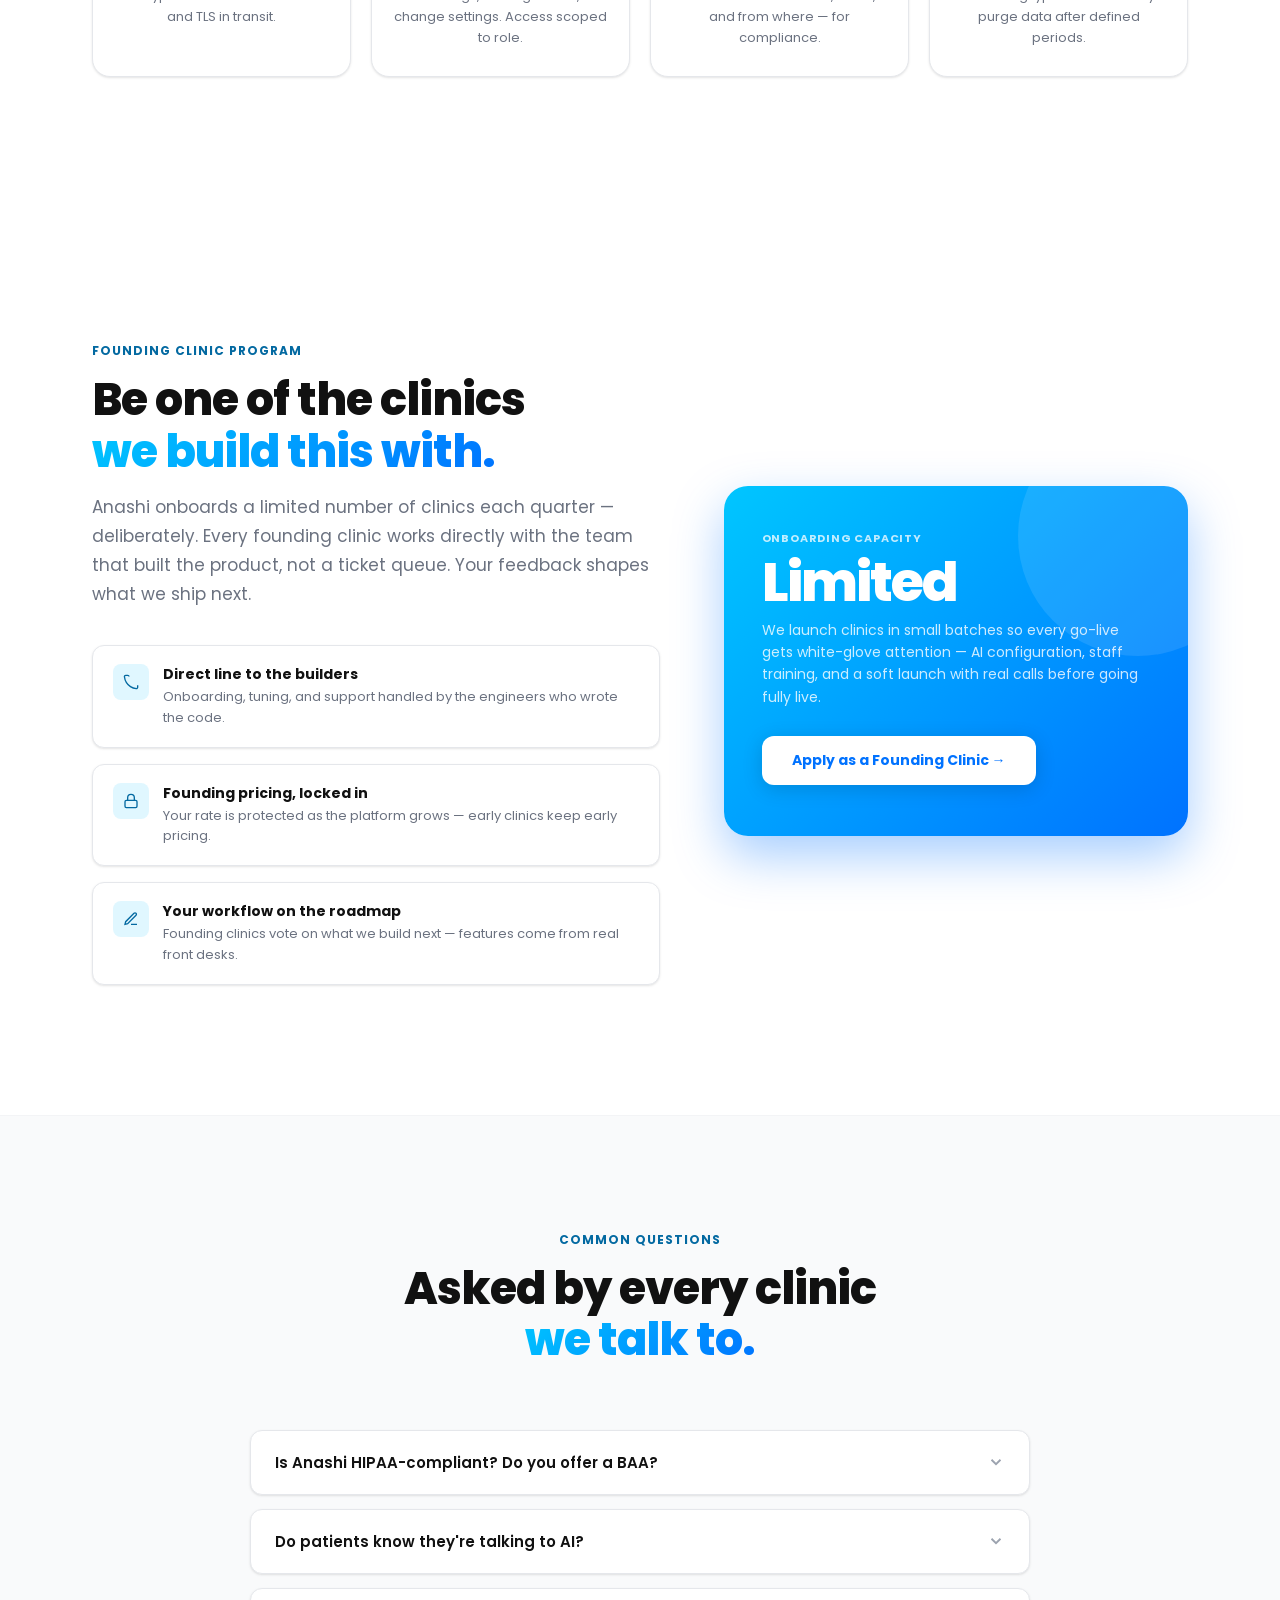
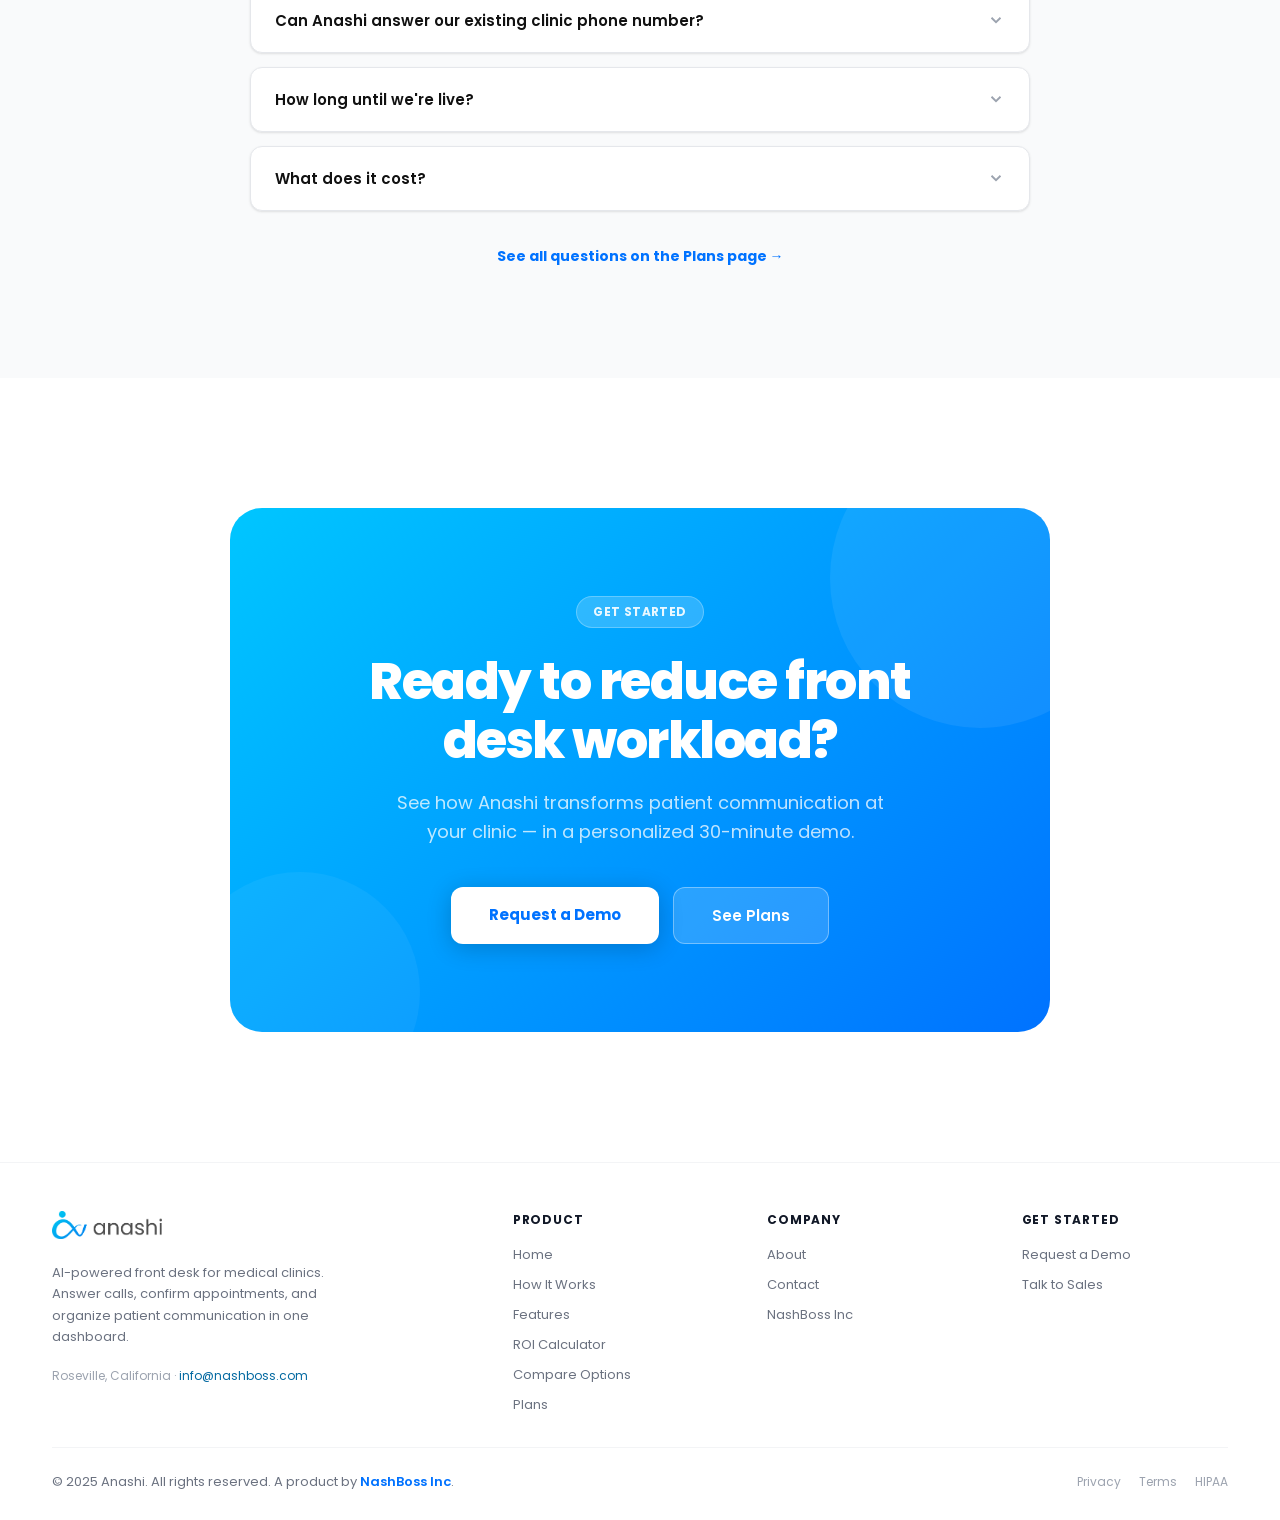
==== commit 94edc73a: "new-2" ====
--- a/index.html
+++ b/index.html
@@ -22,7 +22,7 @@
   "operatingSystem": "Web",
   "description": "AI front desk for medical and dental clinics. Answers patient calls 24/7 in 7 languages, confirms appointments, and organizes follow-ups in one dashboard.",
   "offers": { "@type": "Offer", "price": "399", "priceCurrency": "USD", "priceValidUntil": "2026-12-31", "description": "Plans starting at $399/month" },
-  "publisher": { "@type": "Organization", "name": "NashBoss Inc", "url": "https://www.nashboss.com", "email": "info@anashi.ai", "address": { "@type": "PostalAddress", "addressLocality": "Roseville", "addressRegion": "CA", "addressCountry": "US" } }
+  "publisher": { "@type": "Organization", "name": "NashBoss Inc", "url": "https://www.nashboss.com", "email": "info@nashboss.com", "address": { "@type": "PostalAddress", "addressLocality": "Roseville", "addressRegion": "CA", "addressCountry": "US" } }
 }
 </script>
 <link rel="icon" type="image/png" href="anashi-favicon.png">
@@ -1334,6 +1334,37 @@
 .cmp-cost { font-weight: 800; color: var(--text); }
 .cmp-note-sm { display: block; font-size: 10px; font-weight: 500; color: var(--g400); margin-top: 2px; }
 
+/* Mobile comparison cards (replace the wide table on small screens) */
+.cmp-cards { display: none; }
+.cmp-card {
+  background: var(--white); border: 1px solid var(--g200);
+  border-radius: var(--r3); padding: 22px; box-shadow: var(--s1);
+}
+.cmp-card-head {
+  display: flex; align-items: center; justify-content: space-between;
+  gap: 8px; margin-bottom: 6px; flex-wrap: wrap;
+}
+.cmp-card-name { font-size: 17px; font-weight: 800; color: var(--text); }
+.cmp-card-cost { font-size: 13px; font-weight: 700; color: var(--g500); }
+.cmp-card-note { font-size: 11px; color: var(--g400); margin-bottom: 14px; }
+.cmp-card ul { list-style: none; display: flex; flex-direction: column; gap: 9px; padding: 0; margin: 0; }
+.cmp-card li { display: flex; gap: 10px; align-items: flex-start; font-size: 13px; color: var(--g600); line-height: 1.5; }
+.ci { flex-shrink: 0; font-weight: 800; width: 16px; text-align: center; }
+.ci-y { color: var(--green); }
+.ci-n { color: var(--g300); }
+.ci-p { color: var(--yellow); }
+.cmp-card-hero {
+  background: linear-gradient(180deg, #e0f7ff, #eff8ff);
+  border: none;
+  box-shadow: 0 10px 32px rgba(0,114,255,.18), 0 0 0 1.5px var(--blue);
+}
+.cmp-card-hero .cmp-card-name { color: var(--blue); }
+.cmp-card-hero li { color: var(--g700); }
+.cmp-card-badge {
+  font-size: 10px; font-weight: 800; text-transform: uppercase; letter-spacing: .5px;
+  background: var(--grad); color: #fff; padding: 4px 12px; border-radius: 100px;
+}
+
 /* ── INTEGRATIONS ────────────────────────── */
 #integrations {
   padding: 110px 0;
@@ -1473,10 +1504,23 @@
     gap: 40px; min-height: auto;
   }
   .hero-right { display: none; }
-  .story-outer { grid-template-columns: 1fr; padding: 0 24px; gap: 0; }
-  .story-col-r { position: relative; height: auto; padding: 24px 0 40px; }
-  .panel { position: relative; top: 0; opacity: 1; pointer-events: auto; }
-  .panel:not(:first-child) { display: none; }
+  .story-outer { grid-template-columns: 1fr; padding: 0 18px; gap: 0; }
+  .story-col-l { padding: 8px 0 48px; }
+  .step { padding: 30px 0; }
+  .step-title { font-size: 22px; }
+  .step-desc { font-size: 14px; }
+  /* Widget becomes a compact sticky card pinned under the nav; the 7-step
+     scroll animation keeps working because steps scroll beneath it */
+  .story-col-r {
+    order: -1;
+    position: sticky; top: 62px; z-index: 30;
+    height: auto; padding: 12px 0 14px;
+    background: var(--g50);
+    display: flex; justify-content: center;
+    box-shadow: 0 16px 18px -16px rgba(0,0,0,.15);
+  }
+  .pw { max-width: 330px; min-height: 340px; }
+  .panel { padding: 14px; overflow-y: auto; }
   .feat-grid { grid-template-columns: 1fr; }
   .import-layout { grid-template-columns: 1fr; gap: 40px; }
   .plat-layout { grid-template-columns: 1fr; }
@@ -1496,6 +1540,8 @@
   .roi-result { padding: 34px 24px; }
   .int-grid { grid-template-columns: 1fr; }
   .found-box { grid-template-columns: 1fr; gap: 40px; }
+  .cmp-scroll { display: none; }
+  .cmp-cards { display: grid; gap: 16px; }
 }
 @media (max-width: 560px) {
   .prob-grid { grid-template-columns: 1fr; }
@@ -2312,7 +2358,6 @@
             </div>
             <div class="im-foot">
               <div class="im-count">247 appointments ready to import</div>
-              <button class="btn-import">Import &amp; Schedule AI Calls →</button>
             </div>
           </div>
         </div>
@@ -2393,6 +2438,66 @@
         </tbody>
       </table>
     </div>
+
+    <!-- Mobile-only comparison cards -->
+    <div class="cmp-cards">
+      <div class="cmp-card cmp-card-hero reveal">
+        <div class="cmp-card-head">
+          <div class="cmp-card-name">Anashi</div>
+          <div class="cmp-card-badge">Recommended</div>
+        </div>
+        <div class="cmp-card-note"><strong>From $399/mo</strong></div>
+        <ul>
+          <li><span class="ci ci-y">✓</span>Answers 24/7, weekends &amp; holidays</li>
+          <li><span class="ci ci-y">✓</span>Speaks 7 languages, auto-detected</li>
+          <li><span class="ci ci-y">✓</span>Confirms appointments automatically</li>
+          <li><span class="ci ci-y">✓</span>Call summaries + recordings, every call</li>
+          <li><span class="ci ci-y">✓</span>Action items surfaced in one inbox</li>
+          <li><span class="ci ci-y">✓</span>Never sick, never on break, never quits</li>
+        </ul>
+      </div>
+      <div class="cmp-card reveal d1">
+        <div class="cmp-card-head">
+          <div class="cmp-card-name">Full-time hire</div>
+          <div class="cmp-card-cost">$3,500+/mo</div>
+        </div>
+        <div class="cmp-card-note">Salary, benefits, sick days, turnover</div>
+        <ul>
+          <li><span class="ci ci-n">✗</span>Business hours only — no nights or weekends</li>
+          <li><span class="ci ci-p">~</span>Multiple languages — rarely</li>
+          <li><span class="ci ci-p">~</span>Confirmations — manual dialing between tasks</li>
+          <li><span class="ci ci-p">~</span>Call notes — handwritten, often incomplete</li>
+          <li><span class="ci ci-n">✗</span>No automatic action items</li>
+        </ul>
+      </div>
+      <div class="cmp-card reveal d2">
+        <div class="cmp-card-head">
+          <div class="cmp-card-name">Answering service</div>
+          <div class="cmp-card-cost">$300–$1,000/mo</div>
+        </div>
+        <div class="cmp-card-note">Takes messages — can't book or confirm</div>
+        <ul>
+          <li><span class="ci ci-y">✓</span>Answers 24/7</li>
+          <li><span class="ci ci-n">✗</span>No multi-language support</li>
+          <li><span class="ci ci-n">✗</span>Can't confirm or book appointments</li>
+          <li><span class="ci ci-p">~</span>Messages only — no summaries or recordings</li>
+          <li><span class="ci ci-n">✗</span>No automatic action items</li>
+        </ul>
+      </div>
+      <div class="cmp-card reveal d3">
+        <div class="cmp-card-head">
+          <div class="cmp-card-name">Voicemail</div>
+          <div class="cmp-card-cost">"Free"</div>
+        </div>
+        <div class="cmp-card-note">Paid for in lost patients</div>
+        <ul>
+          <li><span class="ci ci-p">~</span>Records after hours — but 80% of callers hang up</li>
+          <li><span class="ci ci-n">✗</span>No languages, no answers, no help</li>
+          <li><span class="ci ci-n">✗</span>Can't confirm or book appointments</li>
+          <li><span class="ci ci-n">✗</span>No summaries, no action items</li>
+        </ul>
+      </div>
+    </div>
   </div>
 </section>
 
@@ -2696,7 +2801,7 @@
       <a href="index.html" class="foot-brand-logo"><img src="anashi-logo.png" alt="Anashi"></a>
       <p class="foot-brand-desc">AI-powered front desk for medical clinics. Answer calls, confirm appointments, and organize patient communication in one dashboard.</p>
       <div class="foot-brand-meta">
-        Roseville, California &middot; <a href="mailto:info@anashi.ai">info@anashi.ai</a>
+        Roseville, California &middot; <a href="mailto:info@nashboss.com">info@nashboss.com</a>
       </div>
     </div>
     <div>
